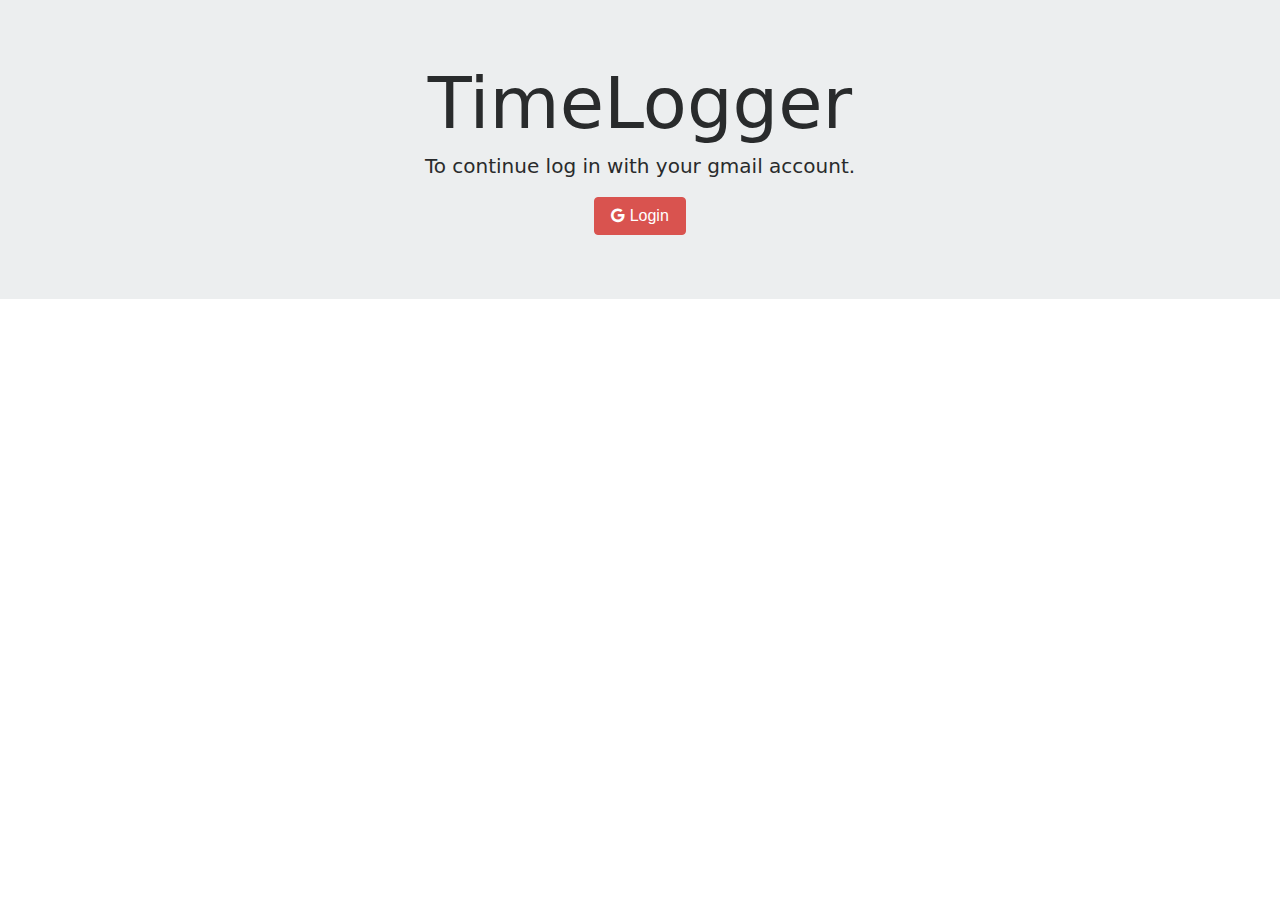
==== index.html @ 7b4a69d3 "dist subtree commit" ====
<!doctype html>
<html>
    <head>
        <meta charset="utf-8">
        <title>TimeLogger</title>
        <base href="/">

        <meta name="viewport" content="width=device-width, initial-scale=1">
        <link rel="icon" type="image/x-icon" href="favicon.ico">
    </head>
    <body>
        <app-root>Loading...</app-root>
    <script type="text/javascript" src="inline.bundle.js"></script><script type="text/javascript" src="polyfills.bundle.js"></script><script type="text/javascript" src="scripts.bundle.js"></script><script type="text/javascript" src="styles.bundle.js"></script><script type="text/javascript" src="vendor.bundle.js"></script><script type="text/javascript" src="main.bundle.js"></script></body>
</html>
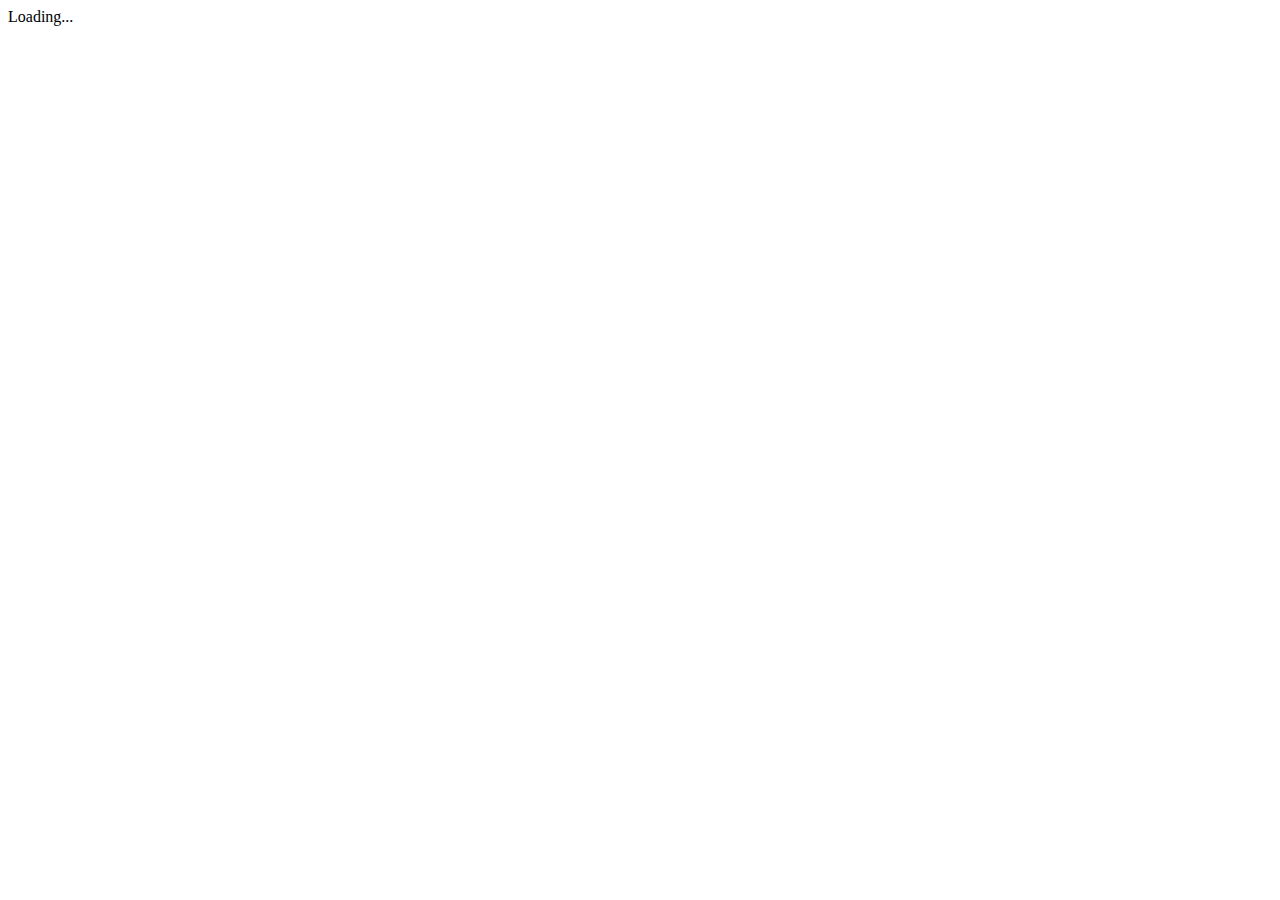
==== commit 82b6aab5: "dist subtree commit" ====
--- a/index.html
+++ b/index.html
@@ -3,7 +3,7 @@
     <head>
         <meta charset="utf-8">
         <title>TimeLogger</title>
-        <base href="/">
+        <base href="/time-logger/">
 
         <meta name="viewport" content="width=device-width, initial-scale=1">
         <link rel="icon" type="image/x-icon" href="favicon.ico">
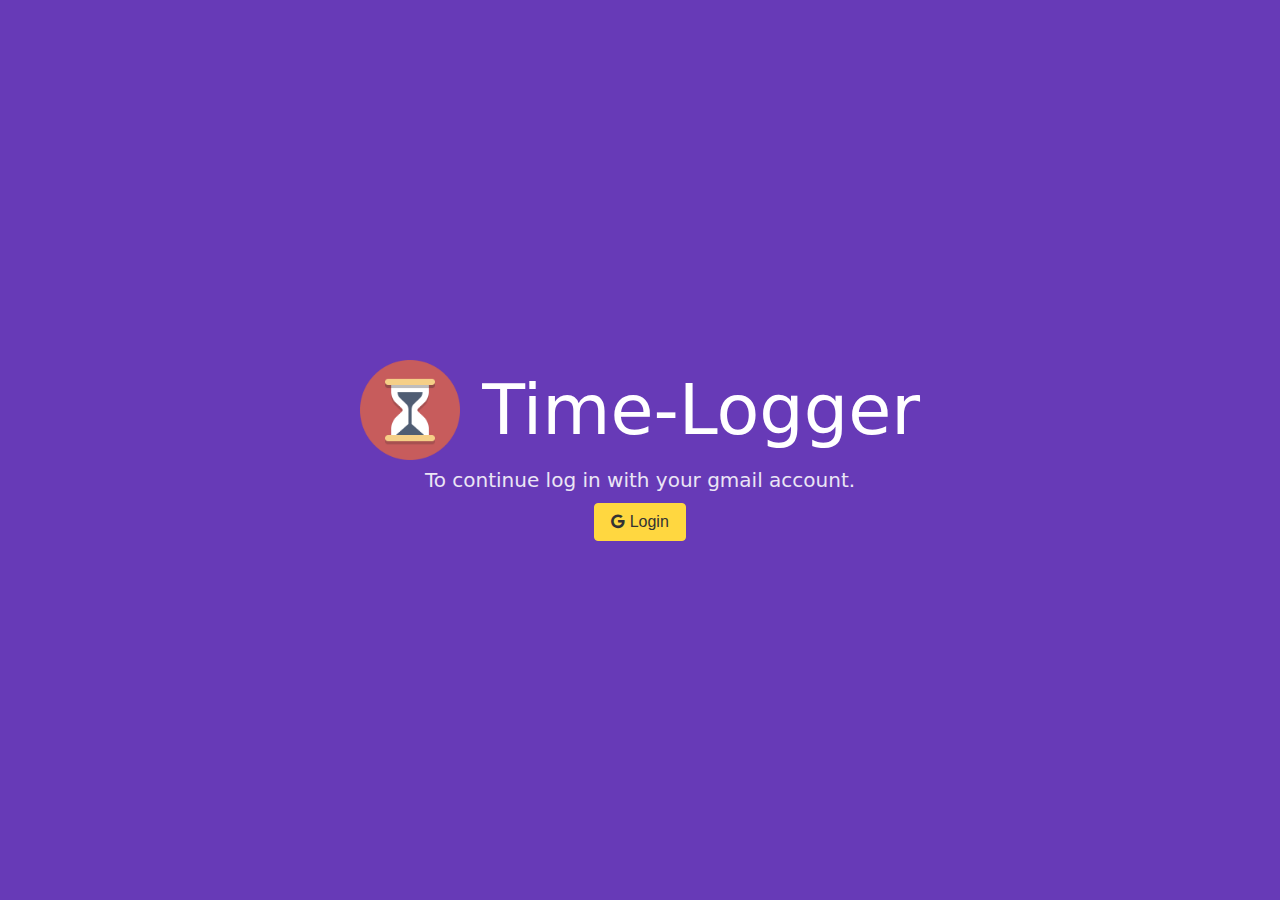
==== commit 6a0e250d: "dist subtree commit" ====
--- a/index.html
+++ b/index.html
@@ -1,14 +1 @@
-<!doctype html>
-<html>
-    <head>
-        <meta charset="utf-8">
-        <title>TimeLogger</title>
-        <base href="/time-logger/">
-
-        <meta name="viewport" content="width=device-width, initial-scale=1">
-        <link rel="icon" type="image/x-icon" href="favicon.ico">
-    </head>
-    <body>
-        <app-root>Loading...</app-root>
-    <script type="text/javascript" src="inline.bundle.js"></script><script type="text/javascript" src="polyfills.bundle.js"></script><script type="text/javascript" src="scripts.bundle.js"></script><script type="text/javascript" src="styles.bundle.js"></script><script type="text/javascript" src="vendor.bundle.js"></script><script type="text/javascript" src="main.bundle.js"></script></body>
-</html>
+<!doctype html><html><head><meta charset="utf-8"><title>TimeLogger</title><base href="/time-logger"><meta name="viewport" content="width=device-width,initial-scale=1"><link rel="apple-touch-icon" sizes="57x57" href="assets/favicon/apple-icon-57x57.png"><link rel="apple-touch-icon" sizes="60x60" href="assets/favicon/apple-icon-60x60.png"><link rel="apple-touch-icon" sizes="72x72" href="assets/favicon/apple-icon-72x72.png"><link rel="apple-touch-icon" sizes="76x76" href="assets/favicon/apple-icon-76x76.png"><link rel="apple-touch-icon" sizes="114x114" href="assets/favicon/apple-icon-114x114.png"><link rel="apple-touch-icon" sizes="120x120" href="assets/favicon/apple-icon-120x120.png"><link rel="apple-touch-icon" sizes="144x144" href="assets/favicon/apple-icon-144x144.png"><link rel="apple-touch-icon" sizes="152x152" href="assets/favicon/apple-icon-152x152.png"><link rel="apple-touch-icon" sizes="180x180" href="assets/favicon/apple-icon-180x180.png"><link rel="icon" type="image/png" sizes="192x192" href="assets/favicon/android-icon-192x192.png"><link rel="icon" type="image/png" sizes="32x32" href="assets/favicon/favicon-32x32.png"><link rel="icon" type="image/png" sizes="96x96" href="assets/favicon/favicon-96x96.png"><link rel="icon" type="image/png" sizes="16x16" href="assets/favicon/favicon-16x16.png"><link rel="manifest" href="assets/favicon/manifest.json"><meta name="msapplication-TileColor" content="#ffffff"><meta name="msapplication-TileImage" content="assets/favicon/ms-icon-144x144.png"><meta name="theme-color" content="#ffffff"><link href="styles.ca0a90cfc3ed4f2fc3f1.bundle.css" rel="stylesheet"/></head><body><app-root><div class="loading-container"><div class="loading-item"><i class="fa fa-spinner fa-pulse fa-3x fa-fw"></i></div></div></app-root><script type="text/javascript" src="inline.55cb15d786fd9af344bc.bundle.js"></script><script type="text/javascript" src="polyfills.574056ad92b56d22f7bb.bundle.js"></script><script type="text/javascript" src="scripts.bc9a9f40efac90d05c56.bundle.js"></script><script type="text/javascript" src="vendor.d9b2883a80f2088878c5.bundle.js"></script><script type="text/javascript" src="main.9cd733ae288b86e583d6.bundle.js"></script></body></html>--- a/styles.ca0a90cfc3ed4f2fc3f1.bundle.css
+++ b/styles.ca0a90cfc3ed4f2fc3f1.bundle.css
@@ -0,0 +1,9 @@
+a,abbr,acronym,address,applet,article,aside,audio,b,big,blockquote,body,canvas,caption,center,cite,code,dd,del,details,dfn,div,dl,dt,em,embed,fieldset,figcaption,figure,footer,form,h1,h2,h3,h4,h5,h6,header,hgroup,html,i,iframe,img,ins,kbd,label,legend,li,mark,menu,nav,object,ol,output,p,pre,q,ruby,s,samp,section,small,span,strike,strong,sub,summary,sup,table,tbody,td,tfoot,th,thead,time,tr,tt,u,ul,var,video{margin:0;padding:0;border:0;font-size:100%;font:inherit;vertical-align:baseline}article,aside,details,figcaption,figure,footer,header,hgroup,menu,nav,section{display:block}body{line-height:1}ol,ul{list-style:none}blockquote,q{quotes:none}blockquote:after,blockquote:before,q:after,q:before{content:"";content:none}table{border-collapse:collapse;border-spacing:0}/*!
+ * Bootstrap v4.0.0-alpha.6 (https://getbootstrap.com)
+ * Copyright 2011-2017 The Bootstrap Authors
+ * Copyright 2011-2017 Twitter, Inc.
+ * Licensed under MIT (https://github.com/twbs/bootstrap/blob/master/LICENSE)
+ *//*! normalize.css v5.0.0 | MIT License | github.com/necolas/normalize.css */html{font-family:sans-serif;line-height:1.15;-ms-text-size-adjust:100%;-webkit-text-size-adjust:100%}body{margin:0}article,aside,footer,header,nav,section{display:block}h1{font-size:2em;margin:.67em 0}figcaption,figure,main{display:block}figure{margin:1em 40px}hr{box-sizing:content-box;height:0;overflow:visible}pre{font-family:monospace,monospace;font-size:1em}a{background-color:transparent;-webkit-text-decoration-skip:objects}a:active,a:hover{outline-width:0}abbr[title]{border-bottom:none;text-decoration:underline;text-decoration:underline dotted}b,strong{font-weight:inherit;font-weight:bolder}code,kbd,samp{font-family:monospace,monospace;font-size:1em}dfn{font-style:italic}mark{background-color:#ff0;color:#000}small{font-size:80%}sub,sup{font-size:75%;line-height:0;position:relative;vertical-align:baseline}sub{bottom:-.25em}sup{top:-.5em}audio,video{display:inline-block}audio:not([controls]){display:none;height:0}img{border-style:none}svg:not(:root){overflow:hidden}button,input,optgroup,select,textarea{font-family:sans-serif;font-size:100%;line-height:1.15;margin:0}button,input{overflow:visible}button,select{text-transform:none}[type=reset],[type=submit],button,html [type=button]{-webkit-appearance:button}[type=button]::-moz-focus-inner,[type=reset]::-moz-focus-inner,[type=submit]::-moz-focus-inner,button::-moz-focus-inner{border-style:none;padding:0}[type=button]:-moz-focusring,[type=reset]:-moz-focusring,[type=submit]:-moz-focusring,button:-moz-focusring{outline:1px dotted ButtonText}fieldset{border:1px solid silver;margin:0 2px;padding:.35em .625em .75em}legend{box-sizing:border-box;color:inherit;display:table;max-width:100%;white-space:normal}progress{display:inline-block;vertical-align:baseline}textarea{overflow:auto}[type=checkbox],[type=radio]{box-sizing:border-box;padding:0}[type=number]::-webkit-inner-spin-button,[type=number]::-webkit-outer-spin-button{height:auto}[type=search]{-webkit-appearance:textfield;outline-offset:-2px}[type=search]::-webkit-search-cancel-button,[type=search]::-webkit-search-decoration{-webkit-appearance:none}::-webkit-file-upload-button{-webkit-appearance:button;font:inherit}details,menu{display:block}summary{display:list-item}canvas{display:inline-block}[hidden],template{display:none}@media print{*,:after,:before,blockquote:first-letter,blockquote:first-line,div:first-letter,div:first-line,li:first-letter,li:first-line,p:first-letter,p:first-line{text-shadow:none!important;box-shadow:none!important}a,a:visited{text-decoration:underline}abbr[title]:after{content:" (" attr(title) ")"}pre{white-space:pre-wrap!important}blockquote,pre{border:1px solid #999;page-break-inside:avoid}thead{display:table-header-group}img,tr{page-break-inside:avoid}h2,h3,p{orphans:3;widows:3}h2,h3{page-break-after:avoid}.navbar{display:none}.badge{border:1px solid #000}.table{border-collapse:collapse!important}.table td,.table th{background-color:#fff!important}.table-bordered td,.table-bordered th{border:1px solid #ddd!important}}html{box-sizing:border-box}*,:after,:before{box-sizing:inherit}@-ms-viewport{width:device-width}html{-ms-overflow-style:scrollbar;-webkit-tap-highlight-color:transparent}body{font-family:-apple-system,system-ui,BlinkMacSystemFont,Segoe UI,Roboto,Helvetica Neue,Arial,sans-serif;font-size:1rem;font-weight:400;line-height:1.5;color:#292b2c;background-color:#fff}[tabindex="-1"]:focus{outline:0!important}h1,h2,h3,h4,h5,h6{margin-top:0;margin-bottom:.5rem}p{margin-top:0;margin-bottom:1rem}abbr[data-original-title],abbr[title]{cursor:help}address{font-style:normal;line-height:inherit}address,dl,ol,ul{margin-bottom:1rem}dl,ol,ul{margin-top:0}ol ol,ol ul,ul ol,ul ul{margin-bottom:0}dt{font-weight:700}dd{margin-bottom:.5rem;margin-left:0}blockquote{margin:0 0 1rem}a{color:#0275d8;text-decoration:none}a:focus,a:hover{color:#014c8c;text-decoration:underline}a:not([href]):not([tabindex]),a:not([href]):not([tabindex]):focus,a:not([href]):not([tabindex]):hover{color:inherit;text-decoration:none}a:not([href]):not([tabindex]):focus{outline:0}pre{overflow:auto}figure{margin:0 0 1rem}img{vertical-align:middle}[role=button]{cursor:pointer}[role=button],a,area,button,input,label,select,summary,textarea{-ms-touch-action:manipulation;touch-action:manipulation}table{border-collapse:collapse;background-color:transparent}caption{padding-top:.75rem;padding-bottom:.75rem;color:#636c72;caption-side:bottom}caption,th{text-align:left}label{display:inline-block;margin-bottom:.5rem}button:focus{outline:1px dotted;outline:5px auto -webkit-focus-ring-color}button,input,select,textarea{line-height:inherit}input[type=checkbox]:disabled,input[type=radio]:disabled{cursor:not-allowed}input[type=date],input[type=datetime-local],input[type=month],input[type=time]{-webkit-appearance:listbox}textarea{resize:vertical}fieldset{min-width:0;padding:0;margin:0;border:0}legend{display:block;width:100%;padding:0;margin-bottom:.5rem;font-size:1.5rem;line-height:inherit}input[type=search]{-webkit-appearance:none}output{display:inline-block}[hidden]{display:none!important}.h1,.h2,.h3,.h4,.h5,.h6,h1,h2,h3,h4,h5,h6{margin-bottom:.5rem;font-family:inherit;font-weight:500;line-height:1.1;color:inherit}.h1,h1{font-size:2.5rem}.h2,h2{font-size:2rem}.h3,h3{font-size:1.75rem}.h4,h4{font-size:1.5rem}.h5,h5{font-size:1.25rem}.h6,h6{font-size:1rem}.lead{font-size:1.25rem;font-weight:300}.display-1{font-size:6rem}.display-1,.display-2{font-weight:300;line-height:1.1}.display-2{font-size:5.5rem}.display-3{font-size:4.5rem}.display-3,.display-4{font-weight:300;line-height:1.1}.display-4{font-size:3.5rem}hr{margin-top:1rem;margin-bottom:1rem;border:0;border-top:1px solid rgba(0,0,0,.1)}.small,small{font-size:80%;font-weight:400}.mark,mark{padding:.2em;background-color:#fcf8e3}.list-inline,.list-unstyled{padding-left:0;list-style:none}.list-inline-item{display:inline-block}.list-inline-item:not(:last-child){margin-right:5px}.initialism{font-size:90%;text-transform:uppercase}.blockquote{padding:.5rem 1rem;margin-bottom:1rem;font-size:1.25rem;border-left:.25rem solid #eceeef}.blockquote-footer{display:block;font-size:80%;color:#636c72}.blockquote-footer:before{content:"\2014   \A0"}.blockquote-reverse{padding-right:1rem;padding-left:0;text-align:right;border-right:.25rem solid #eceeef;border-left:0}.blockquote-reverse .blockquote-footer:before{content:""}.blockquote-reverse .blockquote-footer:after{content:"\A0   \2014"}.img-fluid,.img-thumbnail{max-width:100%;height:auto}.img-thumbnail{padding:.25rem;background-color:#fff;border:1px solid #ddd;border-radius:.25rem;transition:all .2s ease-in-out}.figure{display:inline-block}.figure-img{margin-bottom:.5rem;line-height:1}.figure-caption{font-size:90%;color:#636c72}code,kbd,pre,samp{font-family:Menlo,Monaco,Consolas,Liberation Mono,Courier New,monospace}code{padding:.2rem .4rem;font-size:90%;color:#bd4147;background-color:#f7f7f9;border-radius:.25rem}a>code{padding:0;color:inherit;background-color:inherit}kbd{padding:.2rem .4rem;font-size:90%;color:#fff;background-color:#292b2c;border-radius:.2rem}kbd kbd{padding:0;font-size:100%;font-weight:700}pre{display:block;margin-top:0;margin-bottom:1rem;font-size:90%;color:#292b2c}pre code{padding:0;font-size:inherit;color:inherit;background-color:transparent;border-radius:0}.pre-scrollable{max-height:340px;overflow-y:scroll}.container{position:relative;margin-left:auto;margin-right:auto;padding-right:15px;padding-left:15px}@media (min-width:576px){.container{padding-right:15px;padding-left:15px}}@media (min-width:768px){.container{padding-right:15px;padding-left:15px}}@media (min-width:992px){.container{padding-right:15px;padding-left:15px}}@media (min-width:1200px){.container{padding-right:15px;padding-left:15px}}@media (min-width:576px){.container{width:540px;max-width:100%}}@media (min-width:768px){.container{width:720px;max-width:100%}}@media (min-width:992px){.container{width:960px;max-width:100%}}@media (min-width:1200px){.container{width:1140px;max-width:100%}}.container-fluid{position:relative;margin-left:auto;margin-right:auto;padding-right:15px;padding-left:15px}@media (min-width:576px){.container-fluid{padding-right:15px;padding-left:15px}}@media (min-width:768px){.container-fluid{padding-right:15px;padding-left:15px}}@media (min-width:992px){.container-fluid{padding-right:15px;padding-left:15px}}@media (min-width:1200px){.container-fluid{padding-right:15px;padding-left:15px}}.row{display:-webkit-box;display:-ms-flexbox;display:flex;-ms-flex-wrap:wrap;flex-wrap:wrap;margin-right:-15px;margin-left:-15px}@media (min-width:576px){.row{margin-right:-15px;margin-left:-15px}}@media (min-width:768px){.row{margin-right:-15px;margin-left:-15px}}@media (min-width:992px){.row{margin-right:-15px;margin-left:-15px}}@media (min-width:1200px){.row{margin-right:-15px;margin-left:-15px}}.no-gutters{margin-right:0;margin-left:0}.no-gutters>.col,.no-gutters>[class*=col-]{padding-right:0;padding-left:0}.col,.col-1,.col-2,.col-3,.col-4,.col-5,.col-6,.col-7,.col-8,.col-9,.col-10,.col-11,.col-12,.col-lg,.col-lg-1,.col-lg-2,.col-lg-3,.col-lg-4,.col-lg-5,.col-lg-6,.col-lg-7,.col-lg-8,.col-lg-9,.col-lg-10,.col-lg-11,.col-lg-12,.col-md,.col-md-1,.col-md-2,.col-md-3,.col-md-4,.col-md-5,.col-md-6,.col-md-7,.col-md-8,.col-md-9,.col-md-10,.col-md-11,.col-md-12,.col-sm,.col-sm-1,.col-sm-2,.col-sm-3,.col-sm-4,.col-sm-5,.col-sm-6,.col-sm-7,.col-sm-8,.col-sm-9,.col-sm-10,.col-sm-11,.col-sm-12,.col-xl,.col-xl-1,.col-xl-2,.col-xl-3,.col-xl-4,.col-xl-5,.col-xl-6,.col-xl-7,.col-xl-8,.col-xl-9,.col-xl-10,.col-xl-11,.col-xl-12{position:relative;width:100%;min-height:1px;padding-right:15px;padding-left:15px}@media (min-width:576px){.col,.col-1,.col-2,.col-3,.col-4,.col-5,.col-6,.col-7,.col-8,.col-9,.col-10,.col-11,.col-12,.col-lg,.col-lg-1,.col-lg-2,.col-lg-3,.col-lg-4,.col-lg-5,.col-lg-6,.col-lg-7,.col-lg-8,.col-lg-9,.col-lg-10,.col-lg-11,.col-lg-12,.col-md,.col-md-1,.col-md-2,.col-md-3,.col-md-4,.col-md-5,.col-md-6,.col-md-7,.col-md-8,.col-md-9,.col-md-10,.col-md-11,.col-md-12,.col-sm,.col-sm-1,.col-sm-2,.col-sm-3,.col-sm-4,.col-sm-5,.col-sm-6,.col-sm-7,.col-sm-8,.col-sm-9,.col-sm-10,.col-sm-11,.col-sm-12,.col-xl,.col-xl-1,.col-xl-2,.col-xl-3,.col-xl-4,.col-xl-5,.col-xl-6,.col-xl-7,.col-xl-8,.col-xl-9,.col-xl-10,.col-xl-11,.col-xl-12{padding-right:15px;padding-left:15px}}@media (min-width:768px){.col,.col-1,.col-2,.col-3,.col-4,.col-5,.col-6,.col-7,.col-8,.col-9,.col-10,.col-11,.col-12,.col-lg,.col-lg-1,.col-lg-2,.col-lg-3,.col-lg-4,.col-lg-5,.col-lg-6,.col-lg-7,.col-lg-8,.col-lg-9,.col-lg-10,.col-lg-11,.col-lg-12,.col-md,.col-md-1,.col-md-2,.col-md-3,.col-md-4,.col-md-5,.col-md-6,.col-md-7,.col-md-8,.col-md-9,.col-md-10,.col-md-11,.col-md-12,.col-sm,.col-sm-1,.col-sm-2,.col-sm-3,.col-sm-4,.col-sm-5,.col-sm-6,.col-sm-7,.col-sm-8,.col-sm-9,.col-sm-10,.col-sm-11,.col-sm-12,.col-xl,.col-xl-1,.col-xl-2,.col-xl-3,.col-xl-4,.col-xl-5,.col-xl-6,.col-xl-7,.col-xl-8,.col-xl-9,.col-xl-10,.col-xl-11,.col-xl-12{padding-right:15px;padding-left:15px}}@media (min-width:992px){.col,.col-1,.col-2,.col-3,.col-4,.col-5,.col-6,.col-7,.col-8,.col-9,.col-10,.col-11,.col-12,.col-lg,.col-lg-1,.col-lg-2,.col-lg-3,.col-lg-4,.col-lg-5,.col-lg-6,.col-lg-7,.col-lg-8,.col-lg-9,.col-lg-10,.col-lg-11,.col-lg-12,.col-md,.col-md-1,.col-md-2,.col-md-3,.col-md-4,.col-md-5,.col-md-6,.col-md-7,.col-md-8,.col-md-9,.col-md-10,.col-md-11,.col-md-12,.col-sm,.col-sm-1,.col-sm-2,.col-sm-3,.col-sm-4,.col-sm-5,.col-sm-6,.col-sm-7,.col-sm-8,.col-sm-9,.col-sm-10,.col-sm-11,.col-sm-12,.col-xl,.col-xl-1,.col-xl-2,.col-xl-3,.col-xl-4,.col-xl-5,.col-xl-6,.col-xl-7,.col-xl-8,.col-xl-9,.col-xl-10,.col-xl-11,.col-xl-12{padding-right:15px;padding-left:15px}}@media (min-width:1200px){.col,.col-1,.col-2,.col-3,.col-4,.col-5,.col-6,.col-7,.col-8,.col-9,.col-10,.col-11,.col-12,.col-lg,.col-lg-1,.col-lg-2,.col-lg-3,.col-lg-4,.col-lg-5,.col-lg-6,.col-lg-7,.col-lg-8,.col-lg-9,.col-lg-10,.col-lg-11,.col-lg-12,.col-md,.col-md-1,.col-md-2,.col-md-3,.col-md-4,.col-md-5,.col-md-6,.col-md-7,.col-md-8,.col-md-9,.col-md-10,.col-md-11,.col-md-12,.col-sm,.col-sm-1,.col-sm-2,.col-sm-3,.col-sm-4,.col-sm-5,.col-sm-6,.col-sm-7,.col-sm-8,.col-sm-9,.col-sm-10,.col-sm-11,.col-sm-12,.col-xl,.col-xl-1,.col-xl-2,.col-xl-3,.col-xl-4,.col-xl-5,.col-xl-6,.col-xl-7,.col-xl-8,.col-xl-9,.col-xl-10,.col-xl-11,.col-xl-12{padding-right:15px;padding-left:15px}}.col{-ms-flex-preferred-size:0;flex-basis:0;-webkit-box-flex:1;-ms-flex-positive:1;flex-grow:1;max-width:100%}.col-auto{-ms-flex:0 0 auto;flex:0 0 auto;width:auto}.col-1,.col-auto{-webkit-box-flex:0}.col-1{-ms-flex:0 0 8.333333%;flex:0 0 8.333333%;max-width:8.333333%}.col-2{-ms-flex:0 0 16.666667%;flex:0 0 16.666667%;max-width:16.666667%}.col-2,.col-3{-webkit-box-flex:0}.col-3{-ms-flex:0 0 25%;flex:0 0 25%;max-width:25%}.col-4{-ms-flex:0 0 33.333333%;flex:0 0 33.333333%;max-width:33.333333%}.col-4,.col-5{-webkit-box-flex:0}.col-5{-ms-flex:0 0 41.666667%;flex:0 0 41.666667%;max-width:41.666667%}.col-6{-ms-flex:0 0 50%;flex:0 0 50%;max-width:50%}.col-6,.col-7{-webkit-box-flex:0}.col-7{-ms-flex:0 0 58.333333%;flex:0 0 58.333333%;max-width:58.333333%}.col-8{-ms-flex:0 0 66.666667%;flex:0 0 66.666667%;max-width:66.666667%}.col-8,.col-9{-webkit-box-flex:0}.col-9{-ms-flex:0 0 75%;flex:0 0 75%;max-width:75%}.col-10{-ms-flex:0 0 83.333333%;flex:0 0 83.333333%;max-width:83.333333%}.col-10,.col-11{-webkit-box-flex:0}.col-11{-ms-flex:0 0 91.666667%;flex:0 0 91.666667%;max-width:91.666667%}.col-12{-webkit-box-flex:0;-ms-flex:0 0 100%;flex:0 0 100%;max-width:100%}.pull-0{right:auto}.pull-1{right:8.333333%}.pull-2{right:16.666667%}.pull-3{right:25%}.pull-4{right:33.333333%}.pull-5{right:41.666667%}.pull-6{right:50%}.pull-7{right:58.333333%}.pull-8{right:66.666667%}.pull-9{right:75%}.pull-10{right:83.333333%}.pull-11{right:91.666667%}.pull-12{right:100%}.push-0{left:auto}.push-1{left:8.333333%}.push-2{left:16.666667%}.push-3{left:25%}.push-4{left:33.333333%}.push-5{left:41.666667%}.push-6{left:50%}.push-7{left:58.333333%}.push-8{left:66.666667%}.push-9{left:75%}.push-10{left:83.333333%}.push-11{left:91.666667%}.push-12{left:100%}.offset-1{margin-left:8.333333%}.offset-2{margin-left:16.666667%}.offset-3{margin-left:25%}.offset-4{margin-left:33.333333%}.offset-5{margin-left:41.666667%}.offset-6{margin-left:50%}.offset-7{margin-left:58.333333%}.offset-8{margin-left:66.666667%}.offset-9{margin-left:75%}.offset-10{margin-left:83.333333%}.offset-11{margin-left:91.666667%}@media (min-width:576px){.col-sm{-ms-flex-preferred-size:0;flex-basis:0;-webkit-box-flex:1;-ms-flex-positive:1;flex-grow:1;max-width:100%}.col-sm-auto{-webkit-box-flex:0;-ms-flex:0 0 auto;flex:0 0 auto;width:auto}.col-sm-1{-webkit-box-flex:0;-ms-flex:0 0 8.333333%;flex:0 0 8.333333%;max-width:8.333333%}.col-sm-2{-webkit-box-flex:0;-ms-flex:0 0 16.666667%;flex:0 0 16.666667%;max-width:16.666667%}.col-sm-3{-webkit-box-flex:0;-ms-flex:0 0 25%;flex:0 0 25%;max-width:25%}.col-sm-4{-webkit-box-flex:0;-ms-flex:0 0 33.333333%;flex:0 0 33.333333%;max-width:33.333333%}.col-sm-5{-webkit-box-flex:0;-ms-flex:0 0 41.666667%;flex:0 0 41.666667%;max-width:41.666667%}.col-sm-6{-webkit-box-flex:0;-ms-flex:0 0 50%;flex:0 0 50%;max-width:50%}.col-sm-7{-webkit-box-flex:0;-ms-flex:0 0 58.333333%;flex:0 0 58.333333%;max-width:58.333333%}.col-sm-8{-webkit-box-flex:0;-ms-flex:0 0 66.666667%;flex:0 0 66.666667%;max-width:66.666667%}.col-sm-9{-webkit-box-flex:0;-ms-flex:0 0 75%;flex:0 0 75%;max-width:75%}.col-sm-10{-webkit-box-flex:0;-ms-flex:0 0 83.333333%;flex:0 0 83.333333%;max-width:83.333333%}.col-sm-11{-webkit-box-flex:0;-ms-flex:0 0 91.666667%;flex:0 0 91.666667%;max-width:91.666667%}.col-sm-12{-webkit-box-flex:0;-ms-flex:0 0 100%;flex:0 0 100%;max-width:100%}.pull-sm-0{right:auto}.pull-sm-1{right:8.333333%}.pull-sm-2{right:16.666667%}.pull-sm-3{right:25%}.pull-sm-4{right:33.333333%}.pull-sm-5{right:41.666667%}.pull-sm-6{right:50%}.pull-sm-7{right:58.333333%}.pull-sm-8{right:66.666667%}.pull-sm-9{right:75%}.pull-sm-10{right:83.333333%}.pull-sm-11{right:91.666667%}.pull-sm-12{right:100%}.push-sm-0{left:auto}.push-sm-1{left:8.333333%}.push-sm-2{left:16.666667%}.push-sm-3{left:25%}.push-sm-4{left:33.333333%}.push-sm-5{left:41.666667%}.push-sm-6{left:50%}.push-sm-7{left:58.333333%}.push-sm-8{left:66.666667%}.push-sm-9{left:75%}.push-sm-10{left:83.333333%}.push-sm-11{left:91.666667%}.push-sm-12{left:100%}.offset-sm-0{margin-left:0}.offset-sm-1{margin-left:8.333333%}.offset-sm-2{margin-left:16.666667%}.offset-sm-3{margin-left:25%}.offset-sm-4{margin-left:33.333333%}.offset-sm-5{margin-left:41.666667%}.offset-sm-6{margin-left:50%}.offset-sm-7{margin-left:58.333333%}.offset-sm-8{margin-left:66.666667%}.offset-sm-9{margin-left:75%}.offset-sm-10{margin-left:83.333333%}.offset-sm-11{margin-left:91.666667%}}@media (min-width:768px){.col-md{-ms-flex-preferred-size:0;flex-basis:0;-webkit-box-flex:1;-ms-flex-positive:1;flex-grow:1;max-width:100%}.col-md-auto{-webkit-box-flex:0;-ms-flex:0 0 auto;flex:0 0 auto;width:auto}.col-md-1{-webkit-box-flex:0;-ms-flex:0 0 8.333333%;flex:0 0 8.333333%;max-width:8.333333%}.col-md-2{-webkit-box-flex:0;-ms-flex:0 0 16.666667%;flex:0 0 16.666667%;max-width:16.666667%}.col-md-3{-webkit-box-flex:0;-ms-flex:0 0 25%;flex:0 0 25%;max-width:25%}.col-md-4{-webkit-box-flex:0;-ms-flex:0 0 33.333333%;flex:0 0 33.333333%;max-width:33.333333%}.col-md-5{-webkit-box-flex:0;-ms-flex:0 0 41.666667%;flex:0 0 41.666667%;max-width:41.666667%}.col-md-6{-webkit-box-flex:0;-ms-flex:0 0 50%;flex:0 0 50%;max-width:50%}.col-md-7{-webkit-box-flex:0;-ms-flex:0 0 58.333333%;flex:0 0 58.333333%;max-width:58.333333%}.col-md-8{-webkit-box-flex:0;-ms-flex:0 0 66.666667%;flex:0 0 66.666667%;max-width:66.666667%}.col-md-9{-webkit-box-flex:0;-ms-flex:0 0 75%;flex:0 0 75%;max-width:75%}.col-md-10{-webkit-box-flex:0;-ms-flex:0 0 83.333333%;flex:0 0 83.333333%;max-width:83.333333%}.col-md-11{-webkit-box-flex:0;-ms-flex:0 0 91.666667%;flex:0 0 91.666667%;max-width:91.666667%}.col-md-12{-webkit-box-flex:0;-ms-flex:0 0 100%;flex:0 0 100%;max-width:100%}.pull-md-0{right:auto}.pull-md-1{right:8.333333%}.pull-md-2{right:16.666667%}.pull-md-3{right:25%}.pull-md-4{right:33.333333%}.pull-md-5{right:41.666667%}.pull-md-6{right:50%}.pull-md-7{right:58.333333%}.pull-md-8{right:66.666667%}.pull-md-9{right:75%}.pull-md-10{right:83.333333%}.pull-md-11{right:91.666667%}.pull-md-12{right:100%}.push-md-0{left:auto}.push-md-1{left:8.333333%}.push-md-2{left:16.666667%}.push-md-3{left:25%}.push-md-4{left:33.333333%}.push-md-5{left:41.666667%}.push-md-6{left:50%}.push-md-7{left:58.333333%}.push-md-8{left:66.666667%}.push-md-9{left:75%}.push-md-10{left:83.333333%}.push-md-11{left:91.666667%}.push-md-12{left:100%}.offset-md-0{margin-left:0}.offset-md-1{margin-left:8.333333%}.offset-md-2{margin-left:16.666667%}.offset-md-3{margin-left:25%}.offset-md-4{margin-left:33.333333%}.offset-md-5{margin-left:41.666667%}.offset-md-6{margin-left:50%}.offset-md-7{margin-left:58.333333%}.offset-md-8{margin-left:66.666667%}.offset-md-9{margin-left:75%}.offset-md-10{margin-left:83.333333%}.offset-md-11{margin-left:91.666667%}}@media (min-width:992px){.col-lg{-ms-flex-preferred-size:0;flex-basis:0;-webkit-box-flex:1;-ms-flex-positive:1;flex-grow:1;max-width:100%}.col-lg-auto{-webkit-box-flex:0;-ms-flex:0 0 auto;flex:0 0 auto;width:auto}.col-lg-1{-webkit-box-flex:0;-ms-flex:0 0 8.333333%;flex:0 0 8.333333%;max-width:8.333333%}.col-lg-2{-webkit-box-flex:0;-ms-flex:0 0 16.666667%;flex:0 0 16.666667%;max-width:16.666667%}.col-lg-3{-webkit-box-flex:0;-ms-flex:0 0 25%;flex:0 0 25%;max-width:25%}.col-lg-4{-webkit-box-flex:0;-ms-flex:0 0 33.333333%;flex:0 0 33.333333%;max-width:33.333333%}.col-lg-5{-webkit-box-flex:0;-ms-flex:0 0 41.666667%;flex:0 0 41.666667%;max-width:41.666667%}.col-lg-6{-webkit-box-flex:0;-ms-flex:0 0 50%;flex:0 0 50%;max-width:50%}.col-lg-7{-webkit-box-flex:0;-ms-flex:0 0 58.333333%;flex:0 0 58.333333%;max-width:58.333333%}.col-lg-8{-webkit-box-flex:0;-ms-flex:0 0 66.666667%;flex:0 0 66.666667%;max-width:66.666667%}.col-lg-9{-webkit-box-flex:0;-ms-flex:0 0 75%;flex:0 0 75%;max-width:75%}.col-lg-10{-webkit-box-flex:0;-ms-flex:0 0 83.333333%;flex:0 0 83.333333%;max-width:83.333333%}.col-lg-11{-webkit-box-flex:0;-ms-flex:0 0 91.666667%;flex:0 0 91.666667%;max-width:91.666667%}.col-lg-12{-webkit-box-flex:0;-ms-flex:0 0 100%;flex:0 0 100%;max-width:100%}.pull-lg-0{right:auto}.pull-lg-1{right:8.333333%}.pull-lg-2{right:16.666667%}.pull-lg-3{right:25%}.pull-lg-4{right:33.333333%}.pull-lg-5{right:41.666667%}.pull-lg-6{right:50%}.pull-lg-7{right:58.333333%}.pull-lg-8{right:66.666667%}.pull-lg-9{right:75%}.pull-lg-10{right:83.333333%}.pull-lg-11{right:91.666667%}.pull-lg-12{right:100%}.push-lg-0{left:auto}.push-lg-1{left:8.333333%}.push-lg-2{left:16.666667%}.push-lg-3{left:25%}.push-lg-4{left:33.333333%}.push-lg-5{left:41.666667%}.push-lg-6{left:50%}.push-lg-7{left:58.333333%}.push-lg-8{left:66.666667%}.push-lg-9{left:75%}.push-lg-10{left:83.333333%}.push-lg-11{left:91.666667%}.push-lg-12{left:100%}.offset-lg-0{margin-left:0}.offset-lg-1{margin-left:8.333333%}.offset-lg-2{margin-left:16.666667%}.offset-lg-3{margin-left:25%}.offset-lg-4{margin-left:33.333333%}.offset-lg-5{margin-left:41.666667%}.offset-lg-6{margin-left:50%}.offset-lg-7{margin-left:58.333333%}.offset-lg-8{margin-left:66.666667%}.offset-lg-9{margin-left:75%}.offset-lg-10{margin-left:83.333333%}.offset-lg-11{margin-left:91.666667%}}@media (min-width:1200px){.col-xl{-ms-flex-preferred-size:0;flex-basis:0;-webkit-box-flex:1;-ms-flex-positive:1;flex-grow:1;max-width:100%}.col-xl-auto{-webkit-box-flex:0;-ms-flex:0 0 auto;flex:0 0 auto;width:auto}.col-xl-1{-webkit-box-flex:0;-ms-flex:0 0 8.333333%;flex:0 0 8.333333%;max-width:8.333333%}.col-xl-2{-webkit-box-flex:0;-ms-flex:0 0 16.666667%;flex:0 0 16.666667%;max-width:16.666667%}.col-xl-3{-webkit-box-flex:0;-ms-flex:0 0 25%;flex:0 0 25%;max-width:25%}.col-xl-4{-webkit-box-flex:0;-ms-flex:0 0 33.333333%;flex:0 0 33.333333%;max-width:33.333333%}.col-xl-5{-webkit-box-flex:0;-ms-flex:0 0 41.666667%;flex:0 0 41.666667%;max-width:41.666667%}.col-xl-6{-webkit-box-flex:0;-ms-flex:0 0 50%;flex:0 0 50%;max-width:50%}.col-xl-7{-webkit-box-flex:0;-ms-flex:0 0 58.333333%;flex:0 0 58.333333%;max-width:58.333333%}.col-xl-8{-webkit-box-flex:0;-ms-flex:0 0 66.666667%;flex:0 0 66.666667%;max-width:66.666667%}.col-xl-9{-webkit-box-flex:0;-ms-flex:0 0 75%;flex:0 0 75%;max-width:75%}.col-xl-10{-webkit-box-flex:0;-ms-flex:0 0 83.333333%;flex:0 0 83.333333%;max-width:83.333333%}.col-xl-11{-webkit-box-flex:0;-ms-flex:0 0 91.666667%;flex:0 0 91.666667%;max-width:91.666667%}.col-xl-12{-webkit-box-flex:0;-ms-flex:0 0 100%;flex:0 0 100%;max-width:100%}.pull-xl-0{right:auto}.pull-xl-1{right:8.333333%}.pull-xl-2{right:16.666667%}.pull-xl-3{right:25%}.pull-xl-4{right:33.333333%}.pull-xl-5{right:41.666667%}.pull-xl-6{right:50%}.pull-xl-7{right:58.333333%}.pull-xl-8{right:66.666667%}.pull-xl-9{right:75%}.pull-xl-10{right:83.333333%}.pull-xl-11{right:91.666667%}.pull-xl-12{right:100%}.push-xl-0{left:auto}.push-xl-1{left:8.333333%}.push-xl-2{left:16.666667%}.push-xl-3{left:25%}.push-xl-4{left:33.333333%}.push-xl-5{left:41.666667%}.push-xl-6{left:50%}.push-xl-7{left:58.333333%}.push-xl-8{left:66.666667%}.push-xl-9{left:75%}.push-xl-10{left:83.333333%}.push-xl-11{left:91.666667%}.push-xl-12{left:100%}.offset-xl-0{margin-left:0}.offset-xl-1{margin-left:8.333333%}.offset-xl-2{margin-left:16.666667%}.offset-xl-3{margin-left:25%}.offset-xl-4{margin-left:33.333333%}.offset-xl-5{margin-left:41.666667%}.offset-xl-6{margin-left:50%}.offset-xl-7{margin-left:58.333333%}.offset-xl-8{margin-left:66.666667%}.offset-xl-9{margin-left:75%}.offset-xl-10{margin-left:83.333333%}.offset-xl-11{margin-left:91.666667%}}.table{width:100%;max-width:100%;margin-bottom:1rem}.table td,.table th{padding:.75rem;vertical-align:top;border-top:1px solid #eceeef}.table thead th{vertical-align:bottom;border-bottom:2px solid #eceeef}.table tbody+tbody{border-top:2px solid #eceeef}.table .table{background-color:#fff}.table-sm td,.table-sm th{padding:.3rem}.table-bordered,.table-bordered td,.table-bordered th{border:1px solid #eceeef}.table-bordered thead td,.table-bordered thead th{border-bottom-width:2px}.table-striped tbody tr:nth-of-type(odd){background-color:rgba(0,0,0,.05)}.table-active,.table-active>td,.table-active>th,.table-hover .table-active:hover,.table-hover .table-active:hover>td,.table-hover .table-active:hover>th,.table-hover tbody tr:hover{background-color:rgba(0,0,0,.075)}.table-success,.table-success>td,.table-success>th{background-color:#dff0d8}.table-hover .table-success:hover,.table-hover .table-success:hover>td,.table-hover .table-success:hover>th{background-color:#d0e9c6}.table-info,.table-info>td,.table-info>th{background-color:#d9edf7}.table-hover .table-info:hover,.table-hover .table-info:hover>td,.table-hover .table-info:hover>th{background-color:#c4e3f3}.table-warning,.table-warning>td,.table-warning>th{background-color:#fcf8e3}.table-hover .table-warning:hover,.table-hover .table-warning:hover>td,.table-hover .table-warning:hover>th{background-color:#faf2cc}.table-danger,.table-danger>td,.table-danger>th{background-color:#f2dede}.table-hover .table-danger:hover,.table-hover .table-danger:hover>td,.table-hover .table-danger:hover>th{background-color:#ebcccc}.thead-inverse th{color:#fff;background-color:#292b2c}.thead-default th{color:#464a4c;background-color:#eceeef}.table-inverse{color:#fff;background-color:#292b2c}.table-inverse td,.table-inverse th,.table-inverse thead th{border-color:#fff}.table-inverse.table-bordered{border:0}.table-responsive{display:block;width:100%;overflow-x:auto;-ms-overflow-style:-ms-autohiding-scrollbar}.table-responsive.table-bordered{border:0}.form-control{display:block;width:100%;padding:.5rem .75rem;font-size:1rem;line-height:1.25;color:#464a4c;background-color:#fff;background-image:none;background-clip:padding-box;border:1px solid rgba(0,0,0,.15);border-radius:.25rem;transition:border-color .15s ease-in-out,box-shadow .15s ease-in-out}.form-control::-ms-expand{background-color:transparent;border:0}.form-control:focus{color:#464a4c;background-color:#fff;border-color:#5cb3fd;outline:0}.form-control::-webkit-input-placeholder{color:#636c72;opacity:1}.form-control:-ms-input-placeholder{color:#636c72;opacity:1}.form-control::placeholder{color:#636c72;opacity:1}.form-control:disabled,.form-control[readonly]{background-color:#eceeef;opacity:1}.form-control:disabled{cursor:not-allowed}select.form-control:not([size]):not([multiple]){height:calc(2.25rem + 2px)}select.form-control:focus::-ms-value{color:#464a4c;background-color:#fff}.form-control-file,.form-control-range{display:block}.col-form-label{padding-top:calc(.5rem - 1px * 2);padding-bottom:calc(.5rem - 1px * 2);margin-bottom:0}.col-form-label-lg{padding-top:calc(.75rem - 1px * 2);padding-bottom:calc(.75rem - 1px * 2);font-size:1.25rem}.col-form-label-sm{padding-top:calc(.25rem - 1px * 2);padding-bottom:calc(.25rem - 1px * 2);font-size:.875rem}.col-form-legend{font-size:1rem}.col-form-legend,.form-control-static{padding-top:.5rem;padding-bottom:.5rem;margin-bottom:0}.form-control-static{line-height:1.25;border:solid transparent;border-width:1px 0}.form-control-static.form-control-lg,.form-control-static.form-control-sm,.input-group-lg>.form-control-static.form-control,.input-group-lg>.form-control-static.input-group-addon,.input-group-lg>.input-group-btn>.form-control-static.btn,.input-group-sm>.form-control-static.form-control,.input-group-sm>.form-control-static.input-group-addon,.input-group-sm>.input-group-btn>.form-control-static.btn{padding-right:0;padding-left:0}.form-control-sm,.input-group-sm>.form-control,.input-group-sm>.input-group-addon,.input-group-sm>.input-group-btn>.btn{padding:.25rem .5rem;font-size:.875rem;border-radius:.2rem}.input-group-sm>.input-group-btn>select.btn:not([size]):not([multiple]),.input-group-sm>select.form-control:not([size]):not([multiple]),.input-group-sm>select.input-group-addon:not([size]):not([multiple]),select.form-control-sm:not([size]):not([multiple]){height:1.8125rem}.form-control-lg,.input-group-lg>.form-control,.input-group-lg>.input-group-addon,.input-group-lg>.input-group-btn>.btn{padding:.75rem 1.5rem;font-size:1.25rem;border-radius:.3rem}.input-group-lg>.input-group-btn>select.btn:not([size]):not([multiple]),.input-group-lg>select.form-control:not([size]):not([multiple]),.input-group-lg>select.input-group-addon:not([size]):not([multiple]),select.form-control-lg:not([size]):not([multiple]){height:3.166667rem}.form-group{margin-bottom:1rem}.form-text{display:block;margin-top:.25rem}.form-check{position:relative;display:block;margin-bottom:.5rem}.form-check.disabled .form-check-label{color:#636c72;cursor:not-allowed}.form-check-label{padding-left:1.25rem;margin-bottom:0;cursor:pointer}.form-check-input{position:absolute;margin-top:.25rem;margin-left:-1.25rem}.form-check-input:only-child{position:static}.form-check-inline{display:inline-block}.form-check-inline .form-check-label{vertical-align:middle}.form-check-inline+.form-check-inline{margin-left:.75rem}.form-control-feedback{margin-top:.25rem}.form-control-danger,.form-control-success,.form-control-warning{padding-right:2.25rem;background-repeat:no-repeat;background-position:center right .5625rem;background-size:1.125rem 1.125rem}.has-success .col-form-label,.has-success .custom-control,.has-success .form-check-label,.has-success .form-control-feedback,.has-success .form-control-label{color:#5cb85c}.has-success .form-control{border-color:#5cb85c}.has-success .input-group-addon{color:#5cb85c;border-color:#5cb85c;background-color:#eaf6ea}.has-success .form-control-success{background-image:url("data:image/svg+xml;charset=utf8,%3Csvg xmlns='http://www.w3.org/2000/svg' viewBox='0 0 8 8'%3E%3Cpath fill='%235cb85c' d='M2.3 6.73L.6 4.53c-.4-1.04.46-1.4 1.1-.8l1.1 1.4 3.4-3.8c.6-.63 1.6-.27 1.2.7l-4 4.6c-.43.5-.8.4-1.1.1z'/%3E%3C/svg%3E")}.has-warning .col-form-label,.has-warning .custom-control,.has-warning .form-check-label,.has-warning .form-control-feedback,.has-warning .form-control-label{color:#f0ad4e}.has-warning .form-control{border-color:#f0ad4e}.has-warning .input-group-addon{color:#f0ad4e;border-color:#f0ad4e;background-color:#fff}.has-warning .form-control-warning{background-image:url("data:image/svg+xml;charset=utf8,%3Csvg xmlns='http://www.w3.org/2000/svg' viewBox='0 0 8 8'%3E%3Cpath fill='%23f0ad4e' d='M4.4 5.324h-.8v-2.46h.8zm0 1.42h-.8V5.89h.8zM3.76.63L.04 7.075c-.115.2.016.425.26.426h7.397c.242 0 .372-.226.258-.426C6.726 4.924 5.47 2.79 4.253.63c-.113-.174-.39-.174-.494 0z'/%3E%3C/svg%3E")}.has-danger .col-form-label,.has-danger .custom-control,.has-danger .form-check-label,.has-danger .form-control-feedback,.has-danger .form-control-label{color:#d9534f}.has-danger .form-control{border-color:#d9534f}.has-danger .input-group-addon{color:#d9534f;border-color:#d9534f;background-color:#fdf7f7}.has-danger .form-control-danger{background-image:url("data:image/svg+xml;charset=utf8,%3Csvg xmlns='http://www.w3.org/2000/svg' fill='%23d9534f' viewBox='-2 -2 7 7'%3E%3Cpath stroke='%23d9534f' d='M0 0l3 3m0-3L0 3'/%3E%3Ccircle r='.5'/%3E%3Ccircle cx='3' r='.5'/%3E%3Ccircle cy='3' r='.5'/%3E%3Ccircle cx='3' cy='3' r='.5'/%3E%3C/svg%3E")}.form-inline{display:-webkit-box;display:-ms-flexbox;display:flex;-ms-flex-flow:row wrap;-webkit-box-orient:horizontal;-webkit-box-direction:normal;flex-flow:row wrap;-webkit-box-align:center;-ms-flex-align:center;align-items:center}.form-inline .form-check{width:100%}@media (min-width:576px){.form-inline label{-ms-flex-align:center;-webkit-box-pack:center;-ms-flex-pack:center;justify-content:center}.form-inline .form-group,.form-inline label{display:-webkit-box;display:-ms-flexbox;display:flex;-webkit-box-align:center;align-items:center;margin-bottom:0}.form-inline .form-group{-webkit-box-flex:0;-ms-flex:0 0 auto;flex:0 0 auto;-ms-flex-flow:row wrap;-webkit-box-orient:horizontal;-webkit-box-direction:normal;flex-flow:row wrap;-ms-flex-align:center}.form-inline .form-control{display:inline-block;width:auto;vertical-align:middle}.form-inline .form-control-static{display:inline-block}.form-inline .input-group{width:auto}.form-inline .form-control-label{margin-bottom:0;vertical-align:middle}.form-inline .form-check{display:-webkit-box;display:-ms-flexbox;display:flex;-webkit-box-align:center;-ms-flex-align:center;align-items:center;-webkit-box-pack:center;-ms-flex-pack:center;justify-content:center;width:auto;margin-top:0;margin-bottom:0}.form-inline .form-check-label{padding-left:0}.form-inline .form-check-input{position:relative;margin-top:0;margin-right:.25rem;margin-left:0}.form-inline .custom-control{display:-webkit-box;display:-ms-flexbox;display:flex;-webkit-box-align:center;-ms-flex-align:center;align-items:center;-webkit-box-pack:center;-ms-flex-pack:center;justify-content:center;padding-left:0}.form-inline .custom-control-indicator{position:static;display:inline-block;margin-right:.25rem;vertical-align:text-bottom}.form-inline .has-feedback .form-control-feedback{top:0}}.btn{display:inline-block;font-weight:400;line-height:1.25;text-align:center;white-space:nowrap;vertical-align:middle;-webkit-user-select:none;-moz-user-select:none;-ms-user-select:none;user-select:none;border:1px solid transparent;padding:.5rem 1rem;font-size:1rem;border-radius:.25rem;transition:all .2s ease-in-out}.btn:focus,.btn:hover{text-decoration:none}.btn.focus,.btn:focus{outline:0;box-shadow:0 0 0 2px rgba(2,117,216,.25)}.btn.disabled,.btn:disabled{cursor:not-allowed;opacity:.65}.btn.active,.btn:active{background-image:none}a.btn.disabled,fieldset[disabled] a.btn{pointer-events:none}.btn-primary{color:#fff;background-color:#0275d8;border-color:#0275d8}.btn-primary:hover{color:#fff;background-color:#025aa5;border-color:#01549b}.btn-primary.focus,.btn-primary:focus{box-shadow:0 0 0 2px rgba(2,117,216,.5)}.btn-primary.disabled,.btn-primary:disabled{background-color:#0275d8;border-color:#0275d8}.btn-primary.active,.btn-primary:active,.show>.btn-primary.dropdown-toggle{color:#fff;background-color:#025aa5;background-image:none;border-color:#01549b}.btn-secondary{color:#292b2c;background-color:#fff;border-color:#ccc}.btn-secondary:hover{color:#292b2c;background-color:#e6e6e6;border-color:#adadad}.btn-secondary.focus,.btn-secondary:focus{box-shadow:0 0 0 2px hsla(0,0%,80%,.5)}.btn-secondary.disabled,.btn-secondary:disabled{background-color:#fff;border-color:#ccc}.btn-secondary.active,.btn-secondary:active,.show>.btn-secondary.dropdown-toggle{color:#292b2c;background-color:#e6e6e6;background-image:none;border-color:#adadad}.btn-info{color:#fff;background-color:#5bc0de;border-color:#5bc0de}.btn-info:hover{color:#fff;background-color:#31b0d5;border-color:#2aabd2}.btn-info.focus,.btn-info:focus{box-shadow:0 0 0 2px rgba(91,192,222,.5)}.btn-info.disabled,.btn-info:disabled{background-color:#5bc0de;border-color:#5bc0de}.btn-info.active,.btn-info:active,.show>.btn-info.dropdown-toggle{color:#fff;background-color:#31b0d5;background-image:none;border-color:#2aabd2}.btn-success{color:#fff;background-color:#5cb85c;border-color:#5cb85c}.btn-success:hover{color:#fff;background-color:#449d44;border-color:#419641}.btn-success.focus,.btn-success:focus{box-shadow:0 0 0 2px rgba(92,184,92,.5)}.btn-success.disabled,.btn-success:disabled{background-color:#5cb85c;border-color:#5cb85c}.btn-success.active,.btn-success:active,.show>.btn-success.dropdown-toggle{color:#fff;background-color:#449d44;background-image:none;border-color:#419641}.btn-warning{color:#fff;background-color:#f0ad4e;border-color:#f0ad4e}.btn-warning:hover{color:#fff;background-color:#ec971f;border-color:#eb9316}.btn-warning.focus,.btn-warning:focus{box-shadow:0 0 0 2px rgba(240,173,78,.5)}.btn-warning.disabled,.btn-warning:disabled{background-color:#f0ad4e;border-color:#f0ad4e}.btn-warning.active,.btn-warning:active,.show>.btn-warning.dropdown-toggle{color:#fff;background-color:#ec971f;background-image:none;border-color:#eb9316}.btn-danger{color:#fff;background-color:#d9534f;border-color:#d9534f}.btn-danger:hover{color:#fff;background-color:#c9302c;border-color:#c12e2a}.btn-danger.focus,.btn-danger:focus{box-shadow:0 0 0 2px rgba(217,83,79,.5)}.btn-danger.disabled,.btn-danger:disabled{background-color:#d9534f;border-color:#d9534f}.btn-danger.active,.btn-danger:active,.show>.btn-danger.dropdown-toggle{color:#fff;background-color:#c9302c;background-image:none;border-color:#c12e2a}.btn-outline-primary{color:#0275d8;background-image:none;background-color:transparent;border-color:#0275d8}.btn-outline-primary:hover{color:#fff;background-color:#0275d8;border-color:#0275d8}.btn-outline-primary.focus,.btn-outline-primary:focus{box-shadow:0 0 0 2px rgba(2,117,216,.5)}.btn-outline-primary.disabled,.btn-outline-primary:disabled{color:#0275d8;background-color:transparent}.btn-outline-primary.active,.btn-outline-primary:active,.show>.btn-outline-primary.dropdown-toggle{color:#fff;background-color:#0275d8;border-color:#0275d8}.btn-outline-secondary{color:#ccc;background-image:none;background-color:transparent;border-color:#ccc}.btn-outline-secondary:hover{color:#fff;background-color:#ccc;border-color:#ccc}.btn-outline-secondary.focus,.btn-outline-secondary:focus{box-shadow:0 0 0 2px hsla(0,0%,80%,.5)}.btn-outline-secondary.disabled,.btn-outline-secondary:disabled{color:#ccc;background-color:transparent}.btn-outline-secondary.active,.btn-outline-secondary:active,.show>.btn-outline-secondary.dropdown-toggle{color:#fff;background-color:#ccc;border-color:#ccc}.btn-outline-info{color:#5bc0de;background-image:none;background-color:transparent;border-color:#5bc0de}.btn-outline-info:hover{color:#fff;background-color:#5bc0de;border-color:#5bc0de}.btn-outline-info.focus,.btn-outline-info:focus{box-shadow:0 0 0 2px rgba(91,192,222,.5)}.btn-outline-info.disabled,.btn-outline-info:disabled{color:#5bc0de;background-color:transparent}.btn-outline-info.active,.btn-outline-info:active,.show>.btn-outline-info.dropdown-toggle{color:#fff;background-color:#5bc0de;border-color:#5bc0de}.btn-outline-success{color:#5cb85c;background-image:none;background-color:transparent;border-color:#5cb85c}.btn-outline-success:hover{color:#fff;background-color:#5cb85c;border-color:#5cb85c}.btn-outline-success.focus,.btn-outline-success:focus{box-shadow:0 0 0 2px rgba(92,184,92,.5)}.btn-outline-success.disabled,.btn-outline-success:disabled{color:#5cb85c;background-color:transparent}.btn-outline-success.active,.btn-outline-success:active,.show>.btn-outline-success.dropdown-toggle{color:#fff;background-color:#5cb85c;border-color:#5cb85c}.btn-outline-warning{color:#f0ad4e;background-image:none;background-color:transparent;border-color:#f0ad4e}.btn-outline-warning:hover{color:#fff;background-color:#f0ad4e;border-color:#f0ad4e}.btn-outline-warning.focus,.btn-outline-warning:focus{box-shadow:0 0 0 2px rgba(240,173,78,.5)}.btn-outline-warning.disabled,.btn-outline-warning:disabled{color:#f0ad4e;background-color:transparent}.btn-outline-warning.active,.btn-outline-warning:active,.show>.btn-outline-warning.dropdown-toggle{color:#fff;background-color:#f0ad4e;border-color:#f0ad4e}.btn-outline-danger{color:#d9534f;background-image:none;background-color:transparent;border-color:#d9534f}.btn-outline-danger:hover{color:#fff;background-color:#d9534f;border-color:#d9534f}.btn-outline-danger.focus,.btn-outline-danger:focus{box-shadow:0 0 0 2px rgba(217,83,79,.5)}.btn-outline-danger.disabled,.btn-outline-danger:disabled{color:#d9534f;background-color:transparent}.btn-outline-danger.active,.btn-outline-danger:active,.show>.btn-outline-danger.dropdown-toggle{color:#fff;background-color:#d9534f;border-color:#d9534f}.btn-link{font-weight:400;color:#0275d8;border-radius:0}.btn-link,.btn-link.active,.btn-link:active,.btn-link:disabled{background-color:transparent}.btn-link,.btn-link:active,.btn-link:focus,.btn-link:hover{border-color:transparent}.btn-link:focus,.btn-link:hover{color:#014c8c;text-decoration:underline;background-color:transparent}.btn-link:disabled{color:#636c72}.btn-link:disabled:focus,.btn-link:disabled:hover{text-decoration:none}.btn-group-lg>.btn,.btn-lg{padding:.75rem 1.5rem;font-size:1.25rem;border-radius:.3rem}.btn-group-sm>.btn,.btn-sm{padding:.25rem .5rem;font-size:.875rem;border-radius:.2rem}.btn-block{display:block;width:100%}.btn-block+.btn-block{margin-top:.5rem}input[type=button].btn-block,input[type=reset].btn-block,input[type=submit].btn-block{width:100%}.fade{opacity:0;transition:opacity .15s linear}.fade.show{opacity:1}.collapse{display:none}.collapse.show{display:block}tr.collapse.show{display:table-row}tbody.collapse.show{display:table-row-group}.collapsing{height:0;overflow:hidden;transition:height .35s ease}.collapsing,.dropdown,.dropup{position:relative}.dropdown-toggle:after{display:inline-block;width:0;height:0;margin-left:.3em;vertical-align:middle;content:"";border-top:.3em solid;border-right:.3em solid transparent;border-left:.3em solid transparent}.dropdown-toggle:focus{outline:0}.dropup .dropdown-toggle:after{border-top:0;border-bottom:.3em solid}.dropdown-menu{position:absolute;top:100%;left:0;z-index:1000;display:none;float:left;min-width:10rem;padding:.5rem 0;margin:.125rem 0 0;font-size:1rem;color:#292b2c;text-align:left;list-style:none;background-color:#fff;background-clip:padding-box;border:1px solid rgba(0,0,0,.15);border-radius:.25rem}.dropdown-divider{height:1px;margin:.5rem 0;overflow:hidden;background-color:#eceeef}.dropdown-item{display:block;width:100%;padding:3px 1.5rem;clear:both;font-weight:400;color:#292b2c;text-align:inherit;white-space:nowrap;background:0 0;border:0}.dropdown-item:focus,.dropdown-item:hover{color:#1d1e1f;text-decoration:none;background-color:#f7f7f9}.dropdown-item.active,.dropdown-item:active{color:#fff;text-decoration:none;background-color:#0275d8}.dropdown-item.disabled,.dropdown-item:disabled{color:#636c72;cursor:not-allowed;background-color:transparent}.show>.dropdown-menu{display:block}.show>a{outline:0}.dropdown-menu-right{right:0;left:auto}.dropdown-menu-left{right:auto;left:0}.dropdown-header{display:block;padding:.5rem 1.5rem;margin-bottom:0;font-size:.875rem;color:#636c72;white-space:nowrap}.dropdown-backdrop{position:fixed;top:0;right:0;bottom:0;left:0;z-index:990}.dropup .dropdown-menu{top:auto;bottom:100%;margin-bottom:.125rem}.btn-group,.btn-group-vertical{position:relative;display:-webkit-inline-box;display:-ms-inline-flexbox;display:inline-flex;vertical-align:middle}.btn-group-vertical>.btn,.btn-group>.btn{position:relative;-webkit-box-flex:0;-ms-flex:0 1 auto;flex:0 1 auto}.btn-group-vertical>.btn.active,.btn-group-vertical>.btn:active,.btn-group-vertical>.btn:focus,.btn-group-vertical>.btn:hover,.btn-group>.btn.active,.btn-group>.btn:active,.btn-group>.btn:focus,.btn-group>.btn:hover{z-index:2}.btn-group-vertical .btn+.btn,.btn-group-vertical .btn+.btn-group,.btn-group-vertical .btn-group+.btn,.btn-group-vertical .btn-group+.btn-group,.btn-group .btn+.btn,.btn-group .btn+.btn-group,.btn-group .btn-group+.btn,.btn-group .btn-group+.btn-group{margin-left:-1px}.btn-toolbar{display:-webkit-box;display:-ms-flexbox;display:flex;-webkit-box-pack:start;-ms-flex-pack:start;justify-content:flex-start}.btn-toolbar .input-group{width:auto}.btn-group>.btn:not(:first-child):not(:last-child):not(.dropdown-toggle){border-radius:0}.btn-group>.btn:first-child{margin-left:0}.btn-group>.btn:first-child:not(:last-child):not(.dropdown-toggle){border-bottom-right-radius:0;border-top-right-radius:0}.btn-group>.btn:last-child:not(:first-child),.btn-group>.dropdown-toggle:not(:first-child){border-bottom-left-radius:0;border-top-left-radius:0}.btn-group>.btn-group{float:left}.btn-group>.btn-group:not(:first-child):not(:last-child)>.btn{border-radius:0}.btn-group>.btn-group:first-child:not(:last-child)>.btn:last-child,.btn-group>.btn-group:first-child:not(:last-child)>.dropdown-toggle{border-bottom-right-radius:0;border-top-right-radius:0}.btn-group>.btn-group:last-child:not(:first-child)>.btn:first-child{border-bottom-left-radius:0;border-top-left-radius:0}.btn-group .dropdown-toggle:active,.btn-group.open .dropdown-toggle{outline:0}.btn+.dropdown-toggle-split{padding-right:.75rem;padding-left:.75rem}.btn+.dropdown-toggle-split:after{margin-left:0}.btn-group-sm>.btn+.dropdown-toggle-split,.btn-sm+.dropdown-toggle-split{padding-right:.375rem;padding-left:.375rem}.btn-group-lg>.btn+.dropdown-toggle-split,.btn-lg+.dropdown-toggle-split{padding-right:1.125rem;padding-left:1.125rem}.btn-group-vertical{display:-webkit-inline-box;display:-ms-inline-flexbox;display:inline-flex;-webkit-box-orient:vertical;-webkit-box-direction:normal;-ms-flex-direction:column;flex-direction:column;-webkit-box-align:start;-ms-flex-align:start;align-items:flex-start;-webkit-box-pack:center;-ms-flex-pack:center;justify-content:center}.btn-group-vertical .btn,.btn-group-vertical .btn-group{width:100%}.btn-group-vertical>.btn+.btn,.btn-group-vertical>.btn+.btn-group,.btn-group-vertical>.btn-group+.btn,.btn-group-vertical>.btn-group+.btn-group{margin-top:-1px;margin-left:0}.btn-group-vertical>.btn:not(:first-child):not(:last-child){border-radius:0}.btn-group-vertical>.btn:first-child:not(:last-child){border-bottom-right-radius:0;border-bottom-left-radius:0}.btn-group-vertical>.btn:last-child:not(:first-child){border-top-right-radius:0;border-top-left-radius:0}.btn-group-vertical>.btn-group:not(:first-child):not(:last-child)>.btn{border-radius:0}.btn-group-vertical>.btn-group:first-child:not(:last-child)>.btn:last-child,.btn-group-vertical>.btn-group:first-child:not(:last-child)>.dropdown-toggle{border-bottom-right-radius:0;border-bottom-left-radius:0}.btn-group-vertical>.btn-group:last-child:not(:first-child)>.btn:first-child{border-top-right-radius:0;border-top-left-radius:0}[data-toggle=buttons]>.btn-group>.btn input[type=checkbox],[data-toggle=buttons]>.btn-group>.btn input[type=radio],[data-toggle=buttons]>.btn input[type=checkbox],[data-toggle=buttons]>.btn input[type=radio]{position:absolute;clip:rect(0,0,0,0);pointer-events:none}.input-group{position:relative;display:-webkit-box;display:-ms-flexbox;display:flex;width:100%}.input-group .form-control{position:relative;z-index:2;-webkit-box-flex:1;-ms-flex:1 1 auto;flex:1 1 auto;width:1%;margin-bottom:0}.input-group .form-control:active,.input-group .form-control:focus,.input-group .form-control:hover{z-index:3}.input-group-addon,.input-group-btn,.input-group .form-control{display:-webkit-box;display:-ms-flexbox;display:flex;-webkit-box-orient:vertical;-webkit-box-direction:normal;-ms-flex-direction:column;flex-direction:column;-webkit-box-pack:center;-ms-flex-pack:center;justify-content:center}.input-group-addon:not(:first-child):not(:last-child),.input-group-btn:not(:first-child):not(:last-child),.input-group .form-control:not(:first-child):not(:last-child){border-radius:0}.input-group-addon,.input-group-btn{white-space:nowrap;vertical-align:middle}.input-group-addon{padding:.5rem .75rem;margin-bottom:0;font-size:1rem;font-weight:400;line-height:1.25;color:#464a4c;text-align:center;background-color:#eceeef;border:1px solid rgba(0,0,0,.15);border-radius:.25rem}.input-group-addon.form-control-sm,.input-group-sm>.input-group-addon,.input-group-sm>.input-group-btn>.input-group-addon.btn{padding:.25rem .5rem;font-size:.875rem;border-radius:.2rem}.input-group-addon.form-control-lg,.input-group-lg>.input-group-addon,.input-group-lg>.input-group-btn>.input-group-addon.btn{padding:.75rem 1.5rem;font-size:1.25rem;border-radius:.3rem}.input-group-addon input[type=checkbox],.input-group-addon input[type=radio]{margin-top:0}.input-group-addon:not(:last-child),.input-group-btn:not(:first-child)>.btn-group:not(:last-child)>.btn,.input-group-btn:not(:first-child)>.btn:not(:last-child):not(.dropdown-toggle),.input-group-btn:not(:last-child)>.btn,.input-group-btn:not(:last-child)>.btn-group>.btn,.input-group-btn:not(:last-child)>.dropdown-toggle,.input-group .form-control:not(:last-child){border-bottom-right-radius:0;border-top-right-radius:0}.input-group-addon:not(:last-child){border-right:0}.input-group-addon:not(:first-child),.input-group-btn:not(:first-child)>.btn,.input-group-btn:not(:first-child)>.btn-group>.btn,.input-group-btn:not(:first-child)>.dropdown-toggle,.input-group-btn:not(:last-child)>.btn-group:not(:first-child)>.btn,.input-group-btn:not(:last-child)>.btn:not(:first-child),.input-group .form-control:not(:first-child){border-bottom-left-radius:0;border-top-left-radius:0}.form-control+.input-group-addon:not(:first-child){border-left:0}.input-group-btn{position:relative;font-size:0;white-space:nowrap}.input-group-btn>.btn{position:relative;-webkit-box-flex:1;-ms-flex:1 1 0%;flex:1 1 0%}.input-group-btn>.btn+.btn{margin-left:-1px}.input-group-btn>.btn:active,.input-group-btn>.btn:focus,.input-group-btn>.btn:hover{z-index:3}.input-group-btn:not(:last-child)>.btn,.input-group-btn:not(:last-child)>.btn-group{margin-right:-1px}.input-group-btn:not(:first-child)>.btn,.input-group-btn:not(:first-child)>.btn-group{z-index:2;margin-left:-1px}.input-group-btn:not(:first-child)>.btn-group:active,.input-group-btn:not(:first-child)>.btn-group:focus,.input-group-btn:not(:first-child)>.btn-group:hover,.input-group-btn:not(:first-child)>.btn:active,.input-group-btn:not(:first-child)>.btn:focus,.input-group-btn:not(:first-child)>.btn:hover{z-index:3}.custom-control{position:relative;display:-webkit-inline-box;display:-ms-inline-flexbox;display:inline-flex;min-height:1.5rem;padding-left:1.5rem;margin-right:1rem;cursor:pointer}.custom-control-input{position:absolute;z-index:-1;opacity:0}.custom-control-input:checked~.custom-control-indicator{color:#fff;background-color:#0275d8}.custom-control-input:focus~.custom-control-indicator{box-shadow:0 0 0 1px #fff,0 0 0 3px #0275d8}.custom-control-input:active~.custom-control-indicator{color:#fff;background-color:#8fcafe}.custom-control-input:disabled~.custom-control-indicator{cursor:not-allowed;background-color:#eceeef}.custom-control-input:disabled~.custom-control-description{color:#636c72;cursor:not-allowed}.custom-control-indicator{position:absolute;top:.25rem;left:0;display:block;width:1rem;height:1rem;pointer-events:none;-webkit-user-select:none;-moz-user-select:none;-ms-user-select:none;user-select:none;background-color:#ddd;background-repeat:no-repeat;background-position:50%;background-size:50% 50%}.custom-checkbox .custom-control-indicator{border-radius:.25rem}.custom-checkbox .custom-control-input:checked~.custom-control-indicator{background-image:url("data:image/svg+xml;charset=utf8,%3Csvg xmlns='http://www.w3.org/2000/svg' viewBox='0 0 8 8'%3E%3Cpath fill='%23fff' d='M6.564.75l-3.59 3.612-1.538-1.55L0 4.26 2.974 7.25 8 2.193z'/%3E%3C/svg%3E")}.custom-checkbox .custom-control-input:indeterminate~.custom-control-indicator{background-color:#0275d8;background-image:url("data:image/svg+xml;charset=utf8,%3Csvg xmlns='http://www.w3.org/2000/svg' viewBox='0 0 4 4'%3E%3Cpath stroke='%23fff' d='M0 2h4'/%3E%3C/svg%3E")}.custom-radio .custom-control-indicator{border-radius:50%}.custom-radio .custom-control-input:checked~.custom-control-indicator{background-image:url("data:image/svg+xml;charset=utf8,%3Csvg xmlns='http://www.w3.org/2000/svg' viewBox='-4 -4 8 8'%3E%3Ccircle r='3' fill='%23fff'/%3E%3C/svg%3E")}.custom-controls-stacked{display:-webkit-box;display:-ms-flexbox;display:flex;-webkit-box-orient:vertical;-webkit-box-direction:normal;-ms-flex-direction:column;flex-direction:column}.custom-controls-stacked .custom-control{margin-bottom:.25rem}.custom-controls-stacked .custom-control+.custom-control{margin-left:0}.custom-select{display:inline-block;max-width:100%;height:calc(2.25rem + 2px);padding:.375rem 1.75rem .375rem .75rem;line-height:1.25;color:#464a4c;vertical-align:middle;background:#fff url("data:image/svg+xml;charset=utf8,%3Csvg xmlns='http://www.w3.org/2000/svg' viewBox='0 0 4 5'%3E%3Cpath fill='%23333' d='M2 0L0 2h4zm0 5L0 3h4z'/%3E%3C/svg%3E") no-repeat right .75rem center;background-size:8px 10px;border:1px solid rgba(0,0,0,.15);border-radius:.25rem;-moz-appearance:none;-webkit-appearance:none}.custom-select:focus{border-color:#5cb3fd;outline:0}.custom-select:focus::-ms-value{color:#464a4c;background-color:#fff}.custom-select:disabled{color:#636c72;cursor:not-allowed;background-color:#eceeef}.custom-select::-ms-expand{opacity:0}.custom-select-sm{padding-top:.375rem;padding-bottom:.375rem;font-size:75%}.custom-file{position:relative;display:inline-block;max-width:100%;height:2.5rem;margin-bottom:0;cursor:pointer}.custom-file-input{min-width:14rem;max-width:100%;height:2.5rem;margin:0;filter:alpha(opacity=0);opacity:0}.custom-file-control{position:absolute;top:0;right:0;left:0;z-index:5;height:2.5rem;padding:.5rem 1rem;line-height:1.5;color:#464a4c;pointer-events:none;-webkit-user-select:none;-moz-user-select:none;-ms-user-select:none;user-select:none;background-color:#fff;border:1px solid rgba(0,0,0,.15);border-radius:.25rem}.custom-file-control:lang(en):after{content:"Choose file..."}.custom-file-control:before{position:absolute;top:-1px;right:-1px;bottom:-1px;z-index:6;display:block;height:2.5rem;padding:.5rem 1rem;line-height:1.5;color:#464a4c;background-color:#eceeef;border:1px solid rgba(0,0,0,.15);border-radius:0 .25rem .25rem 0}.custom-file-control:lang(en):before{content:"Browse"}.nav{display:-webkit-box;display:-ms-flexbox;display:flex;padding-left:0;margin-bottom:0;list-style:none}.nav-link{display:block;padding:.5em 1em}.nav-link:focus,.nav-link:hover{text-decoration:none}.nav-link.disabled{color:#636c72;cursor:not-allowed}.nav-tabs{border-bottom:1px solid #ddd}.nav-tabs .nav-item{margin-bottom:-1px}.nav-tabs .nav-link{border:1px solid transparent;border-top-right-radius:.25rem;border-top-left-radius:.25rem}.nav-tabs .nav-link:focus,.nav-tabs .nav-link:hover{border-color:#eceeef #eceeef #ddd}.nav-tabs .nav-link.disabled{color:#636c72;background-color:transparent;border-color:transparent}.nav-tabs .nav-item.show .nav-link,.nav-tabs .nav-link.active{color:#464a4c;background-color:#fff;border-color:#ddd #ddd #fff}.nav-tabs .dropdown-menu{margin-top:-1px;border-top-right-radius:0;border-top-left-radius:0}.nav-pills .nav-link{border-radius:.25rem}.nav-pills .nav-item.show .nav-link,.nav-pills .nav-link.active{color:#fff;cursor:default;background-color:#0275d8}.nav-fill .nav-item{-webkit-box-flex:1;-ms-flex:1 1 auto;flex:1 1 auto;text-align:center}.nav-justified .nav-item{-webkit-box-flex:1;-ms-flex:1 1 100%;flex:1 1 100%;text-align:center}.tab-content>.tab-pane{display:none}.tab-content>.active{display:block}.navbar{position:relative;display:-webkit-box;display:-ms-flexbox;display:flex;-webkit-box-orient:vertical;-webkit-box-direction:normal;-ms-flex-direction:column;flex-direction:column;padding:.5rem 1rem}.navbar-brand{display:inline-block;padding-top:.25rem;padding-bottom:.25rem;margin-right:1rem;font-size:1.25rem;line-height:inherit;white-space:nowrap}.navbar-brand:focus,.navbar-brand:hover{text-decoration:none}.navbar-nav{display:-webkit-box;display:-ms-flexbox;display:flex;-webkit-box-orient:vertical;-webkit-box-direction:normal;-ms-flex-direction:column;flex-direction:column;padding-left:0;margin-bottom:0;list-style:none}.navbar-nav .nav-link{padding-right:0;padding-left:0}.navbar-text{display:inline-block;padding-top:.425rem;padding-bottom:.425rem}.navbar-toggler{-webkit-align-self:flex-start;-ms-flex-item-align:start;align-self:flex-start;padding:.25rem .75rem;font-size:1.25rem;line-height:1;background:0 0;border:1px solid transparent;border-radius:.25rem}.navbar-toggler:focus,.navbar-toggler:hover{text-decoration:none}.navbar-toggler-icon{display:inline-block;width:1.5em;height:1.5em;vertical-align:middle;content:"";background:no-repeat 50%;background-size:100% 100%}.navbar-toggler-left{position:absolute;left:1rem}.navbar-toggler-right{position:absolute;right:1rem}@media (max-width:575px){.navbar-toggleable .navbar-nav .dropdown-menu{position:static;float:none}.navbar-toggleable>.container{padding-right:0;padding-left:0}}@media (min-width:576px){.navbar-toggleable{-ms-flex-wrap:nowrap;flex-wrap:nowrap;-webkit-box-align:center;-ms-flex-align:center;align-items:center}.navbar-toggleable,.navbar-toggleable .navbar-nav{-webkit-box-orient:horizontal;-webkit-box-direction:normal;-ms-flex-direction:row;flex-direction:row}.navbar-toggleable .navbar-nav .nav-link{padding-right:.5rem;padding-left:.5rem}.navbar-toggleable>.container{display:-webkit-box;display:-ms-flexbox;display:flex;-ms-flex-wrap:nowrap;flex-wrap:nowrap;-webkit-box-align:center;-ms-flex-align:center;align-items:center}.navbar-toggleable .navbar-collapse{display:-webkit-box!important;display:-ms-flexbox!important;display:flex!important;width:100%}.navbar-toggleable .navbar-toggler{display:none}}@media (max-width:767px){.navbar-toggleable-sm .navbar-nav .dropdown-menu{position:static;float:none}.navbar-toggleable-sm>.container{padding-right:0;padding-left:0}}@media (min-width:768px){.navbar-toggleable-sm{-ms-flex-wrap:nowrap;flex-wrap:nowrap;-webkit-box-align:center;-ms-flex-align:center;align-items:center}.navbar-toggleable-sm,.navbar-toggleable-sm .navbar-nav{-webkit-box-orient:horizontal;-webkit-box-direction:normal;-ms-flex-direction:row;flex-direction:row}.navbar-toggleable-sm .navbar-nav .nav-link{padding-right:.5rem;padding-left:.5rem}.navbar-toggleable-sm>.container{display:-webkit-box;display:-ms-flexbox;display:flex;-ms-flex-wrap:nowrap;flex-wrap:nowrap;-webkit-box-align:center;-ms-flex-align:center;align-items:center}.navbar-toggleable-sm .navbar-collapse{display:-webkit-box!important;display:-ms-flexbox!important;display:flex!important;width:100%}.navbar-toggleable-sm .navbar-toggler{display:none}}@media (max-width:991px){.navbar-toggleable-md .navbar-nav .dropdown-menu{position:static;float:none}.navbar-toggleable-md>.container{padding-right:0;padding-left:0}}@media (min-width:992px){.navbar-toggleable-md{-ms-flex-wrap:nowrap;flex-wrap:nowrap;-webkit-box-align:center;-ms-flex-align:center;align-items:center}.navbar-toggleable-md,.navbar-toggleable-md .navbar-nav{-webkit-box-orient:horizontal;-webkit-box-direction:normal;-ms-flex-direction:row;flex-direction:row}.navbar-toggleable-md .navbar-nav .nav-link{padding-right:.5rem;padding-left:.5rem}.navbar-toggleable-md>.container{display:-webkit-box;display:-ms-flexbox;display:flex;-ms-flex-wrap:nowrap;flex-wrap:nowrap;-webkit-box-align:center;-ms-flex-align:center;align-items:center}.navbar-toggleable-md .navbar-collapse{display:-webkit-box!important;display:-ms-flexbox!important;display:flex!important;width:100%}.navbar-toggleable-md .navbar-toggler{display:none}}@media (max-width:1199px){.navbar-toggleable-lg .navbar-nav .dropdown-menu{position:static;float:none}.navbar-toggleable-lg>.container{padding-right:0;padding-left:0}}@media (min-width:1200px){.navbar-toggleable-lg{-ms-flex-wrap:nowrap;flex-wrap:nowrap;-webkit-box-align:center;-ms-flex-align:center;align-items:center}.navbar-toggleable-lg,.navbar-toggleable-lg .navbar-nav{-webkit-box-orient:horizontal;-webkit-box-direction:normal;-ms-flex-direction:row;flex-direction:row}.navbar-toggleable-lg .navbar-nav .nav-link{padding-right:.5rem;padding-left:.5rem}.navbar-toggleable-lg>.container{display:-webkit-box;display:-ms-flexbox;display:flex;-ms-flex-wrap:nowrap;flex-wrap:nowrap;-webkit-box-align:center;-ms-flex-align:center;align-items:center}.navbar-toggleable-lg .navbar-collapse{display:-webkit-box!important;display:-ms-flexbox!important;display:flex!important;width:100%}.navbar-toggleable-lg .navbar-toggler{display:none}}.navbar-toggleable-xl{-webkit-box-orient:horizontal;-webkit-box-direction:normal;-ms-flex-direction:row;flex-direction:row;-ms-flex-wrap:nowrap;flex-wrap:nowrap;-webkit-box-align:center;-ms-flex-align:center;align-items:center}.navbar-toggleable-xl .navbar-nav .dropdown-menu{position:static;float:none}.navbar-toggleable-xl>.container{padding-right:0;padding-left:0}.navbar-toggleable-xl .navbar-nav{-webkit-box-orient:horizontal;-webkit-box-direction:normal;-ms-flex-direction:row;flex-direction:row}.navbar-toggleable-xl .navbar-nav .nav-link{padding-right:.5rem;padding-left:.5rem}.navbar-toggleable-xl>.container{display:-webkit-box;display:-ms-flexbox;display:flex;-ms-flex-wrap:nowrap;flex-wrap:nowrap;-webkit-box-align:center;-ms-flex-align:center;align-items:center}.navbar-toggleable-xl .navbar-collapse{display:-webkit-box!important;display:-ms-flexbox!important;display:flex!important;width:100%}.navbar-toggleable-xl .navbar-toggler{display:none}.navbar-light .navbar-brand,.navbar-light .navbar-brand:focus,.navbar-light .navbar-brand:hover,.navbar-light .navbar-toggler,.navbar-light .navbar-toggler:focus,.navbar-light .navbar-toggler:hover{color:rgba(0,0,0,.9)}.navbar-light .navbar-nav .nav-link{color:rgba(0,0,0,.5)}.navbar-light .navbar-nav .nav-link:focus,.navbar-light .navbar-nav .nav-link:hover{color:rgba(0,0,0,.7)}.navbar-light .navbar-nav .nav-link.disabled{color:rgba(0,0,0,.3)}.navbar-light .navbar-nav .active>.nav-link,.navbar-light .navbar-nav .nav-link.active,.navbar-light .navbar-nav .nav-link.open,.navbar-light .navbar-nav .open>.nav-link{color:rgba(0,0,0,.9)}.navbar-light .navbar-toggler{border-color:rgba(0,0,0,.1)}.navbar-light .navbar-toggler-icon{background-image:url("data:image/svg+xml;charset=utf8,%3Csvg viewBox='0 0 32 32' xmlns='http://www.w3.org/2000/svg'%3E%3Cpath stroke='rgba(0, 0, 0, 0.5)' stroke-width='2' stroke-linecap='round' stroke-miterlimit='10' d='M4 8h24M4 16h24M4 24h24'/%3E%3C/svg%3E")}.navbar-light .navbar-text{color:rgba(0,0,0,.5)}.navbar-inverse .navbar-brand,.navbar-inverse .navbar-brand:focus,.navbar-inverse .navbar-brand:hover,.navbar-inverse .navbar-toggler,.navbar-inverse .navbar-toggler:focus,.navbar-inverse .navbar-toggler:hover{color:#fff}.navbar-inverse .navbar-nav .nav-link{color:hsla(0,0%,100%,.5)}.navbar-inverse .navbar-nav .nav-link:focus,.navbar-inverse .navbar-nav .nav-link:hover{color:hsla(0,0%,100%,.75)}.navbar-inverse .navbar-nav .nav-link.disabled{color:hsla(0,0%,100%,.25)}.navbar-inverse .navbar-nav .active>.nav-link,.navbar-inverse .navbar-nav .nav-link.active,.navbar-inverse .navbar-nav .nav-link.open,.navbar-inverse .navbar-nav .open>.nav-link{color:#fff}.navbar-inverse .navbar-toggler{border-color:hsla(0,0%,100%,.1)}.navbar-inverse .navbar-toggler-icon{background-image:url("data:image/svg+xml;charset=utf8,%3Csvg viewBox='0 0 32 32' xmlns='http://www.w3.org/2000/svg'%3E%3Cpath stroke='rgba(255, 255, 255, 0.5)' stroke-width='2' stroke-linecap='round' stroke-miterlimit='10' d='M4 8h24M4 16h24M4 24h24'/%3E%3C/svg%3E")}.navbar-inverse .navbar-text{color:hsla(0,0%,100%,.5)}.card{position:relative;display:-webkit-box;display:-ms-flexbox;display:flex;-webkit-box-orient:vertical;-webkit-box-direction:normal;-ms-flex-direction:column;flex-direction:column;background-color:#fff;border:1px solid rgba(0,0,0,.125);border-radius:.25rem}.card-block{-webkit-box-flex:1;-ms-flex:1 1 auto;flex:1 1 auto;padding:1.25rem}.card-title{margin-bottom:.75rem}.card-subtitle{margin-top:-.375rem}.card-subtitle,.card-text:last-child{margin-bottom:0}.card-link:hover{text-decoration:none}.card-link+.card-link{margin-left:1.25rem}.card>.list-group:first-child .list-group-item:first-child{border-top-right-radius:.25rem;border-top-left-radius:.25rem}.card>.list-group:last-child .list-group-item:last-child{border-bottom-right-radius:.25rem;border-bottom-left-radius:.25rem}.card-header{padding:.75rem 1.25rem;margin-bottom:0;background-color:#f7f7f9;border-bottom:1px solid rgba(0,0,0,.125)}.card-header:first-child{border-radius:calc(.25rem - 1px) calc(.25rem - 1px) 0 0}.card-footer{padding:.75rem 1.25rem;background-color:#f7f7f9;border-top:1px solid rgba(0,0,0,.125)}.card-footer:last-child{border-radius:0 0 calc(.25rem - 1px) calc(.25rem - 1px)}.card-header-tabs{margin-bottom:-.75rem;border-bottom:0}.card-header-pills,.card-header-tabs{margin-right:-.625rem;margin-left:-.625rem}.card-primary{background-color:#0275d8;border-color:#0275d8}.card-primary .card-footer,.card-primary .card-header{background-color:transparent}.card-success{background-color:#5cb85c;border-color:#5cb85c}.card-success .card-footer,.card-success .card-header{background-color:transparent}.card-info{background-color:#5bc0de;border-color:#5bc0de}.card-info .card-footer,.card-info .card-header{background-color:transparent}.card-warning{background-color:#f0ad4e;border-color:#f0ad4e}.card-warning .card-footer,.card-warning .card-header{background-color:transparent}.card-danger{background-color:#d9534f;border-color:#d9534f}.card-danger .card-footer,.card-danger .card-header,.card-outline-primary{background-color:transparent}.card-outline-primary{border-color:#0275d8}.card-outline-secondary{background-color:transparent;border-color:#ccc}.card-outline-info{background-color:transparent;border-color:#5bc0de}.card-outline-success{background-color:transparent;border-color:#5cb85c}.card-outline-warning{background-color:transparent;border-color:#f0ad4e}.card-outline-danger{background-color:transparent;border-color:#d9534f}.card-inverse{color:hsla(0,0%,100%,.65)}.card-inverse .card-footer,.card-inverse .card-header{background-color:transparent;border-color:hsla(0,0%,100%,.2)}.card-inverse .card-blockquote,.card-inverse .card-footer,.card-inverse .card-header,.card-inverse .card-title{color:#fff}.card-inverse .card-blockquote .blockquote-footer,.card-inverse .card-link,.card-inverse .card-subtitle,.card-inverse .card-text{color:hsla(0,0%,100%,.65)}.card-inverse .card-link:focus,.card-inverse .card-link:hover{color:#fff}.card-blockquote{padding:0;margin-bottom:0;border-left:0}.card-img{border-radius:calc(.25rem - 1px)}.card-img-overlay{position:absolute;top:0;right:0;bottom:0;left:0;padding:1.25rem}.card-img-top{border-top-right-radius:calc(.25rem - 1px);border-top-left-radius:calc(.25rem - 1px)}.card-img-bottom{border-bottom-right-radius:calc(.25rem - 1px);border-bottom-left-radius:calc(.25rem - 1px)}@media (min-width:576px){.card-deck{-ms-flex-flow:row wrap;-webkit-box-orient:horizontal;flex-flow:row wrap}.card-deck,.card-deck .card{display:-webkit-box;display:-ms-flexbox;display:flex;-webkit-box-direction:normal}.card-deck .card{-webkit-box-flex:1;-ms-flex:1 0 0%;flex:1 0 0%;-webkit-box-orient:vertical;-ms-flex-direction:column;flex-direction:column}.card-deck .card:not(:first-child){margin-left:15px}.card-deck .card:not(:last-child){margin-right:15px}}@media (min-width:576px){.card-group{display:-webkit-box;display:-ms-flexbox;display:flex;-ms-flex-flow:row wrap;-webkit-box-orient:horizontal;-webkit-box-direction:normal;flex-flow:row wrap}.card-group .card{-webkit-box-flex:1;-ms-flex:1 0 0%;flex:1 0 0%}.card-group .card+.card{margin-left:0;border-left:0}.card-group .card:first-child{border-bottom-right-radius:0;border-top-right-radius:0}.card-group .card:first-child .card-img-top{border-top-right-radius:0}.card-group .card:first-child .card-img-bottom{border-bottom-right-radius:0}.card-group .card:last-child{border-bottom-left-radius:0;border-top-left-radius:0}.card-group .card:last-child .card-img-top{border-top-left-radius:0}.card-group .card:last-child .card-img-bottom{border-bottom-left-radius:0}.card-group .card:not(:first-child):not(:last-child),.card-group .card:not(:first-child):not(:last-child) .card-img-bottom,.card-group .card:not(:first-child):not(:last-child) .card-img-top{border-radius:0}}@media (min-width:576px){.card-columns{-webkit-column-count:3;column-count:3;-webkit-column-gap:1.25rem;column-gap:1.25rem}.card-columns .card{display:inline-block;width:100%;margin-bottom:.75rem}}.breadcrumb{padding:.75rem 1rem;margin-bottom:1rem;list-style:none;background-color:#eceeef;border-radius:.25rem}.breadcrumb:after{display:block;content:"";clear:both}.breadcrumb-item{float:left}.breadcrumb-item+.breadcrumb-item:before{display:inline-block;padding-right:.5rem;padding-left:.5rem;color:#636c72;content:"/"}.breadcrumb-item+.breadcrumb-item:hover:before{text-decoration:underline;text-decoration:none}.breadcrumb-item.active{color:#636c72}.pagination{display:-webkit-box;display:-ms-flexbox;display:flex;padding-left:0;list-style:none;border-radius:.25rem}.page-item:first-child .page-link{margin-left:0;border-bottom-left-radius:.25rem;border-top-left-radius:.25rem}.page-item:last-child .page-link{border-bottom-right-radius:.25rem;border-top-right-radius:.25rem}.page-item.active .page-link{z-index:2;color:#fff;background-color:#0275d8;border-color:#0275d8}.page-item.disabled .page-link{color:#636c72;pointer-events:none;cursor:not-allowed;background-color:#fff;border-color:#ddd}.page-link{position:relative;display:block;padding:.5rem .75rem;margin-left:-1px;line-height:1.25;color:#0275d8;background-color:#fff;border:1px solid #ddd}.page-link:focus,.page-link:hover{color:#014c8c;text-decoration:none;background-color:#eceeef;border-color:#ddd}.pagination-lg .page-link{padding:.75rem 1.5rem;font-size:1.25rem}.pagination-lg .page-item:first-child .page-link{border-bottom-left-radius:.3rem;border-top-left-radius:.3rem}.pagination-lg .page-item:last-child .page-link{border-bottom-right-radius:.3rem;border-top-right-radius:.3rem}.pagination-sm .page-link{padding:.25rem .5rem;font-size:.875rem}.pagination-sm .page-item:first-child .page-link{border-bottom-left-radius:.2rem;border-top-left-radius:.2rem}.pagination-sm .page-item:last-child .page-link{border-bottom-right-radius:.2rem;border-top-right-radius:.2rem}.badge{display:inline-block;padding:.25em .4em;font-size:75%;font-weight:700;line-height:1;color:#fff;text-align:center;white-space:nowrap;vertical-align:baseline;border-radius:.25rem}.badge:empty{display:none}.btn .badge{position:relative;top:-1px}a.badge:focus,a.badge:hover{color:#fff;text-decoration:none;cursor:pointer}.badge-pill{padding-right:.6em;padding-left:.6em;border-radius:10rem}.badge-default{background-color:#636c72}.badge-default[href]:focus,.badge-default[href]:hover{background-color:#4b5257}.badge-primary{background-color:#0275d8}.badge-primary[href]:focus,.badge-primary[href]:hover{background-color:#025aa5}.badge-success{background-color:#5cb85c}.badge-success[href]:focus,.badge-success[href]:hover{background-color:#449d44}.badge-info{background-color:#5bc0de}.badge-info[href]:focus,.badge-info[href]:hover{background-color:#31b0d5}.badge-warning{background-color:#f0ad4e}.badge-warning[href]:focus,.badge-warning[href]:hover{background-color:#ec971f}.badge-danger{background-color:#d9534f}.badge-danger[href]:focus,.badge-danger[href]:hover{background-color:#c9302c}.jumbotron{padding:2rem 1rem;margin-bottom:2rem;background-color:#eceeef;border-radius:.3rem}@media (min-width:576px){.jumbotron{padding:4rem 2rem}}.jumbotron-hr{border-top-color:#d0d5d8}.jumbotron-fluid{padding-right:0;padding-left:0;border-radius:0}.alert{padding:.75rem 1.25rem;margin-bottom:1rem;border:1px solid transparent;border-radius:.25rem}.alert-heading{color:inherit}.alert-link{font-weight:700}.alert-dismissible .close{position:relative;top:-.75rem;right:-1.25rem;padding:.75rem 1.25rem;color:inherit}.alert-success{background-color:#dff0d8;border-color:#d0e9c6;color:#3c763d}.alert-success hr{border-top-color:#c1e2b3}.alert-success .alert-link{color:#2b542c}.alert-info{background-color:#d9edf7;border-color:#bcdff1;color:#31708f}.alert-info hr{border-top-color:#a6d5ec}.alert-info .alert-link{color:#245269}.alert-warning{background-color:#fcf8e3;border-color:#faf2cc;color:#8a6d3b}.alert-warning hr{border-top-color:#f7ecb5}.alert-warning .alert-link{color:#66512c}.alert-danger{background-color:#f2dede;border-color:#ebcccc;color:#a94442}.alert-danger hr{border-top-color:#e4b9b9}.alert-danger .alert-link{color:#843534}@-webkit-keyframes progress-bar-stripes{0%{background-position:1rem 0}to{background-position:0 0}}@keyframes progress-bar-stripes{0%{background-position:1rem 0}to{background-position:0 0}}.progress{display:-webkit-box;display:-ms-flexbox;display:flex;overflow:hidden;font-size:.75rem;line-height:1rem;text-align:center;background-color:#eceeef;border-radius:.25rem}.progress-bar{height:1rem;color:#fff;background-color:#0275d8}.progress-bar-striped{background-image:linear-gradient(45deg,hsla(0,0%,100%,.15) 25%,transparent 0,transparent 50%,hsla(0,0%,100%,.15) 0,hsla(0,0%,100%,.15) 75%,transparent 0,transparent);background-size:1rem 1rem}.progress-bar-animated{-webkit-animation:progress-bar-stripes 1s linear infinite;animation:progress-bar-stripes 1s linear infinite}.media{display:-webkit-box;display:-ms-flexbox;display:flex;-webkit-box-align:start;-ms-flex-align:start;align-items:flex-start}.media-body{-webkit-box-flex:1;-ms-flex:1 1 0%;flex:1 1 0%}.list-group{display:-webkit-box;display:-ms-flexbox;display:flex;-webkit-box-orient:vertical;-webkit-box-direction:normal;-ms-flex-direction:column;flex-direction:column;padding-left:0;margin-bottom:0}.list-group-item-action{width:100%;color:#464a4c;text-align:inherit}.list-group-item-action .list-group-item-heading{color:#292b2c}.list-group-item-action:focus,.list-group-item-action:hover{color:#464a4c;text-decoration:none;background-color:#f7f7f9}.list-group-item-action:active{color:#292b2c;background-color:#eceeef}.list-group-item{position:relative;display:-webkit-box;display:-ms-flexbox;display:flex;-ms-flex-flow:row wrap;-webkit-box-orient:horizontal;-webkit-box-direction:normal;flex-flow:row wrap;-webkit-box-align:center;-ms-flex-align:center;align-items:center;padding:.75rem 1.25rem;margin-bottom:-1px;background-color:#fff;border:1px solid rgba(0,0,0,.125)}.list-group-item:first-child{border-top-right-radius:.25rem;border-top-left-radius:.25rem}.list-group-item:last-child{margin-bottom:0;border-bottom-right-radius:.25rem;border-bottom-left-radius:.25rem}.list-group-item:focus,.list-group-item:hover{text-decoration:none}.list-group-item.disabled,.list-group-item:disabled{color:#636c72;cursor:not-allowed;background-color:#fff}.list-group-item.disabled .list-group-item-heading,.list-group-item:disabled .list-group-item-heading{color:inherit}.list-group-item.disabled .list-group-item-text,.list-group-item:disabled .list-group-item-text{color:#636c72}.list-group-item.active{z-index:2;color:#fff;background-color:#0275d8;border-color:#0275d8}.list-group-item.active .list-group-item-heading,.list-group-item.active .list-group-item-heading>.small,.list-group-item.active .list-group-item-heading>small{color:inherit}.list-group-item.active .list-group-item-text{color:#daeeff}.list-group-flush .list-group-item{border-right:0;border-left:0;border-radius:0}.list-group-flush:first-child .list-group-item:first-child{border-top:0}.list-group-flush:last-child .list-group-item:last-child{border-bottom:0}.list-group-item-success{color:#3c763d;background-color:#dff0d8}a.list-group-item-success,button.list-group-item-success{color:#3c763d}a.list-group-item-success .list-group-item-heading,button.list-group-item-success .list-group-item-heading{color:inherit}a.list-group-item-success:focus,a.list-group-item-success:hover,button.list-group-item-success:focus,button.list-group-item-success:hover{color:#3c763d;background-color:#d0e9c6}a.list-group-item-success.active,button.list-group-item-success.active{color:#fff;background-color:#3c763d;border-color:#3c763d}.list-group-item-info{color:#31708f;background-color:#d9edf7}a.list-group-item-info,button.list-group-item-info{color:#31708f}a.list-group-item-info .list-group-item-heading,button.list-group-item-info .list-group-item-heading{color:inherit}a.list-group-item-info:focus,a.list-group-item-info:hover,button.list-group-item-info:focus,button.list-group-item-info:hover{color:#31708f;background-color:#c4e3f3}a.list-group-item-info.active,button.list-group-item-info.active{color:#fff;background-color:#31708f;border-color:#31708f}.list-group-item-warning{color:#8a6d3b;background-color:#fcf8e3}a.list-group-item-warning,button.list-group-item-warning{color:#8a6d3b}a.list-group-item-warning .list-group-item-heading,button.list-group-item-warning .list-group-item-heading{color:inherit}a.list-group-item-warning:focus,a.list-group-item-warning:hover,button.list-group-item-warning:focus,button.list-group-item-warning:hover{color:#8a6d3b;background-color:#faf2cc}a.list-group-item-warning.active,button.list-group-item-warning.active{color:#fff;background-color:#8a6d3b;border-color:#8a6d3b}.list-group-item-danger{color:#a94442;background-color:#f2dede}a.list-group-item-danger,button.list-group-item-danger{color:#a94442}a.list-group-item-danger .list-group-item-heading,button.list-group-item-danger .list-group-item-heading{color:inherit}a.list-group-item-danger:focus,a.list-group-item-danger:hover,button.list-group-item-danger:focus,button.list-group-item-danger:hover{color:#a94442;background-color:#ebcccc}a.list-group-item-danger.active,button.list-group-item-danger.active{color:#fff;background-color:#a94442;border-color:#a94442}.embed-responsive{position:relative;display:block;width:100%;padding:0;overflow:hidden}.embed-responsive:before{display:block;content:""}.embed-responsive .embed-responsive-item,.embed-responsive embed,.embed-responsive iframe,.embed-responsive object,.embed-responsive video{position:absolute;top:0;bottom:0;left:0;width:100%;height:100%;border:0}.embed-responsive-21by9:before{padding-top:42.857143%}.embed-responsive-16by9:before{padding-top:56.25%}.embed-responsive-4by3:before{padding-top:75%}.embed-responsive-1by1:before{padding-top:100%}.close{float:right;font-size:1.5rem;font-weight:700;line-height:1;color:#000;text-shadow:0 1px 0 #fff;opacity:.5}.close:focus,.close:hover{color:#000;text-decoration:none;cursor:pointer;opacity:.75}button.close{padding:0;cursor:pointer;background:0 0;border:0;-webkit-appearance:none}.modal,.modal-open{overflow:hidden}.modal{position:fixed;top:0;right:0;bottom:0;left:0;z-index:1050;display:none;outline:0}.modal.fade .modal-dialog{transition:-webkit-transform .3s ease-out;transition:transform .3s ease-out;transition:transform .3s ease-out,-webkit-transform .3s ease-out;-webkit-transform:translateY(-25%);transform:translateY(-25%)}.modal.show .modal-dialog{-webkit-transform:translate(0);transform:translate(0)}.modal-open .modal{overflow-x:hidden;overflow-y:auto}.modal-dialog{position:relative;width:auto;margin:10px}.modal-content{position:relative;display:-webkit-box;display:-ms-flexbox;display:flex;-webkit-box-orient:vertical;-webkit-box-direction:normal;-ms-flex-direction:column;flex-direction:column;background-color:#fff;background-clip:padding-box;border:1px solid rgba(0,0,0,.2);border-radius:.3rem;outline:0}.modal-backdrop{position:fixed;top:0;right:0;bottom:0;left:0;z-index:1040;background-color:#000}.modal-backdrop.fade{opacity:0}.modal-backdrop.show{opacity:.5}.modal-header{display:-webkit-box;display:-ms-flexbox;display:flex;-webkit-box-align:center;-ms-flex-align:center;align-items:center;-webkit-box-pack:justify;-ms-flex-pack:justify;justify-content:space-between;padding:15px;border-bottom:1px solid #eceeef}.modal-title{margin-bottom:0;line-height:1.5}.modal-body{position:relative;-webkit-box-flex:1;-ms-flex:1 1 auto;flex:1 1 auto;padding:15px}.modal-footer{display:-webkit-box;display:-ms-flexbox;display:flex;-webkit-box-align:center;-ms-flex-align:center;align-items:center;-webkit-box-pack:end;-ms-flex-pack:end;justify-content:flex-end;padding:15px;border-top:1px solid #eceeef}.modal-footer>:not(:first-child){margin-left:.25rem}.modal-footer>:not(:last-child){margin-right:.25rem}.modal-scrollbar-measure{position:absolute;top:-9999px;width:50px;height:50px;overflow:scroll}@media (min-width:576px){.modal-dialog{max-width:500px;margin:30px auto}.modal-sm{max-width:300px}}@media (min-width:992px){.modal-lg{max-width:800px}}.tooltip{position:absolute;z-index:1070;display:block;font-family:-apple-system,system-ui,BlinkMacSystemFont,Segoe UI,Roboto,Helvetica Neue,Arial,sans-serif;font-style:normal;font-weight:400;letter-spacing:normal;line-break:auto;line-height:1.5;text-align:left;text-align:start;text-decoration:none;text-shadow:none;text-transform:none;white-space:normal;word-break:normal;word-spacing:normal;font-size:.875rem;word-wrap:break-word;opacity:0}.tooltip.show{opacity:.9}.tooltip.bs-tether-element-attached-bottom,.tooltip.tooltip-top{padding:5px 0;margin-top:-3px}.tooltip.bs-tether-element-attached-bottom .tooltip-inner:before,.tooltip.tooltip-top .tooltip-inner:before{bottom:0;left:50%;margin-left:-5px;content:"";border-width:5px 5px 0;border-top-color:#000}.tooltip.bs-tether-element-attached-left,.tooltip.tooltip-right{padding:0 5px;margin-left:3px}.tooltip.bs-tether-element-attached-left .tooltip-inner:before,.tooltip.tooltip-right .tooltip-inner:before{top:50%;left:0;margin-top:-5px;content:"";border-width:5px 5px 5px 0;border-right-color:#000}.tooltip.bs-tether-element-attached-top,.tooltip.tooltip-bottom{padding:5px 0;margin-top:3px}.tooltip.bs-tether-element-attached-top .tooltip-inner:before,.tooltip.tooltip-bottom .tooltip-inner:before{top:0;left:50%;margin-left:-5px;content:"";border-width:0 5px 5px;border-bottom-color:#000}.tooltip.bs-tether-element-attached-right,.tooltip.tooltip-left{padding:0 5px;margin-left:-3px}.tooltip.bs-tether-element-attached-right .tooltip-inner:before,.tooltip.tooltip-left .tooltip-inner:before{top:50%;right:0;margin-top:-5px;content:"";border-width:5px 0 5px 5px;border-left-color:#000}.tooltip-inner{max-width:200px;padding:3px 8px;color:#fff;text-align:center;background-color:#000;border-radius:.25rem}.tooltip-inner:before{position:absolute;width:0;height:0;border-color:transparent;border-style:solid}.popover{position:absolute;top:0;left:0;z-index:1060;display:block;max-width:276px;padding:1px;font-family:-apple-system,system-ui,BlinkMacSystemFont,Segoe UI,Roboto,Helvetica Neue,Arial,sans-serif;font-style:normal;font-weight:400;letter-spacing:normal;line-break:auto;line-height:1.5;text-align:left;text-align:start;text-decoration:none;text-shadow:none;text-transform:none;white-space:normal;word-break:normal;word-spacing:normal;font-size:.875rem;word-wrap:break-word;background-color:#fff;background-clip:padding-box;border:1px solid rgba(0,0,0,.2);border-radius:.3rem}.popover.bs-tether-element-attached-bottom,.popover.popover-top{margin-top:-10px}.popover.bs-tether-element-attached-bottom:after,.popover.bs-tether-element-attached-bottom:before,.popover.popover-top:after,.popover.popover-top:before{left:50%;border-bottom-width:0}.popover.bs-tether-element-attached-bottom:before,.popover.popover-top:before{bottom:-11px;margin-left:-11px;border-top-color:rgba(0,0,0,.25)}.popover.bs-tether-element-attached-bottom:after,.popover.popover-top:after{bottom:-10px;margin-left:-10px;border-top-color:#fff}.popover.bs-tether-element-attached-left,.popover.popover-right{margin-left:10px}.popover.bs-tether-element-attached-left:after,.popover.bs-tether-element-attached-left:before,.popover.popover-right:after,.popover.popover-right:before{top:50%;border-left-width:0}.popover.bs-tether-element-attached-left:before,.popover.popover-right:before{left:-11px;margin-top:-11px;border-right-color:rgba(0,0,0,.25)}.popover.bs-tether-element-attached-left:after,.popover.popover-right:after{left:-10px;margin-top:-10px;border-right-color:#fff}.popover.bs-tether-element-attached-top,.popover.popover-bottom{margin-top:10px}.popover.bs-tether-element-attached-top:after,.popover.bs-tether-element-attached-top:before,.popover.popover-bottom:after,.popover.popover-bottom:before{left:50%;border-top-width:0}.popover.bs-tether-element-attached-top:before,.popover.popover-bottom:before{top:-11px;margin-left:-11px;border-bottom-color:rgba(0,0,0,.25)}.popover.bs-tether-element-attached-top:after,.popover.popover-bottom:after{top:-10px;margin-left:-10px;border-bottom-color:#f7f7f7}.popover.bs-tether-element-attached-top .popover-title:before,.popover.popover-bottom .popover-title:before{position:absolute;top:0;left:50%;display:block;width:20px;margin-left:-10px;content:"";border-bottom:1px solid #f7f7f7}.popover.bs-tether-element-attached-right,.popover.popover-left{margin-left:-10px}.popover.bs-tether-element-attached-right:after,.popover.bs-tether-element-attached-right:before,.popover.popover-left:after,.popover.popover-left:before{top:50%;border-right-width:0}.popover.bs-tether-element-attached-right:before,.popover.popover-left:before{right:-11px;margin-top:-11px;border-left-color:rgba(0,0,0,.25)}.popover.bs-tether-element-attached-right:after,.popover.popover-left:after{right:-10px;margin-top:-10px;border-left-color:#fff}.popover-title{padding:8px 14px;margin-bottom:0;font-size:1rem;background-color:#f7f7f7;border-bottom:1px solid #ebebeb;border-top-right-radius:calc(.3rem - 1px);border-top-left-radius:calc(.3rem - 1px)}.popover-title:empty{display:none}.popover-content{padding:9px 14px}.popover:after,.popover:before{position:absolute;display:block;width:0;height:0;border-color:transparent;border-style:solid}.popover:before{content:"";border-width:11px}.popover:after{content:"";border-width:10px}.carousel{position:relative}.carousel-inner{position:relative;width:100%;overflow:hidden}.carousel-item{position:relative;display:none;width:100%}@media (-webkit-transform-3d){.carousel-item{transition:-webkit-transform .6s ease-in-out;transition:transform .6s ease-in-out;transition:transform .6s ease-in-out,-webkit-transform .6s ease-in-out;-webkit-backface-visibility:hidden;backface-visibility:hidden;-webkit-perspective:1000px;perspective:1000px}}@supports ((-webkit-transform:translate3d(0,0,0)) or (transform:translate3d(0,0,0))){.carousel-item{transition:-webkit-transform .6s ease-in-out;transition:transform .6s ease-in-out;transition:transform .6s ease-in-out,-webkit-transform .6s ease-in-out;-webkit-backface-visibility:hidden;backface-visibility:hidden;-webkit-perspective:1000px;perspective:1000px}}.carousel-item-next,.carousel-item-prev,.carousel-item.active{display:-webkit-box;display:-ms-flexbox;display:flex}.carousel-item-next,.carousel-item-prev{position:absolute;top:0}@media (-webkit-transform-3d){.carousel-item-next.carousel-item-left,.carousel-item-prev.carousel-item-right{-webkit-transform:translateZ(0);transform:translateZ(0)}.active.carousel-item-right,.carousel-item-next{-webkit-transform:translate3d(100%,0,0);transform:translate3d(100%,0,0)}.active.carousel-item-left,.carousel-item-prev{-webkit-transform:translate3d(-100%,0,0);transform:translate3d(-100%,0,0)}}@supports ((-webkit-transform:translate3d(0,0,0)) or (transform:translate3d(0,0,0))){.carousel-item-next.carousel-item-left,.carousel-item-prev.carousel-item-right{-webkit-transform:translateZ(0);transform:translateZ(0)}.active.carousel-item-right,.carousel-item-next{-webkit-transform:translate3d(100%,0,0);transform:translate3d(100%,0,0)}.active.carousel-item-left,.carousel-item-prev{-webkit-transform:translate3d(-100%,0,0);transform:translate3d(-100%,0,0)}}.carousel-control-next,.carousel-control-prev{position:absolute;top:0;bottom:0;display:-webkit-box;display:-ms-flexbox;display:flex;-webkit-box-align:center;-ms-flex-align:center;align-items:center;-webkit-box-pack:center;-ms-flex-pack:center;justify-content:center;width:15%;color:#fff;text-align:center;opacity:.5}.carousel-control-next:focus,.carousel-control-next:hover,.carousel-control-prev:focus,.carousel-control-prev:hover{color:#fff;text-decoration:none;outline:0;opacity:.9}.carousel-control-prev{left:0}.carousel-control-next{right:0}.carousel-control-next-icon,.carousel-control-prev-icon{display:inline-block;width:20px;height:20px;background:transparent no-repeat 50%;background-size:100% 100%}.carousel-control-prev-icon{background-image:url("data:image/svg+xml;charset=utf8,%3Csvg xmlns='http://www.w3.org/2000/svg' fill='%23fff' viewBox='0 0 8 8'%3E%3Cpath d='M4 0l-4 4 4 4 1.5-1.5-2.5-2.5 2.5-2.5-1.5-1.5z'/%3E%3C/svg%3E")}.carousel-control-next-icon{background-image:url("data:image/svg+xml;charset=utf8,%3Csvg xmlns='http://www.w3.org/2000/svg' fill='%23fff' viewBox='0 0 8 8'%3E%3Cpath d='M1.5 0l-1.5 1.5 2.5 2.5-2.5 2.5 1.5 1.5 4-4-4-4z'/%3E%3C/svg%3E")}.carousel-indicators{position:absolute;right:0;bottom:10px;left:0;z-index:15;display:-webkit-box;display:-ms-flexbox;display:flex;-webkit-box-pack:center;-ms-flex-pack:center;justify-content:center;padding-left:0;margin-right:15%;margin-left:15%;list-style:none}.carousel-indicators li{position:relative;-webkit-box-flex:1;-ms-flex:1 0 auto;flex:1 0 auto;max-width:30px;height:3px;margin-right:3px;margin-left:3px;text-indent:-999px;cursor:pointer;background-color:hsla(0,0%,100%,.5)}.carousel-indicators li:before{top:-10px}.carousel-indicators li:after,.carousel-indicators li:before{position:absolute;left:0;display:inline-block;width:100%;height:10px;content:""}.carousel-indicators li:after{bottom:-10px}.carousel-indicators .active{background-color:#fff}.carousel-caption{position:absolute;right:15%;bottom:20px;left:15%;z-index:10;padding-top:20px;padding-bottom:20px;color:#fff;text-align:center}.align-baseline{vertical-align:baseline!important}.align-top{vertical-align:top!important}.align-middle{vertical-align:middle!important}.align-bottom{vertical-align:bottom!important}.align-text-bottom{vertical-align:text-bottom!important}.align-text-top{vertical-align:text-top!important}.bg-faded{background-color:#f7f7f7}.bg-primary{background-color:#0275d8!important}a.bg-primary:focus,a.bg-primary:hover{background-color:#025aa5!important}.bg-success{background-color:#5cb85c!important}a.bg-success:focus,a.bg-success:hover{background-color:#449d44!important}.bg-info{background-color:#5bc0de!important}a.bg-info:focus,a.bg-info:hover{background-color:#31b0d5!important}.bg-warning{background-color:#f0ad4e!important}a.bg-warning:focus,a.bg-warning:hover{background-color:#ec971f!important}.bg-danger{background-color:#d9534f!important}a.bg-danger:focus,a.bg-danger:hover{background-color:#c9302c!important}.bg-inverse{background-color:#292b2c!important}a.bg-inverse:focus,a.bg-inverse:hover{background-color:#101112!important}.border-0{border:0!important}.border-top-0{border-top:0!important}.border-right-0{border-right:0!important}.border-bottom-0{border-bottom:0!important}.border-left-0{border-left:0!important}.rounded{border-radius:.25rem}.rounded-top{border-top-left-radius:.25rem}.rounded-right,.rounded-top{border-top-right-radius:.25rem}.rounded-bottom,.rounded-right{border-bottom-right-radius:.25rem}.rounded-bottom,.rounded-left{border-bottom-left-radius:.25rem}.rounded-left{border-top-left-radius:.25rem}.rounded-circle{border-radius:50%}.rounded-0{border-radius:0}.clearfix:after{display:block;content:"";clear:both}.d-none{display:none!important}.d-inline{display:inline!important}.d-inline-block{display:inline-block!important}.d-block{display:block!important}.d-table{display:table!important}.d-table-cell{display:table-cell!important}.d-flex{display:-webkit-box!important;display:-ms-flexbox!important;display:flex!important}.d-inline-flex{display:-webkit-inline-box!important;display:-ms-inline-flexbox!important;display:inline-flex!important}@media (min-width:576px){.d-sm-none{display:none!important}.d-sm-inline{display:inline!important}.d-sm-inline-block{display:inline-block!important}.d-sm-block{display:block!important}.d-sm-table{display:table!important}.d-sm-table-cell{display:table-cell!important}.d-sm-flex{display:-webkit-box!important;display:-ms-flexbox!important;display:flex!important}.d-sm-inline-flex{display:-webkit-inline-box!important;display:-ms-inline-flexbox!important;display:inline-flex!important}}@media (min-width:768px){.d-md-none{display:none!important}.d-md-inline{display:inline!important}.d-md-inline-block{display:inline-block!important}.d-md-block{display:block!important}.d-md-table{display:table!important}.d-md-table-cell{display:table-cell!important}.d-md-flex{display:-webkit-box!important;display:-ms-flexbox!important;display:flex!important}.d-md-inline-flex{display:-webkit-inline-box!important;display:-ms-inline-flexbox!important;display:inline-flex!important}}@media (min-width:992px){.d-lg-none{display:none!important}.d-lg-inline{display:inline!important}.d-lg-inline-block{display:inline-block!important}.d-lg-block{display:block!important}.d-lg-table{display:table!important}.d-lg-table-cell{display:table-cell!important}.d-lg-flex{display:-webkit-box!important;display:-ms-flexbox!important;display:flex!important}.d-lg-inline-flex{display:-webkit-inline-box!important;display:-ms-inline-flexbox!important;display:inline-flex!important}}@media (min-width:1200px){.d-xl-none{display:none!important}.d-xl-inline{display:inline!important}.d-xl-inline-block{display:inline-block!important}.d-xl-block{display:block!important}.d-xl-table{display:table!important}.d-xl-table-cell{display:table-cell!important}.d-xl-flex{display:-webkit-box!important;display:-ms-flexbox!important;display:flex!important}.d-xl-inline-flex{display:-webkit-inline-box!important;display:-ms-inline-flexbox!important;display:inline-flex!important}}.flex-first{-webkit-box-ordinal-group:0;-ms-flex-order:-1;order:-1}.flex-last{-webkit-box-ordinal-group:2;-ms-flex-order:1;order:1}.flex-unordered{-webkit-box-ordinal-group:1;-ms-flex-order:0;order:0}.flex-row{-webkit-box-orient:horizontal!important;-ms-flex-direction:row!important;flex-direction:row!important}.flex-column,.flex-row{-webkit-box-direction:normal!important}.flex-column{-webkit-box-orient:vertical!important;-ms-flex-direction:column!important;flex-direction:column!important}.flex-row-reverse{-webkit-box-orient:horizontal!important;-ms-flex-direction:row-reverse!important;flex-direction:row-reverse!important}.flex-column-reverse,.flex-row-reverse{-webkit-box-direction:reverse!important}.flex-column-reverse{-webkit-box-orient:vertical!important;-ms-flex-direction:column-reverse!important;flex-direction:column-reverse!important}.flex-wrap{-ms-flex-wrap:wrap!important;flex-wrap:wrap!important}.flex-nowrap{-ms-flex-wrap:nowrap!important;flex-wrap:nowrap!important}.flex-wrap-reverse{-ms-flex-wrap:wrap-reverse!important;flex-wrap:wrap-reverse!important}.justify-content-start{-webkit-box-pack:start!important;-ms-flex-pack:start!important;justify-content:flex-start!important}.justify-content-end{-webkit-box-pack:end!important;-ms-flex-pack:end!important;justify-content:flex-end!important}.justify-content-center{-webkit-box-pack:center!important;-ms-flex-pack:center!important;justify-content:center!important}.justify-content-between{-webkit-box-pack:justify!important;-ms-flex-pack:justify!important;justify-content:space-between!important}.justify-content-around{-ms-flex-pack:distribute!important;justify-content:space-around!important}.align-items-start{-webkit-box-align:start!important;-ms-flex-align:start!important;align-items:flex-start!important}.align-items-end{-webkit-box-align:end!important;-ms-flex-align:end!important;align-items:flex-end!important}.align-items-center{-webkit-box-align:center!important;-ms-flex-align:center!important;align-items:center!important}.align-items-baseline{-webkit-box-align:baseline!important;-ms-flex-align:baseline!important;align-items:baseline!important}.align-items-stretch{-webkit-box-align:stretch!important;-ms-flex-align:stretch!important;align-items:stretch!important}.align-content-start{-ms-flex-line-pack:start!important;align-content:flex-start!important}.align-content-end{-ms-flex-line-pack:end!important;align-content:flex-end!important}.align-content-center{-ms-flex-line-pack:center!important;align-content:center!important}.align-content-between{-ms-flex-line-pack:justify!important;align-content:space-between!important}.align-content-around{-ms-flex-line-pack:distribute!important;align-content:space-around!important}.align-content-stretch{-ms-flex-line-pack:stretch!important;align-content:stretch!important}.align-self-auto{-webkit-align-self:auto!important;-ms-flex-item-align:auto!important;-ms-grid-row-align:auto!important;align-self:auto!important}.align-self-start{-webkit-align-self:flex-start!important;-ms-flex-item-align:start!important;align-self:flex-start!important}.align-self-end{-webkit-align-self:flex-end!important;-ms-flex-item-align:end!important;align-self:flex-end!important}.align-self-center{-webkit-align-self:center!important;-ms-flex-item-align:center!important;-ms-grid-row-align:center!important;align-self:center!important}.align-self-baseline{-webkit-align-self:baseline!important;-ms-flex-item-align:baseline!important;align-self:baseline!important}.align-self-stretch{-webkit-align-self:stretch!important;-ms-flex-item-align:stretch!important;-ms-grid-row-align:stretch!important;align-self:stretch!important}@media (min-width:576px){.flex-sm-first{-webkit-box-ordinal-group:0;-ms-flex-order:-1;order:-1}.flex-sm-last{-webkit-box-ordinal-group:2;-ms-flex-order:1;order:1}.flex-sm-unordered{-webkit-box-ordinal-group:1;-ms-flex-order:0;order:0}.flex-sm-row{-webkit-box-orient:horizontal!important;-ms-flex-direction:row!important;flex-direction:row!important}.flex-sm-column,.flex-sm-row{-webkit-box-direction:normal!important}.flex-sm-column{-webkit-box-orient:vertical!important;-ms-flex-direction:column!important;flex-direction:column!important}.flex-sm-row-reverse{-webkit-box-orient:horizontal!important;-webkit-box-direction:reverse!important;-ms-flex-direction:row-reverse!important;flex-direction:row-reverse!important}.flex-sm-column-reverse{-webkit-box-orient:vertical!important;-webkit-box-direction:reverse!important;-ms-flex-direction:column-reverse!important;flex-direction:column-reverse!important}.flex-sm-wrap{-ms-flex-wrap:wrap!important;flex-wrap:wrap!important}.flex-sm-nowrap{-ms-flex-wrap:nowrap!important;flex-wrap:nowrap!important}.flex-sm-wrap-reverse{-ms-flex-wrap:wrap-reverse!important;flex-wrap:wrap-reverse!important}.justify-content-sm-start{-webkit-box-pack:start!important;-ms-flex-pack:start!important;justify-content:flex-start!important}.justify-content-sm-end{-webkit-box-pack:end!important;-ms-flex-pack:end!important;justify-content:flex-end!important}.justify-content-sm-center{-webkit-box-pack:center!important;-ms-flex-pack:center!important;justify-content:center!important}.justify-content-sm-between{-webkit-box-pack:justify!important;-ms-flex-pack:justify!important;justify-content:space-between!important}.justify-content-sm-around{-ms-flex-pack:distribute!important;justify-content:space-around!important}.align-items-sm-start{-webkit-box-align:start!important;-ms-flex-align:start!important;align-items:flex-start!important}.align-items-sm-end{-webkit-box-align:end!important;-ms-flex-align:end!important;align-items:flex-end!important}.align-items-sm-center{-webkit-box-align:center!important;-ms-flex-align:center!important;align-items:center!important}.align-items-sm-baseline{-webkit-box-align:baseline!important;-ms-flex-align:baseline!important;align-items:baseline!important}.align-items-sm-stretch{-webkit-box-align:stretch!important;-ms-flex-align:stretch!important;align-items:stretch!important}.align-content-sm-start{-ms-flex-line-pack:start!important;align-content:flex-start!important}.align-content-sm-end{-ms-flex-line-pack:end!important;align-content:flex-end!important}.align-content-sm-center{-ms-flex-line-pack:center!important;align-content:center!important}.align-content-sm-between{-ms-flex-line-pack:justify!important;align-content:space-between!important}.align-content-sm-around{-ms-flex-line-pack:distribute!important;align-content:space-around!important}.align-content-sm-stretch{-ms-flex-line-pack:stretch!important;align-content:stretch!important}.align-self-sm-auto{-webkit-align-self:auto!important;-ms-flex-item-align:auto!important;-ms-grid-row-align:auto!important;align-self:auto!important}.align-self-sm-start{-webkit-align-self:flex-start!important;-ms-flex-item-align:start!important;align-self:flex-start!important}.align-self-sm-end{-webkit-align-self:flex-end!important;-ms-flex-item-align:end!important;align-self:flex-end!important}.align-self-sm-center{-webkit-align-self:center!important;-ms-flex-item-align:center!important;-ms-grid-row-align:center!important;align-self:center!important}.align-self-sm-baseline{-webkit-align-self:baseline!important;-ms-flex-item-align:baseline!important;align-self:baseline!important}.align-self-sm-stretch{-webkit-align-self:stretch!important;-ms-flex-item-align:stretch!important;-ms-grid-row-align:stretch!important;align-self:stretch!important}}@media (min-width:768px){.flex-md-first{-webkit-box-ordinal-group:0;-ms-flex-order:-1;order:-1}.flex-md-last{-webkit-box-ordinal-group:2;-ms-flex-order:1;order:1}.flex-md-unordered{-webkit-box-ordinal-group:1;-ms-flex-order:0;order:0}.flex-md-row{-webkit-box-orient:horizontal!important;-ms-flex-direction:row!important;flex-direction:row!important}.flex-md-column,.flex-md-row{-webkit-box-direction:normal!important}.flex-md-column{-webkit-box-orient:vertical!important;-ms-flex-direction:column!important;flex-direction:column!important}.flex-md-row-reverse{-webkit-box-orient:horizontal!important;-webkit-box-direction:reverse!important;-ms-flex-direction:row-reverse!important;flex-direction:row-reverse!important}.flex-md-column-reverse{-webkit-box-orient:vertical!important;-webkit-box-direction:reverse!important;-ms-flex-direction:column-reverse!important;flex-direction:column-reverse!important}.flex-md-wrap{-ms-flex-wrap:wrap!important;flex-wrap:wrap!important}.flex-md-nowrap{-ms-flex-wrap:nowrap!important;flex-wrap:nowrap!important}.flex-md-wrap-reverse{-ms-flex-wrap:wrap-reverse!important;flex-wrap:wrap-reverse!important}.justify-content-md-start{-webkit-box-pack:start!important;-ms-flex-pack:start!important;justify-content:flex-start!important}.justify-content-md-end{-webkit-box-pack:end!important;-ms-flex-pack:end!important;justify-content:flex-end!important}.justify-content-md-center{-webkit-box-pack:center!important;-ms-flex-pack:center!important;justify-content:center!important}.justify-content-md-between{-webkit-box-pack:justify!important;-ms-flex-pack:justify!important;justify-content:space-between!important}.justify-content-md-around{-ms-flex-pack:distribute!important;justify-content:space-around!important}.align-items-md-start{-webkit-box-align:start!important;-ms-flex-align:start!important;align-items:flex-start!important}.align-items-md-end{-webkit-box-align:end!important;-ms-flex-align:end!important;align-items:flex-end!important}.align-items-md-center{-webkit-box-align:center!important;-ms-flex-align:center!important;align-items:center!important}.align-items-md-baseline{-webkit-box-align:baseline!important;-ms-flex-align:baseline!important;align-items:baseline!important}.align-items-md-stretch{-webkit-box-align:stretch!important;-ms-flex-align:stretch!important;align-items:stretch!important}.align-content-md-start{-ms-flex-line-pack:start!important;align-content:flex-start!important}.align-content-md-end{-ms-flex-line-pack:end!important;align-content:flex-end!important}.align-content-md-center{-ms-flex-line-pack:center!important;align-content:center!important}.align-content-md-between{-ms-flex-line-pack:justify!important;align-content:space-between!important}.align-content-md-around{-ms-flex-line-pack:distribute!important;align-content:space-around!important}.align-content-md-stretch{-ms-flex-line-pack:stretch!important;align-content:stretch!important}.align-self-md-auto{-webkit-align-self:auto!important;-ms-flex-item-align:auto!important;-ms-grid-row-align:auto!important;align-self:auto!important}.align-self-md-start{-webkit-align-self:flex-start!important;-ms-flex-item-align:start!important;align-self:flex-start!important}.align-self-md-end{-webkit-align-self:flex-end!important;-ms-flex-item-align:end!important;align-self:flex-end!important}.align-self-md-center{-webkit-align-self:center!important;-ms-flex-item-align:center!important;-ms-grid-row-align:center!important;align-self:center!important}.align-self-md-baseline{-webkit-align-self:baseline!important;-ms-flex-item-align:baseline!important;align-self:baseline!important}.align-self-md-stretch{-webkit-align-self:stretch!important;-ms-flex-item-align:stretch!important;-ms-grid-row-align:stretch!important;align-self:stretch!important}}@media (min-width:992px){.flex-lg-first{-webkit-box-ordinal-group:0;-ms-flex-order:-1;order:-1}.flex-lg-last{-webkit-box-ordinal-group:2;-ms-flex-order:1;order:1}.flex-lg-unordered{-webkit-box-ordinal-group:1;-ms-flex-order:0;order:0}.flex-lg-row{-webkit-box-orient:horizontal!important;-ms-flex-direction:row!important;flex-direction:row!important}.flex-lg-column,.flex-lg-row{-webkit-box-direction:normal!important}.flex-lg-column{-webkit-box-orient:vertical!important;-ms-flex-direction:column!important;flex-direction:column!important}.flex-lg-row-reverse{-webkit-box-orient:horizontal!important;-webkit-box-direction:reverse!important;-ms-flex-direction:row-reverse!important;flex-direction:row-reverse!important}.flex-lg-column-reverse{-webkit-box-orient:vertical!important;-webkit-box-direction:reverse!important;-ms-flex-direction:column-reverse!important;flex-direction:column-reverse!important}.flex-lg-wrap{-ms-flex-wrap:wrap!important;flex-wrap:wrap!important}.flex-lg-nowrap{-ms-flex-wrap:nowrap!important;flex-wrap:nowrap!important}.flex-lg-wrap-reverse{-ms-flex-wrap:wrap-reverse!important;flex-wrap:wrap-reverse!important}.justify-content-lg-start{-webkit-box-pack:start!important;-ms-flex-pack:start!important;justify-content:flex-start!important}.justify-content-lg-end{-webkit-box-pack:end!important;-ms-flex-pack:end!important;justify-content:flex-end!important}.justify-content-lg-center{-webkit-box-pack:center!important;-ms-flex-pack:center!important;justify-content:center!important}.justify-content-lg-between{-webkit-box-pack:justify!important;-ms-flex-pack:justify!important;justify-content:space-between!important}.justify-content-lg-around{-ms-flex-pack:distribute!important;justify-content:space-around!important}.align-items-lg-start{-webkit-box-align:start!important;-ms-flex-align:start!important;align-items:flex-start!important}.align-items-lg-end{-webkit-box-align:end!important;-ms-flex-align:end!important;align-items:flex-end!important}.align-items-lg-center{-webkit-box-align:center!important;-ms-flex-align:center!important;align-items:center!important}.align-items-lg-baseline{-webkit-box-align:baseline!important;-ms-flex-align:baseline!important;align-items:baseline!important}.align-items-lg-stretch{-webkit-box-align:stretch!important;-ms-flex-align:stretch!important;align-items:stretch!important}.align-content-lg-start{-ms-flex-line-pack:start!important;align-content:flex-start!important}.align-content-lg-end{-ms-flex-line-pack:end!important;align-content:flex-end!important}.align-content-lg-center{-ms-flex-line-pack:center!important;align-content:center!important}.align-content-lg-between{-ms-flex-line-pack:justify!important;align-content:space-between!important}.align-content-lg-around{-ms-flex-line-pack:distribute!important;align-content:space-around!important}.align-content-lg-stretch{-ms-flex-line-pack:stretch!important;align-content:stretch!important}.align-self-lg-auto{-webkit-align-self:auto!important;-ms-flex-item-align:auto!important;-ms-grid-row-align:auto!important;align-self:auto!important}.align-self-lg-start{-webkit-align-self:flex-start!important;-ms-flex-item-align:start!important;align-self:flex-start!important}.align-self-lg-end{-webkit-align-self:flex-end!important;-ms-flex-item-align:end!important;align-self:flex-end!important}.align-self-lg-center{-webkit-align-self:center!important;-ms-flex-item-align:center!important;-ms-grid-row-align:center!important;align-self:center!important}.align-self-lg-baseline{-webkit-align-self:baseline!important;-ms-flex-item-align:baseline!important;align-self:baseline!important}.align-self-lg-stretch{-webkit-align-self:stretch!important;-ms-flex-item-align:stretch!important;-ms-grid-row-align:stretch!important;align-self:stretch!important}}@media (min-width:1200px){.flex-xl-first{-webkit-box-ordinal-group:0;-ms-flex-order:-1;order:-1}.flex-xl-last{-webkit-box-ordinal-group:2;-ms-flex-order:1;order:1}.flex-xl-unordered{-webkit-box-ordinal-group:1;-ms-flex-order:0;order:0}.flex-xl-row{-webkit-box-orient:horizontal!important;-ms-flex-direction:row!important;flex-direction:row!important}.flex-xl-column,.flex-xl-row{-webkit-box-direction:normal!important}.flex-xl-column{-webkit-box-orient:vertical!important;-ms-flex-direction:column!important;flex-direction:column!important}.flex-xl-row-reverse{-webkit-box-orient:horizontal!important;-webkit-box-direction:reverse!important;-ms-flex-direction:row-reverse!important;flex-direction:row-reverse!important}.flex-xl-column-reverse{-webkit-box-orient:vertical!important;-webkit-box-direction:reverse!important;-ms-flex-direction:column-reverse!important;flex-direction:column-reverse!important}.flex-xl-wrap{-ms-flex-wrap:wrap!important;flex-wrap:wrap!important}.flex-xl-nowrap{-ms-flex-wrap:nowrap!important;flex-wrap:nowrap!important}.flex-xl-wrap-reverse{-ms-flex-wrap:wrap-reverse!important;flex-wrap:wrap-reverse!important}.justify-content-xl-start{-webkit-box-pack:start!important;-ms-flex-pack:start!important;justify-content:flex-start!important}.justify-content-xl-end{-webkit-box-pack:end!important;-ms-flex-pack:end!important;justify-content:flex-end!important}.justify-content-xl-center{-webkit-box-pack:center!important;-ms-flex-pack:center!important;justify-content:center!important}.justify-content-xl-between{-webkit-box-pack:justify!important;-ms-flex-pack:justify!important;justify-content:space-between!important}.justify-content-xl-around{-ms-flex-pack:distribute!important;justify-content:space-around!important}.align-items-xl-start{-webkit-box-align:start!important;-ms-flex-align:start!important;align-items:flex-start!important}.align-items-xl-end{-webkit-box-align:end!important;-ms-flex-align:end!important;align-items:flex-end!important}.align-items-xl-center{-webkit-box-align:center!important;-ms-flex-align:center!important;align-items:center!important}.align-items-xl-baseline{-webkit-box-align:baseline!important;-ms-flex-align:baseline!important;align-items:baseline!important}.align-items-xl-stretch{-webkit-box-align:stretch!important;-ms-flex-align:stretch!important;align-items:stretch!important}.align-content-xl-start{-ms-flex-line-pack:start!important;align-content:flex-start!important}.align-content-xl-end{-ms-flex-line-pack:end!important;align-content:flex-end!important}.align-content-xl-center{-ms-flex-line-pack:center!important;align-content:center!important}.align-content-xl-between{-ms-flex-line-pack:justify!important;align-content:space-between!important}.align-content-xl-around{-ms-flex-line-pack:distribute!important;align-content:space-around!important}.align-content-xl-stretch{-ms-flex-line-pack:stretch!important;align-content:stretch!important}.align-self-xl-auto{-webkit-align-self:auto!important;-ms-flex-item-align:auto!important;-ms-grid-row-align:auto!important;align-self:auto!important}.align-self-xl-start{-webkit-align-self:flex-start!important;-ms-flex-item-align:start!important;align-self:flex-start!important}.align-self-xl-end{-webkit-align-self:flex-end!important;-ms-flex-item-align:end!important;align-self:flex-end!important}.align-self-xl-center{-webkit-align-self:center!important;-ms-flex-item-align:center!important;-ms-grid-row-align:center!important;align-self:center!important}.align-self-xl-baseline{-webkit-align-self:baseline!important;-ms-flex-item-align:baseline!important;align-self:baseline!important}.align-self-xl-stretch{-webkit-align-self:stretch!important;-ms-flex-item-align:stretch!important;-ms-grid-row-align:stretch!important;align-self:stretch!important}}.float-left{float:left!important}.float-right{float:right!important}.float-none{float:none!important}@media (min-width:576px){.float-sm-left{float:left!important}.float-sm-right{float:right!important}.float-sm-none{float:none!important}}@media (min-width:768px){.float-md-left{float:left!important}.float-md-right{float:right!important}.float-md-none{float:none!important}}@media (min-width:992px){.float-lg-left{float:left!important}.float-lg-right{float:right!important}.float-lg-none{float:none!important}}@media (min-width:1200px){.float-xl-left{float:left!important}.float-xl-right{float:right!important}.float-xl-none{float:none!important}}.fixed-top{top:0}.fixed-bottom,.fixed-top{position:fixed;right:0;left:0;z-index:1030}.fixed-bottom{bottom:0}.sticky-top{position:-webkit-sticky;position:sticky;top:0;z-index:1030}.sr-only{position:absolute;width:1px;height:1px;padding:0;margin:-1px;overflow:hidden;clip:rect(0,0,0,0);border:0}.sr-only-focusable:active,.sr-only-focusable:focus{position:static;width:auto;height:auto;margin:0;overflow:visible;clip:auto}.w-25{width:25%!important}.w-50{width:50%!important}.w-75{width:75%!important}.w-100{width:100%!important}.h-25{height:25%!important}.h-50{height:50%!important}.h-75{height:75%!important}.h-100{height:100%!important}.mw-100{max-width:100%!important}.mh-100{max-height:100%!important}.m-0{margin:0 0!important}.mt-0{margin-top:0!important}.mr-0{margin-right:0!important}.mb-0{margin-bottom:0!important}.ml-0,.mx-0{margin-left:0!important}.mx-0{margin-right:0!important}.my-0{margin-top:0!important;margin-bottom:0!important}.m-1{margin:.25rem .25rem!important}.mt-1{margin-top:.25rem!important}.mr-1{margin-right:.25rem!important}.mb-1{margin-bottom:.25rem!important}.ml-1,.mx-1{margin-left:.25rem!important}.mx-1{margin-right:.25rem!important}.my-1{margin-top:.25rem!important;margin-bottom:.25rem!important}.m-2{margin:.5rem .5rem!important}.mt-2{margin-top:.5rem!important}.mr-2{margin-right:.5rem!important}.mb-2{margin-bottom:.5rem!important}.ml-2,.mx-2{margin-left:.5rem!important}.mx-2{margin-right:.5rem!important}.my-2{margin-top:.5rem!important;margin-bottom:.5rem!important}.m-3{margin:1rem 1rem!important}.mt-3{margin-top:1rem!important}.mr-3{margin-right:1rem!important}.mb-3{margin-bottom:1rem!important}.ml-3,.mx-3{margin-left:1rem!important}.mx-3{margin-right:1rem!important}.my-3{margin-top:1rem!important;margin-bottom:1rem!important}.m-4{margin:1.5rem 1.5rem!important}.mt-4{margin-top:1.5rem!important}.mr-4{margin-right:1.5rem!important}.mb-4{margin-bottom:1.5rem!important}.ml-4,.mx-4{margin-left:1.5rem!important}.mx-4{margin-right:1.5rem!important}.my-4{margin-top:1.5rem!important;margin-bottom:1.5rem!important}.m-5{margin:3rem 3rem!important}.mt-5{margin-top:3rem!important}.mr-5{margin-right:3rem!important}.mb-5{margin-bottom:3rem!important}.ml-5,.mx-5{margin-left:3rem!important}.mx-5{margin-right:3rem!important}.my-5{margin-top:3rem!important;margin-bottom:3rem!important}.p-0{padding:0 0!important}.pt-0{padding-top:0!important}.pr-0{padding-right:0!important}.pb-0{padding-bottom:0!important}.pl-0,.px-0{padding-left:0!important}.px-0{padding-right:0!important}.py-0{padding-top:0!important;padding-bottom:0!important}.p-1{padding:.25rem .25rem!important}.pt-1{padding-top:.25rem!important}.pr-1{padding-right:.25rem!important}.pb-1{padding-bottom:.25rem!important}.pl-1,.px-1{padding-left:.25rem!important}.px-1{padding-right:.25rem!important}.py-1{padding-top:.25rem!important;padding-bottom:.25rem!important}.p-2{padding:.5rem .5rem!important}.pt-2{padding-top:.5rem!important}.pr-2{padding-right:.5rem!important}.pb-2{padding-bottom:.5rem!important}.pl-2,.px-2{padding-left:.5rem!important}.px-2{padding-right:.5rem!important}.py-2{padding-top:.5rem!important;padding-bottom:.5rem!important}.p-3{padding:1rem 1rem!important}.pt-3{padding-top:1rem!important}.pr-3{padding-right:1rem!important}.pb-3{padding-bottom:1rem!important}.pl-3,.px-3{padding-left:1rem!important}.px-3{padding-right:1rem!important}.py-3{padding-top:1rem!important;padding-bottom:1rem!important}.p-4{padding:1.5rem 1.5rem!important}.pt-4{padding-top:1.5rem!important}.pr-4{padding-right:1.5rem!important}.pb-4{padding-bottom:1.5rem!important}.pl-4,.px-4{padding-left:1.5rem!important}.px-4{padding-right:1.5rem!important}.py-4{padding-top:1.5rem!important;padding-bottom:1.5rem!important}.p-5{padding:3rem 3rem!important}.pt-5{padding-top:3rem!important}.pr-5{padding-right:3rem!important}.pb-5{padding-bottom:3rem!important}.pl-5,.px-5{padding-left:3rem!important}.px-5{padding-right:3rem!important}.py-5{padding-top:3rem!important;padding-bottom:3rem!important}.m-auto{margin:auto!important}.mt-auto{margin-top:auto!important}.mr-auto{margin-right:auto!important}.mb-auto{margin-bottom:auto!important}.ml-auto,.mx-auto{margin-left:auto!important}.mx-auto{margin-right:auto!important}.my-auto{margin-top:auto!important;margin-bottom:auto!important}@media (min-width:576px){.m-sm-0{margin:0 0!important}.mt-sm-0{margin-top:0!important}.mr-sm-0{margin-right:0!important}.mb-sm-0{margin-bottom:0!important}.ml-sm-0,.mx-sm-0{margin-left:0!important}.mx-sm-0{margin-right:0!important}.my-sm-0{margin-top:0!important;margin-bottom:0!important}.m-sm-1{margin:.25rem .25rem!important}.mt-sm-1{margin-top:.25rem!important}.mr-sm-1{margin-right:.25rem!important}.mb-sm-1{margin-bottom:.25rem!important}.ml-sm-1,.mx-sm-1{margin-left:.25rem!important}.mx-sm-1{margin-right:.25rem!important}.my-sm-1{margin-top:.25rem!important;margin-bottom:.25rem!important}.m-sm-2{margin:.5rem .5rem!important}.mt-sm-2{margin-top:.5rem!important}.mr-sm-2{margin-right:.5rem!important}.mb-sm-2{margin-bottom:.5rem!important}.ml-sm-2,.mx-sm-2{margin-left:.5rem!important}.mx-sm-2{margin-right:.5rem!important}.my-sm-2{margin-top:.5rem!important;margin-bottom:.5rem!important}.m-sm-3{margin:1rem 1rem!important}.mt-sm-3{margin-top:1rem!important}.mr-sm-3{margin-right:1rem!important}.mb-sm-3{margin-bottom:1rem!important}.ml-sm-3,.mx-sm-3{margin-left:1rem!important}.mx-sm-3{margin-right:1rem!important}.my-sm-3{margin-top:1rem!important;margin-bottom:1rem!important}.m-sm-4{margin:1.5rem 1.5rem!important}.mt-sm-4{margin-top:1.5rem!important}.mr-sm-4{margin-right:1.5rem!important}.mb-sm-4{margin-bottom:1.5rem!important}.ml-sm-4,.mx-sm-4{margin-left:1.5rem!important}.mx-sm-4{margin-right:1.5rem!important}.my-sm-4{margin-top:1.5rem!important;margin-bottom:1.5rem!important}.m-sm-5{margin:3rem 3rem!important}.mt-sm-5{margin-top:3rem!important}.mr-sm-5{margin-right:3rem!important}.mb-sm-5{margin-bottom:3rem!important}.ml-sm-5,.mx-sm-5{margin-left:3rem!important}.mx-sm-5{margin-right:3rem!important}.my-sm-5{margin-top:3rem!important;margin-bottom:3rem!important}.p-sm-0{padding:0 0!important}.pt-sm-0{padding-top:0!important}.pr-sm-0{padding-right:0!important}.pb-sm-0{padding-bottom:0!important}.pl-sm-0,.px-sm-0{padding-left:0!important}.px-sm-0{padding-right:0!important}.py-sm-0{padding-top:0!important;padding-bottom:0!important}.p-sm-1{padding:.25rem .25rem!important}.pt-sm-1{padding-top:.25rem!important}.pr-sm-1{padding-right:.25rem!important}.pb-sm-1{padding-bottom:.25rem!important}.pl-sm-1,.px-sm-1{padding-left:.25rem!important}.px-sm-1{padding-right:.25rem!important}.py-sm-1{padding-top:.25rem!important;padding-bottom:.25rem!important}.p-sm-2{padding:.5rem .5rem!important}.pt-sm-2{padding-top:.5rem!important}.pr-sm-2{padding-right:.5rem!important}.pb-sm-2{padding-bottom:.5rem!important}.pl-sm-2,.px-sm-2{padding-left:.5rem!important}.px-sm-2{padding-right:.5rem!important}.py-sm-2{padding-top:.5rem!important;padding-bottom:.5rem!important}.p-sm-3{padding:1rem 1rem!important}.pt-sm-3{padding-top:1rem!important}.pr-sm-3{padding-right:1rem!important}.pb-sm-3{padding-bottom:1rem!important}.pl-sm-3,.px-sm-3{padding-left:1rem!important}.px-sm-3{padding-right:1rem!important}.py-sm-3{padding-top:1rem!important;padding-bottom:1rem!important}.p-sm-4{padding:1.5rem 1.5rem!important}.pt-sm-4{padding-top:1.5rem!important}.pr-sm-4{padding-right:1.5rem!important}.pb-sm-4{padding-bottom:1.5rem!important}.pl-sm-4,.px-sm-4{padding-left:1.5rem!important}.px-sm-4{padding-right:1.5rem!important}.py-sm-4{padding-top:1.5rem!important;padding-bottom:1.5rem!important}.p-sm-5{padding:3rem 3rem!important}.pt-sm-5{padding-top:3rem!important}.pr-sm-5{padding-right:3rem!important}.pb-sm-5{padding-bottom:3rem!important}.pl-sm-5,.px-sm-5{padding-left:3rem!important}.px-sm-5{padding-right:3rem!important}.py-sm-5{padding-top:3rem!important;padding-bottom:3rem!important}.m-sm-auto{margin:auto!important}.mt-sm-auto{margin-top:auto!important}.mr-sm-auto{margin-right:auto!important}.mb-sm-auto{margin-bottom:auto!important}.ml-sm-auto,.mx-sm-auto{margin-left:auto!important}.mx-sm-auto{margin-right:auto!important}.my-sm-auto{margin-top:auto!important;margin-bottom:auto!important}}@media (min-width:768px){.m-md-0{margin:0 0!important}.mt-md-0{margin-top:0!important}.mr-md-0{margin-right:0!important}.mb-md-0{margin-bottom:0!important}.ml-md-0,.mx-md-0{margin-left:0!important}.mx-md-0{margin-right:0!important}.my-md-0{margin-top:0!important;margin-bottom:0!important}.m-md-1{margin:.25rem .25rem!important}.mt-md-1{margin-top:.25rem!important}.mr-md-1{margin-right:.25rem!important}.mb-md-1{margin-bottom:.25rem!important}.ml-md-1,.mx-md-1{margin-left:.25rem!important}.mx-md-1{margin-right:.25rem!important}.my-md-1{margin-top:.25rem!important;margin-bottom:.25rem!important}.m-md-2{margin:.5rem .5rem!important}.mt-md-2{margin-top:.5rem!important}.mr-md-2{margin-right:.5rem!important}.mb-md-2{margin-bottom:.5rem!important}.ml-md-2,.mx-md-2{margin-left:.5rem!important}.mx-md-2{margin-right:.5rem!important}.my-md-2{margin-top:.5rem!important;margin-bottom:.5rem!important}.m-md-3{margin:1rem 1rem!important}.mt-md-3{margin-top:1rem!important}.mr-md-3{margin-right:1rem!important}.mb-md-3{margin-bottom:1rem!important}.ml-md-3,.mx-md-3{margin-left:1rem!important}.mx-md-3{margin-right:1rem!important}.my-md-3{margin-top:1rem!important;margin-bottom:1rem!important}.m-md-4{margin:1.5rem 1.5rem!important}.mt-md-4{margin-top:1.5rem!important}.mr-md-4{margin-right:1.5rem!important}.mb-md-4{margin-bottom:1.5rem!important}.ml-md-4,.mx-md-4{margin-left:1.5rem!important}.mx-md-4{margin-right:1.5rem!important}.my-md-4{margin-top:1.5rem!important;margin-bottom:1.5rem!important}.m-md-5{margin:3rem 3rem!important}.mt-md-5{margin-top:3rem!important}.mr-md-5{margin-right:3rem!important}.mb-md-5{margin-bottom:3rem!important}.ml-md-5,.mx-md-5{margin-left:3rem!important}.mx-md-5{margin-right:3rem!important}.my-md-5{margin-top:3rem!important;margin-bottom:3rem!important}.p-md-0{padding:0 0!important}.pt-md-0{padding-top:0!important}.pr-md-0{padding-right:0!important}.pb-md-0{padding-bottom:0!important}.pl-md-0,.px-md-0{padding-left:0!important}.px-md-0{padding-right:0!important}.py-md-0{padding-top:0!important;padding-bottom:0!important}.p-md-1{padding:.25rem .25rem!important}.pt-md-1{padding-top:.25rem!important}.pr-md-1{padding-right:.25rem!important}.pb-md-1{padding-bottom:.25rem!important}.pl-md-1,.px-md-1{padding-left:.25rem!important}.px-md-1{padding-right:.25rem!important}.py-md-1{padding-top:.25rem!important;padding-bottom:.25rem!important}.p-md-2{padding:.5rem .5rem!important}.pt-md-2{padding-top:.5rem!important}.pr-md-2{padding-right:.5rem!important}.pb-md-2{padding-bottom:.5rem!important}.pl-md-2,.px-md-2{padding-left:.5rem!important}.px-md-2{padding-right:.5rem!important}.py-md-2{padding-top:.5rem!important;padding-bottom:.5rem!important}.p-md-3{padding:1rem 1rem!important}.pt-md-3{padding-top:1rem!important}.pr-md-3{padding-right:1rem!important}.pb-md-3{padding-bottom:1rem!important}.pl-md-3,.px-md-3{padding-left:1rem!important}.px-md-3{padding-right:1rem!important}.py-md-3{padding-top:1rem!important;padding-bottom:1rem!important}.p-md-4{padding:1.5rem 1.5rem!important}.pt-md-4{padding-top:1.5rem!important}.pr-md-4{padding-right:1.5rem!important}.pb-md-4{padding-bottom:1.5rem!important}.pl-md-4,.px-md-4{padding-left:1.5rem!important}.px-md-4{padding-right:1.5rem!important}.py-md-4{padding-top:1.5rem!important;padding-bottom:1.5rem!important}.p-md-5{padding:3rem 3rem!important}.pt-md-5{padding-top:3rem!important}.pr-md-5{padding-right:3rem!important}.pb-md-5{padding-bottom:3rem!important}.pl-md-5,.px-md-5{padding-left:3rem!important}.px-md-5{padding-right:3rem!important}.py-md-5{padding-top:3rem!important;padding-bottom:3rem!important}.m-md-auto{margin:auto!important}.mt-md-auto{margin-top:auto!important}.mr-md-auto{margin-right:auto!important}.mb-md-auto{margin-bottom:auto!important}.ml-md-auto,.mx-md-auto{margin-left:auto!important}.mx-md-auto{margin-right:auto!important}.my-md-auto{margin-top:auto!important;margin-bottom:auto!important}}@media (min-width:992px){.m-lg-0{margin:0 0!important}.mt-lg-0{margin-top:0!important}.mr-lg-0{margin-right:0!important}.mb-lg-0{margin-bottom:0!important}.ml-lg-0,.mx-lg-0{margin-left:0!important}.mx-lg-0{margin-right:0!important}.my-lg-0{margin-top:0!important;margin-bottom:0!important}.m-lg-1{margin:.25rem .25rem!important}.mt-lg-1{margin-top:.25rem!important}.mr-lg-1{margin-right:.25rem!important}.mb-lg-1{margin-bottom:.25rem!important}.ml-lg-1,.mx-lg-1{margin-left:.25rem!important}.mx-lg-1{margin-right:.25rem!important}.my-lg-1{margin-top:.25rem!important;margin-bottom:.25rem!important}.m-lg-2{margin:.5rem .5rem!important}.mt-lg-2{margin-top:.5rem!important}.mr-lg-2{margin-right:.5rem!important}.mb-lg-2{margin-bottom:.5rem!important}.ml-lg-2,.mx-lg-2{margin-left:.5rem!important}.mx-lg-2{margin-right:.5rem!important}.my-lg-2{margin-top:.5rem!important;margin-bottom:.5rem!important}.m-lg-3{margin:1rem 1rem!important}.mt-lg-3{margin-top:1rem!important}.mr-lg-3{margin-right:1rem!important}.mb-lg-3{margin-bottom:1rem!important}.ml-lg-3,.mx-lg-3{margin-left:1rem!important}.mx-lg-3{margin-right:1rem!important}.my-lg-3{margin-top:1rem!important;margin-bottom:1rem!important}.m-lg-4{margin:1.5rem 1.5rem!important}.mt-lg-4{margin-top:1.5rem!important}.mr-lg-4{margin-right:1.5rem!important}.mb-lg-4{margin-bottom:1.5rem!important}.ml-lg-4,.mx-lg-4{margin-left:1.5rem!important}.mx-lg-4{margin-right:1.5rem!important}.my-lg-4{margin-top:1.5rem!important;margin-bottom:1.5rem!important}.m-lg-5{margin:3rem 3rem!important}.mt-lg-5{margin-top:3rem!important}.mr-lg-5{margin-right:3rem!important}.mb-lg-5{margin-bottom:3rem!important}.ml-lg-5,.mx-lg-5{margin-left:3rem!important}.mx-lg-5{margin-right:3rem!important}.my-lg-5{margin-top:3rem!important;margin-bottom:3rem!important}.p-lg-0{padding:0 0!important}.pt-lg-0{padding-top:0!important}.pr-lg-0{padding-right:0!important}.pb-lg-0{padding-bottom:0!important}.pl-lg-0,.px-lg-0{padding-left:0!important}.px-lg-0{padding-right:0!important}.py-lg-0{padding-top:0!important;padding-bottom:0!important}.p-lg-1{padding:.25rem .25rem!important}.pt-lg-1{padding-top:.25rem!important}.pr-lg-1{padding-right:.25rem!important}.pb-lg-1{padding-bottom:.25rem!important}.pl-lg-1,.px-lg-1{padding-left:.25rem!important}.px-lg-1{padding-right:.25rem!important}.py-lg-1{padding-top:.25rem!important;padding-bottom:.25rem!important}.p-lg-2{padding:.5rem .5rem!important}.pt-lg-2{padding-top:.5rem!important}.pr-lg-2{padding-right:.5rem!important}.pb-lg-2{padding-bottom:.5rem!important}.pl-lg-2,.px-lg-2{padding-left:.5rem!important}.px-lg-2{padding-right:.5rem!important}.py-lg-2{padding-top:.5rem!important;padding-bottom:.5rem!important}.p-lg-3{padding:1rem 1rem!important}.pt-lg-3{padding-top:1rem!important}.pr-lg-3{padding-right:1rem!important}.pb-lg-3{padding-bottom:1rem!important}.pl-lg-3,.px-lg-3{padding-left:1rem!important}.px-lg-3{padding-right:1rem!important}.py-lg-3{padding-top:1rem!important;padding-bottom:1rem!important}.p-lg-4{padding:1.5rem 1.5rem!important}.pt-lg-4{padding-top:1.5rem!important}.pr-lg-4{padding-right:1.5rem!important}.pb-lg-4{padding-bottom:1.5rem!important}.pl-lg-4,.px-lg-4{padding-left:1.5rem!important}.px-lg-4{padding-right:1.5rem!important}.py-lg-4{padding-top:1.5rem!important;padding-bottom:1.5rem!important}.p-lg-5{padding:3rem 3rem!important}.pt-lg-5{padding-top:3rem!important}.pr-lg-5{padding-right:3rem!important}.pb-lg-5{padding-bottom:3rem!important}.pl-lg-5,.px-lg-5{padding-left:3rem!important}.px-lg-5{padding-right:3rem!important}.py-lg-5{padding-top:3rem!important;padding-bottom:3rem!important}.m-lg-auto{margin:auto!important}.mt-lg-auto{margin-top:auto!important}.mr-lg-auto{margin-right:auto!important}.mb-lg-auto{margin-bottom:auto!important}.ml-lg-auto,.mx-lg-auto{margin-left:auto!important}.mx-lg-auto{margin-right:auto!important}.my-lg-auto{margin-top:auto!important;margin-bottom:auto!important}}@media (min-width:1200px){.m-xl-0{margin:0 0!important}.mt-xl-0{margin-top:0!important}.mr-xl-0{margin-right:0!important}.mb-xl-0{margin-bottom:0!important}.ml-xl-0,.mx-xl-0{margin-left:0!important}.mx-xl-0{margin-right:0!important}.my-xl-0{margin-top:0!important;margin-bottom:0!important}.m-xl-1{margin:.25rem .25rem!important}.mt-xl-1{margin-top:.25rem!important}.mr-xl-1{margin-right:.25rem!important}.mb-xl-1{margin-bottom:.25rem!important}.ml-xl-1,.mx-xl-1{margin-left:.25rem!important}.mx-xl-1{margin-right:.25rem!important}.my-xl-1{margin-top:.25rem!important;margin-bottom:.25rem!important}.m-xl-2{margin:.5rem .5rem!important}.mt-xl-2{margin-top:.5rem!important}.mr-xl-2{margin-right:.5rem!important}.mb-xl-2{margin-bottom:.5rem!important}.ml-xl-2,.mx-xl-2{margin-left:.5rem!important}.mx-xl-2{margin-right:.5rem!important}.my-xl-2{margin-top:.5rem!important;margin-bottom:.5rem!important}.m-xl-3{margin:1rem 1rem!important}.mt-xl-3{margin-top:1rem!important}.mr-xl-3{margin-right:1rem!important}.mb-xl-3{margin-bottom:1rem!important}.ml-xl-3,.mx-xl-3{margin-left:1rem!important}.mx-xl-3{margin-right:1rem!important}.my-xl-3{margin-top:1rem!important;margin-bottom:1rem!important}.m-xl-4{margin:1.5rem 1.5rem!important}.mt-xl-4{margin-top:1.5rem!important}.mr-xl-4{margin-right:1.5rem!important}.mb-xl-4{margin-bottom:1.5rem!important}.ml-xl-4,.mx-xl-4{margin-left:1.5rem!important}.mx-xl-4{margin-right:1.5rem!important}.my-xl-4{margin-top:1.5rem!important;margin-bottom:1.5rem!important}.m-xl-5{margin:3rem 3rem!important}.mt-xl-5{margin-top:3rem!important}.mr-xl-5{margin-right:3rem!important}.mb-xl-5{margin-bottom:3rem!important}.ml-xl-5,.mx-xl-5{margin-left:3rem!important}.mx-xl-5{margin-right:3rem!important}.my-xl-5{margin-top:3rem!important;margin-bottom:3rem!important}.p-xl-0{padding:0 0!important}.pt-xl-0{padding-top:0!important}.pr-xl-0{padding-right:0!important}.pb-xl-0{padding-bottom:0!important}.pl-xl-0,.px-xl-0{padding-left:0!important}.px-xl-0{padding-right:0!important}.py-xl-0{padding-top:0!important;padding-bottom:0!important}.p-xl-1{padding:.25rem .25rem!important}.pt-xl-1{padding-top:.25rem!important}.pr-xl-1{padding-right:.25rem!important}.pb-xl-1{padding-bottom:.25rem!important}.pl-xl-1,.px-xl-1{padding-left:.25rem!important}.px-xl-1{padding-right:.25rem!important}.py-xl-1{padding-top:.25rem!important;padding-bottom:.25rem!important}.p-xl-2{padding:.5rem .5rem!important}.pt-xl-2{padding-top:.5rem!important}.pr-xl-2{padding-right:.5rem!important}.pb-xl-2{padding-bottom:.5rem!important}.pl-xl-2,.px-xl-2{padding-left:.5rem!important}.px-xl-2{padding-right:.5rem!important}.py-xl-2{padding-top:.5rem!important;padding-bottom:.5rem!important}.p-xl-3{padding:1rem 1rem!important}.pt-xl-3{padding-top:1rem!important}.pr-xl-3{padding-right:1rem!important}.pb-xl-3{padding-bottom:1rem!important}.pl-xl-3,.px-xl-3{padding-left:1rem!important}.px-xl-3{padding-right:1rem!important}.py-xl-3{padding-top:1rem!important;padding-bottom:1rem!important}.p-xl-4{padding:1.5rem 1.5rem!important}.pt-xl-4{padding-top:1.5rem!important}.pr-xl-4{padding-right:1.5rem!important}.pb-xl-4{padding-bottom:1.5rem!important}.pl-xl-4,.px-xl-4{padding-left:1.5rem!important}.px-xl-4{padding-right:1.5rem!important}.py-xl-4{padding-top:1.5rem!important;padding-bottom:1.5rem!important}.p-xl-5{padding:3rem 3rem!important}.pt-xl-5{padding-top:3rem!important}.pr-xl-5{padding-right:3rem!important}.pb-xl-5{padding-bottom:3rem!important}.pl-xl-5,.px-xl-5{padding-left:3rem!important}.px-xl-5{padding-right:3rem!important}.py-xl-5{padding-top:3rem!important;padding-bottom:3rem!important}.m-xl-auto{margin:auto!important}.mt-xl-auto{margin-top:auto!important}.mr-xl-auto{margin-right:auto!important}.mb-xl-auto{margin-bottom:auto!important}.ml-xl-auto,.mx-xl-auto{margin-left:auto!important}.mx-xl-auto{margin-right:auto!important}.my-xl-auto{margin-top:auto!important;margin-bottom:auto!important}}.text-justify{text-align:justify!important}.text-nowrap{white-space:nowrap!important}.text-truncate{overflow:hidden;text-overflow:ellipsis;white-space:nowrap}.text-left{text-align:left!important}.text-right{text-align:right!important}.text-center{text-align:center!important}@media (min-width:576px){.text-sm-left{text-align:left!important}.text-sm-right{text-align:right!important}.text-sm-center{text-align:center!important}}@media (min-width:768px){.text-md-left{text-align:left!important}.text-md-right{text-align:right!important}.text-md-center{text-align:center!important}}@media (min-width:992px){.text-lg-left{text-align:left!important}.text-lg-right{text-align:right!important}.text-lg-center{text-align:center!important}}@media (min-width:1200px){.text-xl-left{text-align:left!important}.text-xl-right{text-align:right!important}.text-xl-center{text-align:center!important}}.text-lowercase{text-transform:lowercase!important}.text-uppercase{text-transform:uppercase!important}.text-capitalize{text-transform:capitalize!important}.font-weight-normal{font-weight:400}.font-weight-bold{font-weight:700}.font-italic{font-style:italic}.text-white{color:#fff!important}.text-muted{color:#636c72!important}a.text-muted:focus,a.text-muted:hover{color:#4b5257!important}.text-primary{color:#0275d8!important}a.text-primary:focus,a.text-primary:hover{color:#025aa5!important}.text-success{color:#5cb85c!important}a.text-success:focus,a.text-success:hover{color:#449d44!important}.text-info{color:#5bc0de!important}a.text-info:focus,a.text-info:hover{color:#31b0d5!important}.text-warning{color:#f0ad4e!important}a.text-warning:focus,a.text-warning:hover{color:#ec971f!important}.text-danger{color:#d9534f!important}a.text-danger:focus,a.text-danger:hover{color:#c9302c!important}.text-gray-dark{color:#292b2c!important}a.text-gray-dark:focus,a.text-gray-dark:hover{color:#101112!important}.text-hide{font:0/0 a;color:transparent;text-shadow:none;background-color:transparent;border:0}.invisible{visibility:hidden!important}.hidden-xs-up{display:none!important}@media (max-width:575px){.hidden-xs-down{display:none!important}}@media (min-width:576px){.hidden-sm-up{display:none!important}}@media (max-width:767px){.hidden-sm-down{display:none!important}}@media (min-width:768px){.hidden-md-up{display:none!important}}@media (max-width:991px){.hidden-md-down{display:none!important}}@media (min-width:992px){.hidden-lg-up{display:none!important}}@media (max-width:1199px){.hidden-lg-down{display:none!important}}@media (min-width:1200px){.hidden-xl-up{display:none!important}}.hidden-xl-down,.visible-print-block{display:none!important}@media print{.visible-print-block{display:block!important}}.visible-print-inline{display:none!important}@media print{.visible-print-inline{display:inline!important}}.visible-print-inline-block{display:none!important}@media print{.visible-print-inline-block{display:inline-block!important}}@media print{.hidden-print{display:none!important}}/*!
+ *  Font Awesome 4.7.0 by @davegandy - http://fontawesome.io - @fontawesome
+ *  License - http://fontawesome.io/license (Font: SIL OFL 1.1, CSS: MIT License)
+ */@font-face{font-family:FontAwesome;src:url(fontawesome-webfont.674f50d287a8c48dc19b.eot);src:url(fontawesome-webfont.674f50d287a8c48dc19b.eot?#iefix&v=4.7.0) format("embedded-opentype"),url(fontawesome-webfont.af7ae505a9eed503f8b8.woff2) format("woff2"),url(fontawesome-webfont.fee66e712a8a08eef580.woff) format("woff"),url(fontawesome-webfont.b06871f281fee6b241d6.ttf) format("truetype"),url(fontawesome-webfont.912ec66d7572ff821749.svg#fontawesomeregular) format("svg");font-weight:400;font-style:normal}.fa{display:inline-block;font:normal normal normal 14px/1 FontAwesome;font-size:inherit;text-rendering:auto;-webkit-font-smoothing:antialiased;-moz-osx-font-smoothing:grayscale}.fa-lg{font-size:1.33333333em;line-height:.75em;vertical-align:-15%}.fa-2x{font-size:2em}.fa-3x{font-size:3em}.fa-4x{font-size:4em}.fa-5x{font-size:5em}.fa-fw{width:1.28571429em;text-align:center}.fa-ul{padding-left:0;margin-left:2.14285714em;list-style-type:none}.fa-ul>li{position:relative}.fa-li{position:absolute;left:-2.14285714em;width:2.14285714em;top:.14285714em;text-align:center}.fa-li.fa-lg{left:-1.85714286em}.fa-border{padding:.2em .25em .15em;border:.08em solid #eee;border-radius:.1em}.fa-pull-left{float:left}.fa-pull-right{float:right}.fa.fa-pull-left{margin-right:.3em}.fa.fa-pull-right{margin-left:.3em}.pull-right{float:right}.pull-left{float:left}.fa.pull-left{margin-right:.3em}.fa.pull-right{margin-left:.3em}.fa-spin{-webkit-animation:fa-spin 2s infinite linear;animation:fa-spin 2s infinite linear}.fa-pulse{-webkit-animation:fa-spin 1s infinite steps(8);animation:fa-spin 1s infinite steps(8)}@-webkit-keyframes fa-spin{0%{-webkit-transform:rotate(0deg);transform:rotate(0deg)}to{-webkit-transform:rotate(359deg);transform:rotate(359deg)}}@keyframes fa-spin{0%{-webkit-transform:rotate(0deg);transform:rotate(0deg)}to{-webkit-transform:rotate(359deg);transform:rotate(359deg)}}.fa-rotate-90{-ms-filter:"progid:DXImageTransform.Microsoft.BasicImage(rotation=1)";-webkit-transform:rotate(90deg);transform:rotate(90deg)}.fa-rotate-180{-ms-filter:"progid:DXImageTransform.Microsoft.BasicImage(rotation=2)";-webkit-transform:rotate(180deg);transform:rotate(180deg)}.fa-rotate-270{-ms-filter:"progid:DXImageTransform.Microsoft.BasicImage(rotation=3)";-webkit-transform:rotate(270deg);transform:rotate(270deg)}.fa-flip-horizontal{-ms-filter:"progid:DXImageTransform.Microsoft.BasicImage(rotation=0, mirror=1)";-webkit-transform:scaleX(-1);transform:scaleX(-1)}.fa-flip-vertical{-ms-filter:"progid:DXImageTransform.Microsoft.BasicImage(rotation=2, mirror=1)";-webkit-transform:scaleY(-1);transform:scaleY(-1)}:root .fa-flip-horizontal,:root .fa-flip-vertical,:root .fa-rotate-90,:root .fa-rotate-180,:root .fa-rotate-270{-webkit-filter:none;filter:none}.fa-stack{position:relative;display:inline-block;width:2em;height:2em;line-height:2em;vertical-align:middle}.fa-stack-1x,.fa-stack-2x{position:absolute;left:0;width:100%;text-align:center}.fa-stack-1x{line-height:inherit}.fa-stack-2x{font-size:2em}.fa-inverse{color:#fff}.fa-glass:before{content:"\F000"}.fa-music:before{content:"\F001"}.fa-search:before{content:"\F002"}.fa-envelope-o:before{content:"\F003"}.fa-heart:before{content:"\F004"}.fa-star:before{content:"\F005"}.fa-star-o:before{content:"\F006"}.fa-user:before{content:"\F007"}.fa-film:before{content:"\F008"}.fa-th-large:before{content:"\F009"}.fa-th:before{content:"\F00A"}.fa-th-list:before{content:"\F00B"}.fa-check:before{content:"\F00C"}.fa-close:before,.fa-remove:before,.fa-times:before{content:"\F00D"}.fa-search-plus:before{content:"\F00E"}.fa-search-minus:before{content:"\F010"}.fa-power-off:before{content:"\F011"}.fa-signal:before{content:"\F012"}.fa-cog:before,.fa-gear:before{content:"\F013"}.fa-trash-o:before{content:"\F014"}.fa-home:before{content:"\F015"}.fa-file-o:before{content:"\F016"}.fa-clock-o:before{content:"\F017"}.fa-road:before{content:"\F018"}.fa-download:before{content:"\F019"}.fa-arrow-circle-o-down:before{content:"\F01A"}.fa-arrow-circle-o-up:before{content:"\F01B"}.fa-inbox:before{content:"\F01C"}.fa-play-circle-o:before{content:"\F01D"}.fa-repeat:before,.fa-rotate-right:before{content:"\F01E"}.fa-refresh:before{content:"\F021"}.fa-list-alt:before{content:"\F022"}.fa-lock:before{content:"\F023"}.fa-flag:before{content:"\F024"}.fa-headphones:before{content:"\F025"}.fa-volume-off:before{content:"\F026"}.fa-volume-down:before{content:"\F027"}.fa-volume-up:before{content:"\F028"}.fa-qrcode:before{content:"\F029"}.fa-barcode:before{content:"\F02A"}.fa-tag:before{content:"\F02B"}.fa-tags:before{content:"\F02C"}.fa-book:before{content:"\F02D"}.fa-bookmark:before{content:"\F02E"}.fa-print:before{content:"\F02F"}.fa-camera:before{content:"\F030"}.fa-font:before{content:"\F031"}.fa-bold:before{content:"\F032"}.fa-italic:before{content:"\F033"}.fa-text-height:before{content:"\F034"}.fa-text-width:before{content:"\F035"}.fa-align-left:before{content:"\F036"}.fa-align-center:before{content:"\F037"}.fa-align-right:before{content:"\F038"}.fa-align-justify:before{content:"\F039"}.fa-list:before{content:"\F03A"}.fa-dedent:before,.fa-outdent:before{content:"\F03B"}.fa-indent:before{content:"\F03C"}.fa-video-camera:before{content:"\F03D"}.fa-image:before,.fa-photo:before,.fa-picture-o:before{content:"\F03E"}.fa-pencil:before{content:"\F040"}.fa-map-marker:before{content:"\F041"}.fa-adjust:before{content:"\F042"}.fa-tint:before{content:"\F043"}.fa-edit:before,.fa-pencil-square-o:before{content:"\F044"}.fa-share-square-o:before{content:"\F045"}.fa-check-square-o:before{content:"\F046"}.fa-arrows:before{content:"\F047"}.fa-step-backward:before{content:"\F048"}.fa-fast-backward:before{content:"\F049"}.fa-backward:before{content:"\F04A"}.fa-play:before{content:"\F04B"}.fa-pause:before{content:"\F04C"}.fa-stop:before{content:"\F04D"}.fa-forward:before{content:"\F04E"}.fa-fast-forward:before{content:"\F050"}.fa-step-forward:before{content:"\F051"}.fa-eject:before{content:"\F052"}.fa-chevron-left:before{content:"\F053"}.fa-chevron-right:before{content:"\F054"}.fa-plus-circle:before{content:"\F055"}.fa-minus-circle:before{content:"\F056"}.fa-times-circle:before{content:"\F057"}.fa-check-circle:before{content:"\F058"}.fa-question-circle:before{content:"\F059"}.fa-info-circle:before{content:"\F05A"}.fa-crosshairs:before{content:"\F05B"}.fa-times-circle-o:before{content:"\F05C"}.fa-check-circle-o:before{content:"\F05D"}.fa-ban:before{content:"\F05E"}.fa-arrow-left:before{content:"\F060"}.fa-arrow-right:before{content:"\F061"}.fa-arrow-up:before{content:"\F062"}.fa-arrow-down:before{content:"\F063"}.fa-mail-forward:before,.fa-share:before{content:"\F064"}.fa-expand:before{content:"\F065"}.fa-compress:before{content:"\F066"}.fa-plus:before{content:"\F067"}.fa-minus:before{content:"\F068"}.fa-asterisk:before{content:"\F069"}.fa-exclamation-circle:before{content:"\F06A"}.fa-gift:before{content:"\F06B"}.fa-leaf:before{content:"\F06C"}.fa-fire:before{content:"\F06D"}.fa-eye:before{content:"\F06E"}.fa-eye-slash:before{content:"\F070"}.fa-exclamation-triangle:before,.fa-warning:before{content:"\F071"}.fa-plane:before{content:"\F072"}.fa-calendar:before{content:"\F073"}.fa-random:before{content:"\F074"}.fa-comment:before{content:"\F075"}.fa-magnet:before{content:"\F076"}.fa-chevron-up:before{content:"\F077"}.fa-chevron-down:before{content:"\F078"}.fa-retweet:before{content:"\F079"}.fa-shopping-cart:before{content:"\F07A"}.fa-folder:before{content:"\F07B"}.fa-folder-open:before{content:"\F07C"}.fa-arrows-v:before{content:"\F07D"}.fa-arrows-h:before{content:"\F07E"}.fa-bar-chart-o:before,.fa-bar-chart:before{content:"\F080"}.fa-twitter-square:before{content:"\F081"}.fa-facebook-square:before{content:"\F082"}.fa-camera-retro:before{content:"\F083"}.fa-key:before{content:"\F084"}.fa-cogs:before,.fa-gears:before{content:"\F085"}.fa-comments:before{content:"\F086"}.fa-thumbs-o-up:before{content:"\F087"}.fa-thumbs-o-down:before{content:"\F088"}.fa-star-half:before{content:"\F089"}.fa-heart-o:before{content:"\F08A"}.fa-sign-out:before{content:"\F08B"}.fa-linkedin-square:before{content:"\F08C"}.fa-thumb-tack:before{content:"\F08D"}.fa-external-link:before{content:"\F08E"}.fa-sign-in:before{content:"\F090"}.fa-trophy:before{content:"\F091"}.fa-github-square:before{content:"\F092"}.fa-upload:before{content:"\F093"}.fa-lemon-o:before{content:"\F094"}.fa-phone:before{content:"\F095"}.fa-square-o:before{content:"\F096"}.fa-bookmark-o:before{content:"\F097"}.fa-phone-square:before{content:"\F098"}.fa-twitter:before{content:"\F099"}.fa-facebook-f:before,.fa-facebook:before{content:"\F09A"}.fa-github:before{content:"\F09B"}.fa-unlock:before{content:"\F09C"}.fa-credit-card:before{content:"\F09D"}.fa-feed:before,.fa-rss:before{content:"\F09E"}.fa-hdd-o:before{content:"\F0A0"}.fa-bullhorn:before{content:"\F0A1"}.fa-bell:before{content:"\F0F3"}.fa-certificate:before{content:"\F0A3"}.fa-hand-o-right:before{content:"\F0A4"}.fa-hand-o-left:before{content:"\F0A5"}.fa-hand-o-up:before{content:"\F0A6"}.fa-hand-o-down:before{content:"\F0A7"}.fa-arrow-circle-left:before{content:"\F0A8"}.fa-arrow-circle-right:before{content:"\F0A9"}.fa-arrow-circle-up:before{content:"\F0AA"}.fa-arrow-circle-down:before{content:"\F0AB"}.fa-globe:before{content:"\F0AC"}.fa-wrench:before{content:"\F0AD"}.fa-tasks:before{content:"\F0AE"}.fa-filter:before{content:"\F0B0"}.fa-briefcase:before{content:"\F0B1"}.fa-arrows-alt:before{content:"\F0B2"}.fa-group:before,.fa-users:before{content:"\F0C0"}.fa-chain:before,.fa-link:before{content:"\F0C1"}.fa-cloud:before{content:"\F0C2"}.fa-flask:before{content:"\F0C3"}.fa-cut:before,.fa-scissors:before{content:"\F0C4"}.fa-copy:before,.fa-files-o:before{content:"\F0C5"}.fa-paperclip:before{content:"\F0C6"}.fa-floppy-o:before,.fa-save:before{content:"\F0C7"}.fa-square:before{content:"\F0C8"}.fa-bars:before,.fa-navicon:before,.fa-reorder:before{content:"\F0C9"}.fa-list-ul:before{content:"\F0CA"}.fa-list-ol:before{content:"\F0CB"}.fa-strikethrough:before{content:"\F0CC"}.fa-underline:before{content:"\F0CD"}.fa-table:before{content:"\F0CE"}.fa-magic:before{content:"\F0D0"}.fa-truck:before{content:"\F0D1"}.fa-pinterest:before{content:"\F0D2"}.fa-pinterest-square:before{content:"\F0D3"}.fa-google-plus-square:before{content:"\F0D4"}.fa-google-plus:before{content:"\F0D5"}.fa-money:before{content:"\F0D6"}.fa-caret-down:before{content:"\F0D7"}.fa-caret-up:before{content:"\F0D8"}.fa-caret-left:before{content:"\F0D9"}.fa-caret-right:before{content:"\F0DA"}.fa-columns:before{content:"\F0DB"}.fa-sort:before,.fa-unsorted:before{content:"\F0DC"}.fa-sort-desc:before,.fa-sort-down:before{content:"\F0DD"}.fa-sort-asc:before,.fa-sort-up:before{content:"\F0DE"}.fa-envelope:before{content:"\F0E0"}.fa-linkedin:before{content:"\F0E1"}.fa-rotate-left:before,.fa-undo:before{content:"\F0E2"}.fa-gavel:before,.fa-legal:before{content:"\F0E3"}.fa-dashboard:before,.fa-tachometer:before{content:"\F0E4"}.fa-comment-o:before{content:"\F0E5"}.fa-comments-o:before{content:"\F0E6"}.fa-bolt:before,.fa-flash:before{content:"\F0E7"}.fa-sitemap:before{content:"\F0E8"}.fa-umbrella:before{content:"\F0E9"}.fa-clipboard:before,.fa-paste:before{content:"\F0EA"}.fa-lightbulb-o:before{content:"\F0EB"}.fa-exchange:before{content:"\F0EC"}.fa-cloud-download:before{content:"\F0ED"}.fa-cloud-upload:before{content:"\F0EE"}.fa-user-md:before{content:"\F0F0"}.fa-stethoscope:before{content:"\F0F1"}.fa-suitcase:before{content:"\F0F2"}.fa-bell-o:before{content:"\F0A2"}.fa-coffee:before{content:"\F0F4"}.fa-cutlery:before{content:"\F0F5"}.fa-file-text-o:before{content:"\F0F6"}.fa-building-o:before{content:"\F0F7"}.fa-hospital-o:before{content:"\F0F8"}.fa-ambulance:before{content:"\F0F9"}.fa-medkit:before{content:"\F0FA"}.fa-fighter-jet:before{content:"\F0FB"}.fa-beer:before{content:"\F0FC"}.fa-h-square:before{content:"\F0FD"}.fa-plus-square:before{content:"\F0FE"}.fa-angle-double-left:before{content:"\F100"}.fa-angle-double-right:before{content:"\F101"}.fa-angle-double-up:before{content:"\F102"}.fa-angle-double-down:before{content:"\F103"}.fa-angle-left:before{content:"\F104"}.fa-angle-right:before{content:"\F105"}.fa-angle-up:before{content:"\F106"}.fa-angle-down:before{content:"\F107"}.fa-desktop:before{content:"\F108"}.fa-laptop:before{content:"\F109"}.fa-tablet:before{content:"\F10A"}.fa-mobile-phone:before,.fa-mobile:before{content:"\F10B"}.fa-circle-o:before{content:"\F10C"}.fa-quote-left:before{content:"\F10D"}.fa-quote-right:before{content:"\F10E"}.fa-spinner:before{content:"\F110"}.fa-circle:before{content:"\F111"}.fa-mail-reply:before,.fa-reply:before{content:"\F112"}.fa-github-alt:before{content:"\F113"}.fa-folder-o:before{content:"\F114"}.fa-folder-open-o:before{content:"\F115"}.fa-smile-o:before{content:"\F118"}.fa-frown-o:before{content:"\F119"}.fa-meh-o:before{content:"\F11A"}.fa-gamepad:before{content:"\F11B"}.fa-keyboard-o:before{content:"\F11C"}.fa-flag-o:before{content:"\F11D"}.fa-flag-checkered:before{content:"\F11E"}.fa-terminal:before{content:"\F120"}.fa-code:before{content:"\F121"}.fa-mail-reply-all:before,.fa-reply-all:before{content:"\F122"}.fa-star-half-empty:before,.fa-star-half-full:before,.fa-star-half-o:before{content:"\F123"}.fa-location-arrow:before{content:"\F124"}.fa-crop:before{content:"\F125"}.fa-code-fork:before{content:"\F126"}.fa-chain-broken:before,.fa-unlink:before{content:"\F127"}.fa-question:before{content:"\F128"}.fa-info:before{content:"\F129"}.fa-exclamation:before{content:"\F12A"}.fa-superscript:before{content:"\F12B"}.fa-subscript:before{content:"\F12C"}.fa-eraser:before{content:"\F12D"}.fa-puzzle-piece:before{content:"\F12E"}.fa-microphone:before{content:"\F130"}.fa-microphone-slash:before{content:"\F131"}.fa-shield:before{content:"\F132"}.fa-calendar-o:before{content:"\F133"}.fa-fire-extinguisher:before{content:"\F134"}.fa-rocket:before{content:"\F135"}.fa-maxcdn:before{content:"\F136"}.fa-chevron-circle-left:before{content:"\F137"}.fa-chevron-circle-right:before{content:"\F138"}.fa-chevron-circle-up:before{content:"\F139"}.fa-chevron-circle-down:before{content:"\F13A"}.fa-html5:before{content:"\F13B"}.fa-css3:before{content:"\F13C"}.fa-anchor:before{content:"\F13D"}.fa-unlock-alt:before{content:"\F13E"}.fa-bullseye:before{content:"\F140"}.fa-ellipsis-h:before{content:"\F141"}.fa-ellipsis-v:before{content:"\F142"}.fa-rss-square:before{content:"\F143"}.fa-play-circle:before{content:"\F144"}.fa-ticket:before{content:"\F145"}.fa-minus-square:before{content:"\F146"}.fa-minus-square-o:before{content:"\F147"}.fa-level-up:before{content:"\F148"}.fa-level-down:before{content:"\F149"}.fa-check-square:before{content:"\F14A"}.fa-pencil-square:before{content:"\F14B"}.fa-external-link-square:before{content:"\F14C"}.fa-share-square:before{content:"\F14D"}.fa-compass:before{content:"\F14E"}.fa-caret-square-o-down:before,.fa-toggle-down:before{content:"\F150"}.fa-caret-square-o-up:before,.fa-toggle-up:before{content:"\F151"}.fa-caret-square-o-right:before,.fa-toggle-right:before{content:"\F152"}.fa-eur:before,.fa-euro:before{content:"\F153"}.fa-gbp:before{content:"\F154"}.fa-dollar:before,.fa-usd:before{content:"\F155"}.fa-inr:before,.fa-rupee:before{content:"\F156"}.fa-cny:before,.fa-jpy:before,.fa-rmb:before,.fa-yen:before{content:"\F157"}.fa-rouble:before,.fa-rub:before,.fa-ruble:before{content:"\F158"}.fa-krw:before,.fa-won:before{content:"\F159"}.fa-bitcoin:before,.fa-btc:before{content:"\F15A"}.fa-file:before{content:"\F15B"}.fa-file-text:before{content:"\F15C"}.fa-sort-alpha-asc:before{content:"\F15D"}.fa-sort-alpha-desc:before{content:"\F15E"}.fa-sort-amount-asc:before{content:"\F160"}.fa-sort-amount-desc:before{content:"\F161"}.fa-sort-numeric-asc:before{content:"\F162"}.fa-sort-numeric-desc:before{content:"\F163"}.fa-thumbs-up:before{content:"\F164"}.fa-thumbs-down:before{content:"\F165"}.fa-youtube-square:before{content:"\F166"}.fa-youtube:before{content:"\F167"}.fa-xing:before{content:"\F168"}.fa-xing-square:before{content:"\F169"}.fa-youtube-play:before{content:"\F16A"}.fa-dropbox:before{content:"\F16B"}.fa-stack-overflow:before{content:"\F16C"}.fa-instagram:before{content:"\F16D"}.fa-flickr:before{content:"\F16E"}.fa-adn:before{content:"\F170"}.fa-bitbucket:before{content:"\F171"}.fa-bitbucket-square:before{content:"\F172"}.fa-tumblr:before{content:"\F173"}.fa-tumblr-square:before{content:"\F174"}.fa-long-arrow-down:before{content:"\F175"}.fa-long-arrow-up:before{content:"\F176"}.fa-long-arrow-left:before{content:"\F177"}.fa-long-arrow-right:before{content:"\F178"}.fa-apple:before{content:"\F179"}.fa-windows:before{content:"\F17A"}.fa-android:before{content:"\F17B"}.fa-linux:before{content:"\F17C"}.fa-dribbble:before{content:"\F17D"}.fa-skype:before{content:"\F17E"}.fa-foursquare:before{content:"\F180"}.fa-trello:before{content:"\F181"}.fa-female:before{content:"\F182"}.fa-male:before{content:"\F183"}.fa-gittip:before,.fa-gratipay:before{content:"\F184"}.fa-sun-o:before{content:"\F185"}.fa-moon-o:before{content:"\F186"}.fa-archive:before{content:"\F187"}.fa-bug:before{content:"\F188"}.fa-vk:before{content:"\F189"}.fa-weibo:before{content:"\F18A"}.fa-renren:before{content:"\F18B"}.fa-pagelines:before{content:"\F18C"}.fa-stack-exchange:before{content:"\F18D"}.fa-arrow-circle-o-right:before{content:"\F18E"}.fa-arrow-circle-o-left:before{content:"\F190"}.fa-caret-square-o-left:before,.fa-toggle-left:before{content:"\F191"}.fa-dot-circle-o:before{content:"\F192"}.fa-wheelchair:before{content:"\F193"}.fa-vimeo-square:before{content:"\F194"}.fa-try:before,.fa-turkish-lira:before{content:"\F195"}.fa-plus-square-o:before{content:"\F196"}.fa-space-shuttle:before{content:"\F197"}.fa-slack:before{content:"\F198"}.fa-envelope-square:before{content:"\F199"}.fa-wordpress:before{content:"\F19A"}.fa-openid:before{content:"\F19B"}.fa-bank:before,.fa-institution:before,.fa-university:before{content:"\F19C"}.fa-graduation-cap:before,.fa-mortar-board:before{content:"\F19D"}.fa-yahoo:before{content:"\F19E"}.fa-google:before{content:"\F1A0"}.fa-reddit:before{content:"\F1A1"}.fa-reddit-square:before{content:"\F1A2"}.fa-stumbleupon-circle:before{content:"\F1A3"}.fa-stumbleupon:before{content:"\F1A4"}.fa-delicious:before{content:"\F1A5"}.fa-digg:before{content:"\F1A6"}.fa-pied-piper-pp:before{content:"\F1A7"}.fa-pied-piper-alt:before{content:"\F1A8"}.fa-drupal:before{content:"\F1A9"}.fa-joomla:before{content:"\F1AA"}.fa-language:before{content:"\F1AB"}.fa-fax:before{content:"\F1AC"}.fa-building:before{content:"\F1AD"}.fa-child:before{content:"\F1AE"}.fa-paw:before{content:"\F1B0"}.fa-spoon:before{content:"\F1B1"}.fa-cube:before{content:"\F1B2"}.fa-cubes:before{content:"\F1B3"}.fa-behance:before{content:"\F1B4"}.fa-behance-square:before{content:"\F1B5"}.fa-steam:before{content:"\F1B6"}.fa-steam-square:before{content:"\F1B7"}.fa-recycle:before{content:"\F1B8"}.fa-automobile:before,.fa-car:before{content:"\F1B9"}.fa-cab:before,.fa-taxi:before{content:"\F1BA"}.fa-tree:before{content:"\F1BB"}.fa-spotify:before{content:"\F1BC"}.fa-deviantart:before{content:"\F1BD"}.fa-soundcloud:before{content:"\F1BE"}.fa-database:before{content:"\F1C0"}.fa-file-pdf-o:before{content:"\F1C1"}.fa-file-word-o:before{content:"\F1C2"}.fa-file-excel-o:before{content:"\F1C3"}.fa-file-powerpoint-o:before{content:"\F1C4"}.fa-file-image-o:before,.fa-file-photo-o:before,.fa-file-picture-o:before{content:"\F1C5"}.fa-file-archive-o:before,.fa-file-zip-o:before{content:"\F1C6"}.fa-file-audio-o:before,.fa-file-sound-o:before{content:"\F1C7"}.fa-file-movie-o:before,.fa-file-video-o:before{content:"\F1C8"}.fa-file-code-o:before{content:"\F1C9"}.fa-vine:before{content:"\F1CA"}.fa-codepen:before{content:"\F1CB"}.fa-jsfiddle:before{content:"\F1CC"}.fa-life-bouy:before,.fa-life-buoy:before,.fa-life-ring:before,.fa-life-saver:before,.fa-support:before{content:"\F1CD"}.fa-circle-o-notch:before{content:"\F1CE"}.fa-ra:before,.fa-rebel:before,.fa-resistance:before{content:"\F1D0"}.fa-empire:before,.fa-ge:before{content:"\F1D1"}.fa-git-square:before{content:"\F1D2"}.fa-git:before{content:"\F1D3"}.fa-hacker-news:before,.fa-y-combinator-square:before,.fa-yc-square:before{content:"\F1D4"}.fa-tencent-weibo:before{content:"\F1D5"}.fa-qq:before{content:"\F1D6"}.fa-wechat:before,.fa-weixin:before{content:"\F1D7"}.fa-paper-plane:before,.fa-send:before{content:"\F1D8"}.fa-paper-plane-o:before,.fa-send-o:before{content:"\F1D9"}.fa-history:before{content:"\F1DA"}.fa-circle-thin:before{content:"\F1DB"}.fa-header:before{content:"\F1DC"}.fa-paragraph:before{content:"\F1DD"}.fa-sliders:before{content:"\F1DE"}.fa-share-alt:before{content:"\F1E0"}.fa-share-alt-square:before{content:"\F1E1"}.fa-bomb:before{content:"\F1E2"}.fa-futbol-o:before,.fa-soccer-ball-o:before{content:"\F1E3"}.fa-tty:before{content:"\F1E4"}.fa-binoculars:before{content:"\F1E5"}.fa-plug:before{content:"\F1E6"}.fa-slideshare:before{content:"\F1E7"}.fa-twitch:before{content:"\F1E8"}.fa-yelp:before{content:"\F1E9"}.fa-newspaper-o:before{content:"\F1EA"}.fa-wifi:before{content:"\F1EB"}.fa-calculator:before{content:"\F1EC"}.fa-paypal:before{content:"\F1ED"}.fa-google-wallet:before{content:"\F1EE"}.fa-cc-visa:before{content:"\F1F0"}.fa-cc-mastercard:before{content:"\F1F1"}.fa-cc-discover:before{content:"\F1F2"}.fa-cc-amex:before{content:"\F1F3"}.fa-cc-paypal:before{content:"\F1F4"}.fa-cc-stripe:before{content:"\F1F5"}.fa-bell-slash:before{content:"\F1F6"}.fa-bell-slash-o:before{content:"\F1F7"}.fa-trash:before{content:"\F1F8"}.fa-copyright:before{content:"\F1F9"}.fa-at:before{content:"\F1FA"}.fa-eyedropper:before{content:"\F1FB"}.fa-paint-brush:before{content:"\F1FC"}.fa-birthday-cake:before{content:"\F1FD"}.fa-area-chart:before{content:"\F1FE"}.fa-pie-chart:before{content:"\F200"}.fa-line-chart:before{content:"\F201"}.fa-lastfm:before{content:"\F202"}.fa-lastfm-square:before{content:"\F203"}.fa-toggle-off:before{content:"\F204"}.fa-toggle-on:before{content:"\F205"}.fa-bicycle:before{content:"\F206"}.fa-bus:before{content:"\F207"}.fa-ioxhost:before{content:"\F208"}.fa-angellist:before{content:"\F209"}.fa-cc:before{content:"\F20A"}.fa-ils:before,.fa-shekel:before,.fa-sheqel:before{content:"\F20B"}.fa-meanpath:before{content:"\F20C"}.fa-buysellads:before{content:"\F20D"}.fa-connectdevelop:before{content:"\F20E"}.fa-dashcube:before{content:"\F210"}.fa-forumbee:before{content:"\F211"}.fa-leanpub:before{content:"\F212"}.fa-sellsy:before{content:"\F213"}.fa-shirtsinbulk:before{content:"\F214"}.fa-simplybuilt:before{content:"\F215"}.fa-skyatlas:before{content:"\F216"}.fa-cart-plus:before{content:"\F217"}.fa-cart-arrow-down:before{content:"\F218"}.fa-diamond:before{content:"\F219"}.fa-ship:before{content:"\F21A"}.fa-user-secret:before{content:"\F21B"}.fa-motorcycle:before{content:"\F21C"}.fa-street-view:before{content:"\F21D"}.fa-heartbeat:before{content:"\F21E"}.fa-venus:before{content:"\F221"}.fa-mars:before{content:"\F222"}.fa-mercury:before{content:"\F223"}.fa-intersex:before,.fa-transgender:before{content:"\F224"}.fa-transgender-alt:before{content:"\F225"}.fa-venus-double:before{content:"\F226"}.fa-mars-double:before{content:"\F227"}.fa-venus-mars:before{content:"\F228"}.fa-mars-stroke:before{content:"\F229"}.fa-mars-stroke-v:before{content:"\F22A"}.fa-mars-stroke-h:before{content:"\F22B"}.fa-neuter:before{content:"\F22C"}.fa-genderless:before{content:"\F22D"}.fa-facebook-official:before{content:"\F230"}.fa-pinterest-p:before{content:"\F231"}.fa-whatsapp:before{content:"\F232"}.fa-server:before{content:"\F233"}.fa-user-plus:before{content:"\F234"}.fa-user-times:before{content:"\F235"}.fa-bed:before,.fa-hotel:before{content:"\F236"}.fa-viacoin:before{content:"\F237"}.fa-train:before{content:"\F238"}.fa-subway:before{content:"\F239"}.fa-medium:before{content:"\F23A"}.fa-y-combinator:before,.fa-yc:before{content:"\F23B"}.fa-optin-monster:before{content:"\F23C"}.fa-opencart:before{content:"\F23D"}.fa-expeditedssl:before{content:"\F23E"}.fa-battery-4:before,.fa-battery-full:before,.fa-battery:before{content:"\F240"}.fa-battery-3:before,.fa-battery-three-quarters:before{content:"\F241"}.fa-battery-2:before,.fa-battery-half:before{content:"\F242"}.fa-battery-1:before,.fa-battery-quarter:before{content:"\F243"}.fa-battery-0:before,.fa-battery-empty:before{content:"\F244"}.fa-mouse-pointer:before{content:"\F245"}.fa-i-cursor:before{content:"\F246"}.fa-object-group:before{content:"\F247"}.fa-object-ungroup:before{content:"\F248"}.fa-sticky-note:before{content:"\F249"}.fa-sticky-note-o:before{content:"\F24A"}.fa-cc-jcb:before{content:"\F24B"}.fa-cc-diners-club:before{content:"\F24C"}.fa-clone:before{content:"\F24D"}.fa-balance-scale:before{content:"\F24E"}.fa-hourglass-o:before{content:"\F250"}.fa-hourglass-1:before,.fa-hourglass-start:before{content:"\F251"}.fa-hourglass-2:before,.fa-hourglass-half:before{content:"\F252"}.fa-hourglass-3:before,.fa-hourglass-end:before{content:"\F253"}.fa-hourglass:before{content:"\F254"}.fa-hand-grab-o:before,.fa-hand-rock-o:before{content:"\F255"}.fa-hand-paper-o:before,.fa-hand-stop-o:before{content:"\F256"}.fa-hand-scissors-o:before{content:"\F257"}.fa-hand-lizard-o:before{content:"\F258"}.fa-hand-spock-o:before{content:"\F259"}.fa-hand-pointer-o:before{content:"\F25A"}.fa-hand-peace-o:before{content:"\F25B"}.fa-trademark:before{content:"\F25C"}.fa-registered:before{content:"\F25D"}.fa-creative-commons:before{content:"\F25E"}.fa-gg:before{content:"\F260"}.fa-gg-circle:before{content:"\F261"}.fa-tripadvisor:before{content:"\F262"}.fa-odnoklassniki:before{content:"\F263"}.fa-odnoklassniki-square:before{content:"\F264"}.fa-get-pocket:before{content:"\F265"}.fa-wikipedia-w:before{content:"\F266"}.fa-safari:before{content:"\F267"}.fa-chrome:before{content:"\F268"}.fa-firefox:before{content:"\F269"}.fa-opera:before{content:"\F26A"}.fa-internet-explorer:before{content:"\F26B"}.fa-television:before,.fa-tv:before{content:"\F26C"}.fa-contao:before{content:"\F26D"}.fa-500px:before{content:"\F26E"}.fa-amazon:before{content:"\F270"}.fa-calendar-plus-o:before{content:"\F271"}.fa-calendar-minus-o:before{content:"\F272"}.fa-calendar-times-o:before{content:"\F273"}.fa-calendar-check-o:before{content:"\F274"}.fa-industry:before{content:"\F275"}.fa-map-pin:before{content:"\F276"}.fa-map-signs:before{content:"\F277"}.fa-map-o:before{content:"\F278"}.fa-map:before{content:"\F279"}.fa-commenting:before{content:"\F27A"}.fa-commenting-o:before{content:"\F27B"}.fa-houzz:before{content:"\F27C"}.fa-vimeo:before{content:"\F27D"}.fa-black-tie:before{content:"\F27E"}.fa-fonticons:before{content:"\F280"}.fa-reddit-alien:before{content:"\F281"}.fa-edge:before{content:"\F282"}.fa-credit-card-alt:before{content:"\F283"}.fa-codiepie:before{content:"\F284"}.fa-modx:before{content:"\F285"}.fa-fort-awesome:before{content:"\F286"}.fa-usb:before{content:"\F287"}.fa-product-hunt:before{content:"\F288"}.fa-mixcloud:before{content:"\F289"}.fa-scribd:before{content:"\F28A"}.fa-pause-circle:before{content:"\F28B"}.fa-pause-circle-o:before{content:"\F28C"}.fa-stop-circle:before{content:"\F28D"}.fa-stop-circle-o:before{content:"\F28E"}.fa-shopping-bag:before{content:"\F290"}.fa-shopping-basket:before{content:"\F291"}.fa-hashtag:before{content:"\F292"}.fa-bluetooth:before{content:"\F293"}.fa-bluetooth-b:before{content:"\F294"}.fa-percent:before{content:"\F295"}.fa-gitlab:before{content:"\F296"}.fa-wpbeginner:before{content:"\F297"}.fa-wpforms:before{content:"\F298"}.fa-envira:before{content:"\F299"}.fa-universal-access:before{content:"\F29A"}.fa-wheelchair-alt:before{content:"\F29B"}.fa-question-circle-o:before{content:"\F29C"}.fa-blind:before{content:"\F29D"}.fa-audio-description:before{content:"\F29E"}.fa-volume-control-phone:before{content:"\F2A0"}.fa-braille:before{content:"\F2A1"}.fa-assistive-listening-systems:before{content:"\F2A2"}.fa-american-sign-language-interpreting:before,.fa-asl-interpreting:before{content:"\F2A3"}.fa-deaf:before,.fa-deafness:before,.fa-hard-of-hearing:before{content:"\F2A4"}.fa-glide:before{content:"\F2A5"}.fa-glide-g:before{content:"\F2A6"}.fa-sign-language:before,.fa-signing:before{content:"\F2A7"}.fa-low-vision:before{content:"\F2A8"}.fa-viadeo:before{content:"\F2A9"}.fa-viadeo-square:before{content:"\F2AA"}.fa-snapchat:before{content:"\F2AB"}.fa-snapchat-ghost:before{content:"\F2AC"}.fa-snapchat-square:before{content:"\F2AD"}.fa-pied-piper:before{content:"\F2AE"}.fa-first-order:before{content:"\F2B0"}.fa-yoast:before{content:"\F2B1"}.fa-themeisle:before{content:"\F2B2"}.fa-google-plus-circle:before,.fa-google-plus-official:before{content:"\F2B3"}.fa-fa:before,.fa-font-awesome:before{content:"\F2B4"}.fa-handshake-o:before{content:"\F2B5"}.fa-envelope-open:before{content:"\F2B6"}.fa-envelope-open-o:before{content:"\F2B7"}.fa-linode:before{content:"\F2B8"}.fa-address-book:before{content:"\F2B9"}.fa-address-book-o:before{content:"\F2BA"}.fa-address-card:before,.fa-vcard:before{content:"\F2BB"}.fa-address-card-o:before,.fa-vcard-o:before{content:"\F2BC"}.fa-user-circle:before{content:"\F2BD"}.fa-user-circle-o:before{content:"\F2BE"}.fa-user-o:before{content:"\F2C0"}.fa-id-badge:before{content:"\F2C1"}.fa-drivers-license:before,.fa-id-card:before{content:"\F2C2"}.fa-drivers-license-o:before,.fa-id-card-o:before{content:"\F2C3"}.fa-quora:before{content:"\F2C4"}.fa-free-code-camp:before{content:"\F2C5"}.fa-telegram:before{content:"\F2C6"}.fa-thermometer-4:before,.fa-thermometer-full:before,.fa-thermometer:before{content:"\F2C7"}.fa-thermometer-3:before,.fa-thermometer-three-quarters:before{content:"\F2C8"}.fa-thermometer-2:before,.fa-thermometer-half:before{content:"\F2C9"}.fa-thermometer-1:before,.fa-thermometer-quarter:before{content:"\F2CA"}.fa-thermometer-0:before,.fa-thermometer-empty:before{content:"\F2CB"}.fa-shower:before{content:"\F2CC"}.fa-bath:before,.fa-bathtub:before,.fa-s15:before{content:"\F2CD"}.fa-podcast:before{content:"\F2CE"}.fa-window-maximize:before{content:"\F2D0"}.fa-window-minimize:before{content:"\F2D1"}.fa-window-restore:before{content:"\F2D2"}.fa-times-rectangle:before,.fa-window-close:before{content:"\F2D3"}.fa-times-rectangle-o:before,.fa-window-close-o:before{content:"\F2D4"}.fa-bandcamp:before{content:"\F2D5"}.fa-grav:before{content:"\F2D6"}.fa-etsy:before{content:"\F2D7"}.fa-imdb:before{content:"\F2D8"}.fa-ravelry:before{content:"\F2D9"}.fa-eercast:before{content:"\F2DA"}.fa-microchip:before{content:"\F2DB"}.fa-snowflake-o:before{content:"\F2DC"}.fa-superpowers:before{content:"\F2DD"}.fa-wpexplorer:before{content:"\F2DE"}.fa-meetup:before{content:"\F2E0"}.sr-only{position:absolute;width:1px;height:1px;padding:0;margin:-1px;overflow:hidden;clip:rect(0,0,0,0);border:0}.sr-only-focusable:active,.sr-only-focusable:focus{position:static;width:auto;height:auto;margin:0;overflow:visible;clip:auto}body{background-color:#dcdcdc}.text-align-center{text-align:center}.daterangepicker.dropdown-menu{display:none;box-shadow:0 3px 4px 0 rgba(0,0,0,.14),0 3px 3px -2px rgba(0,0,0,.12),0 1px 8px 0 rgba(0,0,0,.2)}.loading-container{height:100vh;width:100%;display:table;text-align:center}.loading-container .loading-item{display:table-cell;vertical-align:middle;color:#673ab7}.gu-mirror{position:fixed!important;margin:0!important;z-index:9999!important;opacity:.8;-ms-filter:"progid:DXImageTransform.Microsoft.Alpha(Opacity=80)";filter:alpha(opacity=80)}.gu-hide{display:none!important}.gu-unselectable{-webkit-user-select:none!important;-moz-user-select:none!important;-ms-user-select:none!important;user-select:none!important}.gu-transit{opacity:.2;-ms-filter:"progid:DXImageTransform.Microsoft.Alpha(Opacity=20)";filter:alpha(opacity=20)}.btn-primary{background-color:#ffd740;border-color:#ffd740;color:#333;cursor:pointer}.btn-primary:active,.btn-primary:focus,.btn-primary:hover{background-color:#e5c139;border-color:#e5c139;color:#333}.btn-primary:focus{box-shadow:0 0 0 2px rgba(229,193,57,.5)}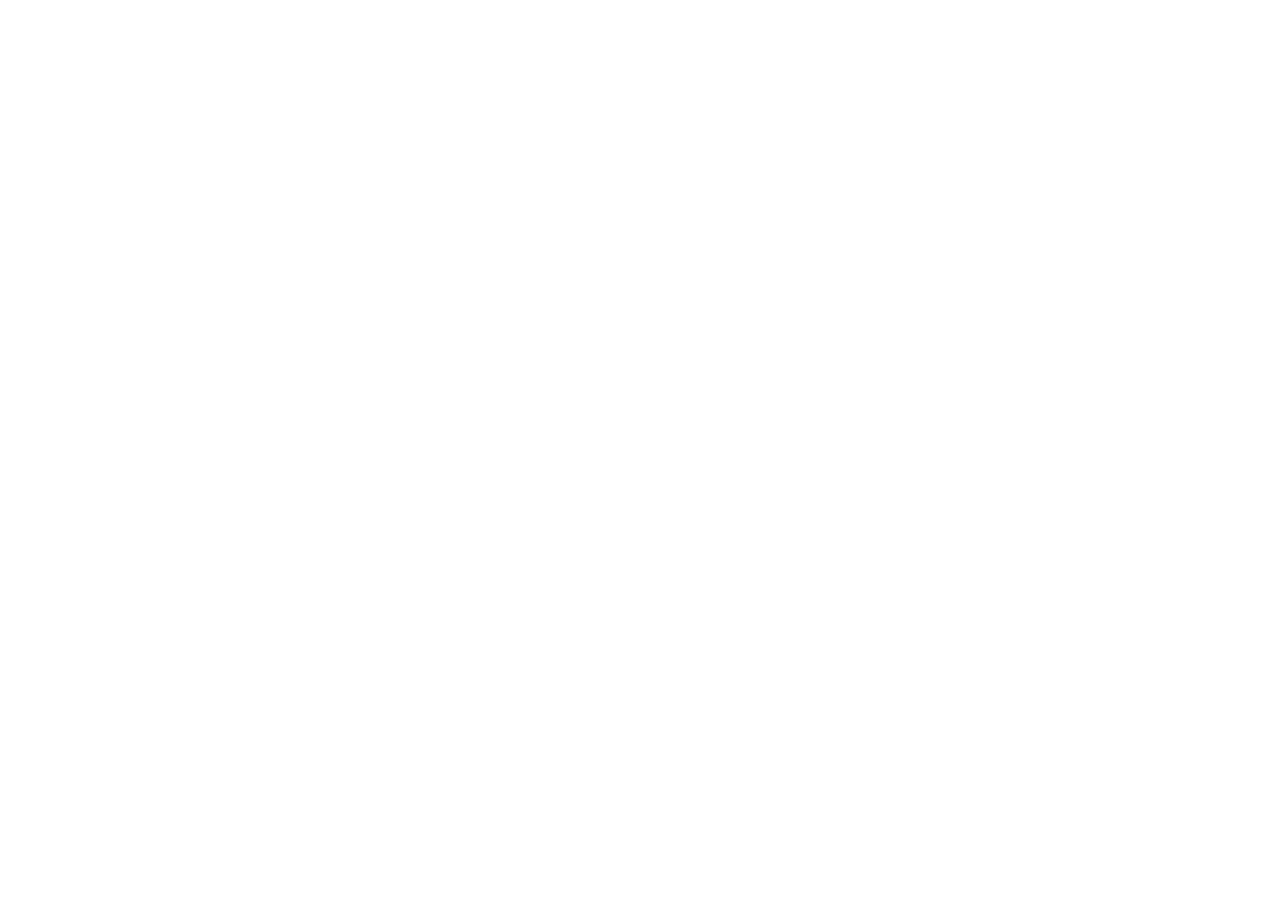
==== commit 4b2da9f7: "dist subtree commit" ====
--- a/index.html
+++ b/index.html
@@ -1 +1 @@
-<!doctype html><html><head><meta charset="utf-8"><title>TimeLogger</title><base href="/time-logger"><meta name="viewport" content="width=device-width,initial-scale=1"><link rel="apple-touch-icon" sizes="57x57" href="assets/favicon/apple-icon-57x57.png"><link rel="apple-touch-icon" sizes="60x60" href="assets/favicon/apple-icon-60x60.png"><link rel="apple-touch-icon" sizes="72x72" href="assets/favicon/apple-icon-72x72.png"><link rel="apple-touch-icon" sizes="76x76" href="assets/favicon/apple-icon-76x76.png"><link rel="apple-touch-icon" sizes="114x114" href="assets/favicon/apple-icon-114x114.png"><link rel="apple-touch-icon" sizes="120x120" href="assets/favicon/apple-icon-120x120.png"><link rel="apple-touch-icon" sizes="144x144" href="assets/favicon/apple-icon-144x144.png"><link rel="apple-touch-icon" sizes="152x152" href="assets/favicon/apple-icon-152x152.png"><link rel="apple-touch-icon" sizes="180x180" href="assets/favicon/apple-icon-180x180.png"><link rel="icon" type="image/png" sizes="192x192" href="assets/favicon/android-icon-192x192.png"><link rel="icon" type="image/png" sizes="32x32" href="assets/favicon/favicon-32x32.png"><link rel="icon" type="image/png" sizes="96x96" href="assets/favicon/favicon-96x96.png"><link rel="icon" type="image/png" sizes="16x16" href="assets/favicon/favicon-16x16.png"><link rel="manifest" href="assets/favicon/manifest.json"><meta name="msapplication-TileColor" content="#ffffff"><meta name="msapplication-TileImage" content="assets/favicon/ms-icon-144x144.png"><meta name="theme-color" content="#ffffff"><link href="styles.ca0a90cfc3ed4f2fc3f1.bundle.css" rel="stylesheet"/></head><body><app-root><div class="loading-container"><div class="loading-item"><i class="fa fa-spinner fa-pulse fa-3x fa-fw"></i></div></div></app-root><script type="text/javascript" src="inline.55cb15d786fd9af344bc.bundle.js"></script><script type="text/javascript" src="polyfills.574056ad92b56d22f7bb.bundle.js"></script><script type="text/javascript" src="scripts.bc9a9f40efac90d05c56.bundle.js"></script><script type="text/javascript" src="vendor.d9b2883a80f2088878c5.bundle.js"></script><script type="text/javascript" src="main.9cd733ae288b86e583d6.bundle.js"></script></body></html>+<!doctype html><html><head><meta charset="utf-8"><title>TimeLogger</title><base href="/time-logger/"><meta name="viewport" content="width=device-width,initial-scale=1"><link rel="apple-touch-icon" sizes="57x57" href="assets/favicon/apple-icon-57x57.png"><link rel="apple-touch-icon" sizes="60x60" href="assets/favicon/apple-icon-60x60.png"><link rel="apple-touch-icon" sizes="72x72" href="assets/favicon/apple-icon-72x72.png"><link rel="apple-touch-icon" sizes="76x76" href="assets/favicon/apple-icon-76x76.png"><link rel="apple-touch-icon" sizes="114x114" href="assets/favicon/apple-icon-114x114.png"><link rel="apple-touch-icon" sizes="120x120" href="assets/favicon/apple-icon-120x120.png"><link rel="apple-touch-icon" sizes="144x144" href="assets/favicon/apple-icon-144x144.png"><link rel="apple-touch-icon" sizes="152x152" href="assets/favicon/apple-icon-152x152.png"><link rel="apple-touch-icon" sizes="180x180" href="assets/favicon/apple-icon-180x180.png"><link rel="icon" type="image/png" sizes="192x192" href="assets/favicon/android-icon-192x192.png"><link rel="icon" type="image/png" sizes="32x32" href="assets/favicon/favicon-32x32.png"><link rel="icon" type="image/png" sizes="96x96" href="assets/favicon/favicon-96x96.png"><link rel="icon" type="image/png" sizes="16x16" href="assets/favicon/favicon-16x16.png"><link rel="manifest" href="assets/favicon/manifest.json"><meta name="msapplication-TileColor" content="#ffffff"><meta name="msapplication-TileImage" content="assets/favicon/ms-icon-144x144.png"><meta name="theme-color" content="#ffffff"><link href="styles.ca0a90cfc3ed4f2fc3f1.bundle.css" rel="stylesheet"/></head><body><app-root><div class="loading-container"><div class="loading-item"><i class="fa fa-spinner fa-pulse fa-3x fa-fw"></i></div></div></app-root><script type="text/javascript" src="inline.55cb15d786fd9af344bc.bundle.js"></script><script type="text/javascript" src="polyfills.574056ad92b56d22f7bb.bundle.js"></script><script type="text/javascript" src="scripts.bc9a9f40efac90d05c56.bundle.js"></script><script type="text/javascript" src="vendor.d9b2883a80f2088878c5.bundle.js"></script><script type="text/javascript" src="main.9cd733ae288b86e583d6.bundle.js"></script></body></html>